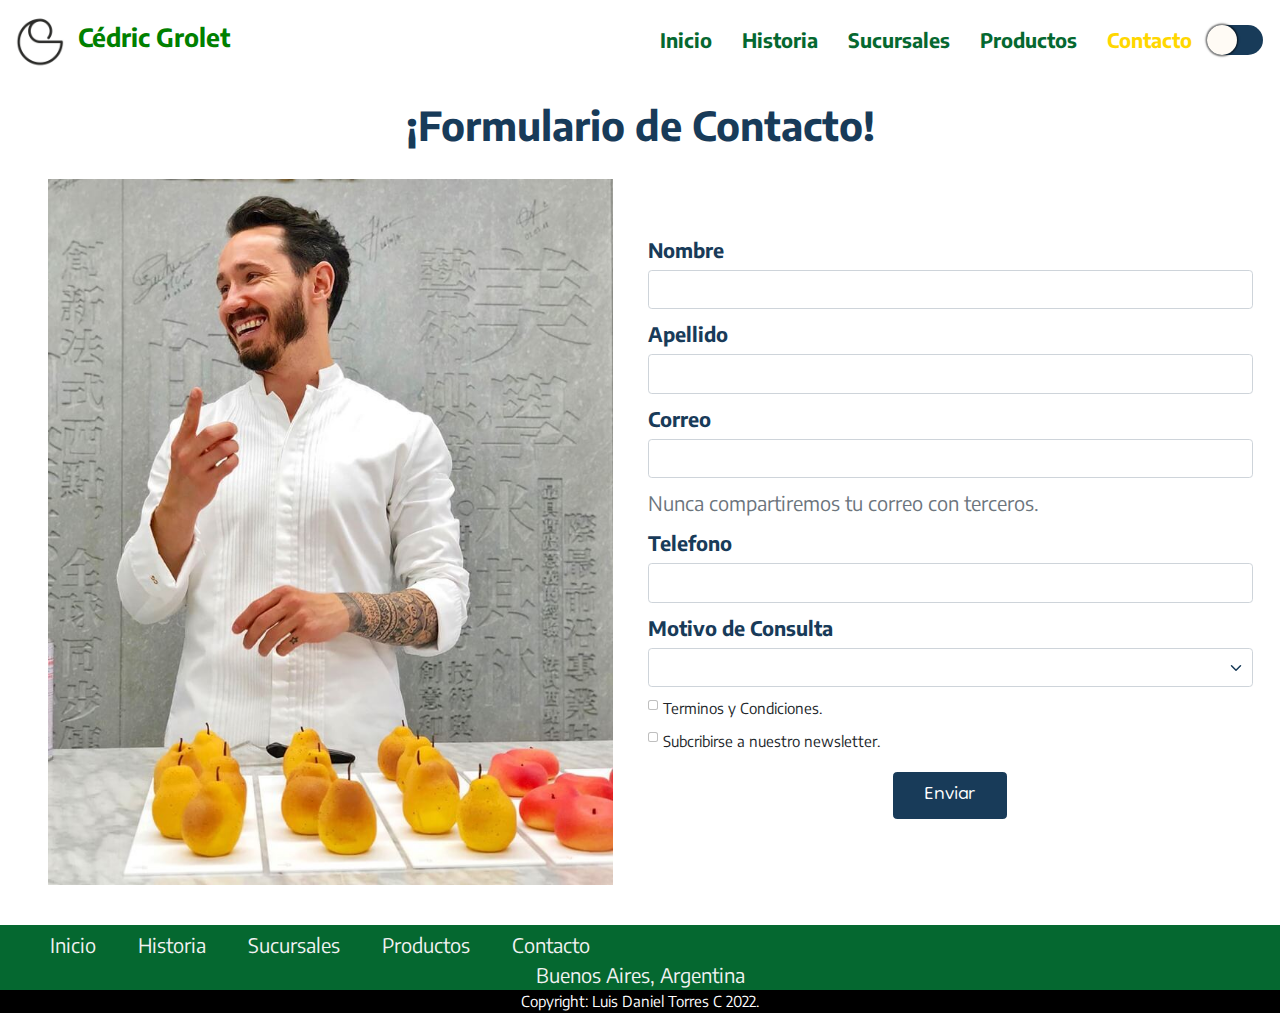
==== pages/contacto.html @ 72991465 "creacion de proyecto final" ====
<!DOCTYPE html>
<html lang="es">
  <head>
    <meta charset="UTF-8" />
    <meta http-equiv="X-UA-Compatible" content="IE=edge" />
    <meta name="viewport" content="width=device-width, initial-scale=1.0" />
    <!-- FAVICON -->
    <link
      rel="shortcut icon"
      href="../assets/cedric-grolet-logo.png"
      type="image/x-icon"
    />
    <!-- KEYWORDS  -->
    <meta
      name="keywords"
      content=" cedric grolet, pasteleria, Patisserie, formulario contacto, contacto, reservas, catering, brunch, mixtos, dulces, consulta"
    />
    <!-- DESCRIPTION -->
    <meta
      name="description"
      content="formulario de contacto donde podras solicitar informacion, de costos, contacto, catering, brunch, reservas. "
    />
    <!-- FONTAWESOME -->
    <link
      rel="stylesheet"
      href="https://cdnjs.cloudflare.com/ajax/libs/font-awesome/6.2.0/css/all.min.css"
      integrity="sha512-xh6O/CkQoPOWDdYTDqeRdPCVd1SpvCA9XXcUnZS2FmJNp1coAFzvtCN9BmamE+4aHK8yyUHUSCcJHgXloTyT2A=="
      crossorigin="anonymous"
      referrerpolicy="no-referrer"
    />
    <!-- ARCHIVO CSS -->
    <link rel="stylesheet" href="../css/style.css" />
    <title>Contacto</title>
  </head>
  <body>
    <header>
      <!-- NAVBAR -->
      <nav class="navbar navbar-expand-md">
        <div class="container-fluid">
          <a class="navbar-brand" href="../index.html">
            <img
              src="../assets/cedric-grolet-logo.png"
              alt="Cedric Grolet Logo"
              width="15%"
              height="20%"
              class="d-inline-block align-text-center"
            />C&eacute;dric Grolet</a
          >
          <button
            class="navbar-toggler"
            type="button"
            data-bs-toggle="offcanvas"
            data-bs-target="#offcanvasNavbar"
            aria-controls="offcanvasNavbar"
          >
            <span class="navbar-toggler-icon"></span>
          </button>
          <div
            class="offcanvas offcanvas-end"
            tabindex="-1"
            id="offcanvasNavbar"
            aria-labelledby="offcanvasNavbarLabel"
          >
            <div class="offcanvas-header">
              <h5 class="offcanvas-title" id="offcanvasNavbarLabel">
                C&eacute;dric Grolet
              </h5>
              <button
                type="button"
                class="btn-close"
                data-bs-dismiss="offcanvas"
                aria-label="Close"
              ></button>
            </div>
            <div class="offcanvas-body">
              <ul class="navbar-nav justify-content-end flex-grow-1 pe-3">
                <li class="nav-item">
                  <a class="nav-link" href="../index.html">Inicio</a>
                </li>
                <li class="nav-item">
                  <a class="nav-link" href="historia.html">Historia</a>
                </li>
                <li class="nav-item">
                  <a class="nav-link" href="sucursales.html">Sucursales</a>
                </li>
                <li class="nav-item">
                  <a class="nav-link" href="productos.html">Productos</a>
                </li>
                <li class="nav-item">
                  <a
                    class="nav-link active"
                    href="contacto.html"
                    aria-current="page"
                    >Contacto</a
                  >
                </li>
                <li class="nav-item boton">
                  <button class="switchDark" id="switch">
                    <span><i class="fa-solid fa-sun"></i></span>
                    <span><i class="fa-solid fa-moon"></i></span>
                  </button>
                </li>
              </ul>
            </div>
          </div>
        </div>
      </nav>
    </header>

    <main>
      <section class="contact-section">
        <!-- IMAGEN PRINCIPAL -->
        <div class="container-fluid">
          <h1 class="form-tittle">¡Formulario de Contacto!</h1>
          <div class="row mt-3">
            <div class="col-xs-0 col-sm-0 col-md-6 col-lg-6 col-xl-6">
              <img
                src="../assets/30.jpg"
                alt="Imagen de Cedric Sonriendo"
                class="img-fluid contact-img"
              />
            </div>
            <!-- CONTACT FORM -->
            <div
              class="col-xs-6 col-sm-8 col-md-6 col-lg-6 col-xl-6 section-form"
            >
              <form>
                <div class="mb-3">
                  <label class="form-label" for="nombre">Nombre</label>
                  <input type="text" class="form-control" id="nombre" />
                </div>
                <div class="mb-3">
                  <label class="form-label" for="apellido">Apellido</label>
                  <input type="text" class="form-control" id="apellido" />
                </div>
                <div class="mb-3">
                  <label class="form-label" for="correo">Correo</label>
                  <input
                    type="email"
                    class="form-control"
                    id="correo"
                    aria-describedby="emailHelp"
                  />
                </div>
                <div class="mb-3">
                  <div id="emailHelp" class="form-text">
                    Nunca compartiremos tu correo con terceros.
                  </div>
                </div>
                <div class="mb-3">
                  <label for="" class="form-label" for="numero">Telefono</label>
                  <input type="text" class="form-control" id="numero" />
                </div>

                <div class="mb-3">
                  <label class="form-label" for="consulta"
                    >Motivo de Consulta</label
                  >
                  <select id="consulta" class="form-select">
                    <option selected></option>
                    <option>Reservas</option>
                    <option>Consulta General</option>
                    <option>Catering para Brunch</option>
                    <option>Catering de Dulces</option>
                    <option>Catering Mixto (Dulce/Salado)</option>
                    <option>Catering Personalizado</option>
                  </select>
                </div>
                <!-- CHECKBOXS -->
                <div class="mb-3 form-check">
                  <input
                    type="checkbox"
                    class="form-check-input"
                    id="exampleCheck1"
                  />
                  <label class="form-check-label" for="exampleCheck1"
                    >Terminos y Condiciones.</label
                  >
                </div>
                <div class="mb-3 form-check">
                  <input
                    type="checkbox"
                    class="form-check-input"
                    id="exampleCheck2"
                  />
                  <label class="form-check-label" for="exampleCheck2"
                    >Subcribirse a nuestro newsletter.</label
                  >
                </div>
                <!-- BUTTON -->
                <div class="button-section">
                  <a class="contact-link" href="#">
                    <button
                      type="button"
                      class="btn btn-primary contact-button"
                    >
                      Enviar
                    </button>
                  </a>
                </div>
              </form>
            </div>
          </div>
        </div>
      </section>
    </main>

    <footer>
      <div class="container-fluid">
        <!-- FOOTER LINKS -->
        <div class="row">
          <div class="col-xs-12 col-sm-12 col-md-6 col-lg-6 col-xl-6">
            <div class="footer-flex text-center">
              <a href="../index.html" class="footer-link">Inicio</a>
              <a href="historia.html" class="footer-link">Historia</a>
              <a href="sucursales.html" class="footer-link">Sucursales</a>
              <a href="productos.html" class="footer-link">Productos</a>
              <a href="contacto.html" class="footer-link">Contacto</a>
            </div>
          </div>
          <!-- FOOTER ICONS -->
          <div class="col-xs-12 col-sm-12 col-md-6 col-lg-6 col-xl-6 iconos">
            <div class="footer-flex-iconos text-center">
              <a class="footer-icon-link" href="https://www.instagram.com"
                ><i class="fa-brands fa-instagram nav__iconos"></i
              ></a>
              <a class="footer-icon-link" href="https://www.facebook.com"
                ><i class="fa-brands fa-facebook-f nav__iconos"></i
              ></a>
              <a class="footer-icon-link" href="https://www.twitter.com"
                ><i class="fa-brands fa-twitter nav__iconos"></i
              ></a>
              <a class="footer-icon-link" href="https://www.whatsapp.com"
                ><i class="fa-brands fa-whatsapp nav__iconos"></i
              ></a>
            </div>
          </div>
        </div>
        <!-- FOOTER LOCATION -->
        <div class="row">
          <div class="col-xs-12 col-sm-12 col-md-12 col-lg-12 col-xl-12">
            <div class="text-center footer-location">
              <i class="fa-solid fa-location-dot"></i> Buenos Aires, Argentina
            </div>
          </div>
        </div>
        <!-- FOOTER COPYRIGHT -->
        <div class="row footer-copyright">
          <div class="col-xs-12 col-sm-12 col-md-12 col-lg-12 col-xl-12">
            <div class="text-center">
              <i class="fa-regular fa-copyright"></i> Copyright: Luis Daniel
              Torres C 2022.
            </div>
          </div>
        </div>
      </div>
    </footer>
    <script src="../js/main.js"></script>
    <!-- BOOTSTRAP JS -->
    <script src="../js/bootstrap.js"></script>
  </body>
</html>
---- css/style.css ----
@charset "UTF-8";
/* $input-bg:  $color5;
 */
/*!
 * Bootstrap  v5.2.2 (https://getbootstrap.com/)
 * Copyright 2011-2022 The Bootstrap Authors
 * Copyright 2011-2022 Twitter, Inc.
 * Licensed under MIT (https://github.com/twbs/bootstrap/blob/main/LICENSE)
 */
@import "https://fonts.googleapis.com/css2?family=Dongle:wght@300;400;700&display=swap";
@import "https://fonts.googleapis.com/css2?family=Encode+Sans:wght@300;400;700&display=swap";
:root {
  --bs-blue: #0d6efd;
  --bs-indigo: #6610f2;
  --bs-purple: #6f42c1;
  --bs-pink: #d63384;
  --bs-red: #dc3545;
  --bs-orange: #fd7e14;
  --bs-yellow: #ffc107;
  --bs-green: #198754;
  --bs-teal: #20c997;
  --bs-cyan: #0dcaf0;
  --bs-black: #000;
  --bs-white: #fff;
  --bs-gray: #6c757d;
  --bs-gray-dark: #343a40;
  --bs-gray-100: #f8f9fa;
  --bs-gray-200: #e9ecef;
  --bs-gray-300: #dee2e6;
  --bs-gray-400: #ced4da;
  --bs-gray-500: #adb5bd;
  --bs-gray-600: #6c757d;
  --bs-gray-700: #495057;
  --bs-gray-800: #343a40;
  --bs-gray-900: #212529;
  --bs-primary: #183b59;
  --bs-secondary: #6c757d;
  --bs-success: #198754;
  --bs-info: #0dcaf0;
  --bs-warning: #ffc107;
  --bs-danger: #dc3545;
  --bs-light: #f8f9fa;
  --bs-dark: #212529;
  --bs-primary-rgb: 24, 59, 89;
  --bs-secondary-rgb: 108, 117, 125;
  --bs-success-rgb: 25, 135, 84;
  --bs-info-rgb: 13, 202, 240;
  --bs-warning-rgb: 255, 193, 7;
  --bs-danger-rgb: 220, 53, 69;
  --bs-light-rgb: 248, 249, 250;
  --bs-dark-rgb: 33, 37, 41;
  --bs-white-rgb: 255, 255, 255;
  --bs-black-rgb: 0, 0, 0;
  --bs-body-color-rgb: 33, 37, 41;
  --bs-body-bg-rgb: 255, 255, 255;
  --bs-font-sans-serif: system-ui, -apple-system, "Segoe UI", Roboto, "Helvetica Neue", "Noto Sans", "Liberation Sans", Arial, sans-serif, "Apple Color Emoji", "Segoe UI Emoji", "Segoe UI Symbol", "Noto Color Emoji";
  --bs-font-monospace: SFMono-Regular, Menlo, Monaco, Consolas, "Liberation Mono", "Courier New", monospace;
  --bs-gradient: linear-gradient(180deg, rgba(255, 255, 255, 0.15), rgba(255, 255, 255, 0));
  --bs-body-font-family: var(--bs-font-sans-serif);
  --bs-body-font-size: 1rem;
  --bs-body-font-weight: 400;
  --bs-body-line-height: 1.5;
  --bs-body-color: #212529;
  --bs-body-bg: white;
  --bs-border-width: 1px;
  --bs-border-style: solid;
  --bs-border-color: #dee2e6;
  --bs-border-color-translucent: rgba(0, 0, 0, 0.175);
  --bs-border-radius: 0.375rem;
  --bs-border-radius-sm: 0.25rem;
  --bs-border-radius-lg: 0.5rem;
  --bs-border-radius-xl: 1rem;
  --bs-border-radius-2xl: 2rem;
  --bs-border-radius-pill: 50rem;
  --bs-link-color: #183b59;
  --bs-link-hover-color: #132f47;
  --bs-code-color: #d63384;
  --bs-highlight-bg: #fff3cd;
}

*,
*::before,
*::after {
  box-sizing: border-box;
}

@media (prefers-reduced-motion: no-preference) {
  :root {
    scroll-behavior: smooth;
  }
}

body {
  margin: 0;
  font-family: var(--bs-body-font-family);
  font-size: var(--bs-body-font-size);
  font-weight: var(--bs-body-font-weight);
  line-height: var(--bs-body-line-height);
  color: var(--bs-body-color);
  text-align: var(--bs-body-text-align);
  background-color: var(--bs-body-bg);
  -webkit-text-size-adjust: 100%;
  -webkit-tap-highlight-color: rgba(0, 0, 0, 0);
}

hr {
  margin: 1rem 0;
  color: inherit;
  border: 0;
  border-top: 1px solid;
  opacity: 0.25;
}

h6, .h6, h5, .h5, h4, .h4, h3, .h3, h2, .h2, h1, .h1 {
  margin-top: 0;
  margin-bottom: 0.5rem;
  font-weight: 500;
  line-height: 1.2;
}

h1, .h1 {
  font-size: calc(1.375rem + 1.5vw);
}
@media (min-width: 1200px) {
  h1, .h1 {
    font-size: 2.5rem;
  }
}

h2, .h2 {
  font-size: calc(1.325rem + 0.9vw);
}
@media (min-width: 1200px) {
  h2, .h2 {
    font-size: 2rem;
  }
}

h3, .h3 {
  font-size: calc(1.3rem + 0.6vw);
}
@media (min-width: 1200px) {
  h3, .h3 {
    font-size: 1.75rem;
  }
}

h4, .h4 {
  font-size: calc(1.275rem + 0.3vw);
}
@media (min-width: 1200px) {
  h4, .h4 {
    font-size: 1.5rem;
  }
}

h5, .h5 {
  font-size: 1.25rem;
}

h6, .h6 {
  font-size: 1rem;
}

p {
  margin-top: 0;
  margin-bottom: 1rem;
}

abbr[title] {
  text-decoration: underline dotted;
  cursor: help;
  text-decoration-skip-ink: none;
}

address {
  margin-bottom: 1rem;
  font-style: normal;
  line-height: inherit;
}

ol,
ul {
  padding-left: 2rem;
}

ol,
ul,
dl {
  margin-top: 0;
  margin-bottom: 1rem;
}

ol ol,
ul ul,
ol ul,
ul ol {
  margin-bottom: 0;
}

dt {
  font-weight: 700;
}

dd {
  margin-bottom: 0.5rem;
  margin-left: 0;
}

blockquote {
  margin: 0 0 1rem;
}

b,
strong {
  font-weight: bolder;
}

small, .small {
  font-size: 0.875em;
}

mark, .mark {
  padding: 0.1875em;
  background-color: var(--bs-highlight-bg);
}

sub,
sup {
  position: relative;
  font-size: 0.75em;
  line-height: 0;
  vertical-align: baseline;
}

sub {
  bottom: -0.25em;
}

sup {
  top: -0.5em;
}

a {
  color: var(--bs-link-color);
  text-decoration: underline;
}
a:hover {
  color: var(--bs-link-hover-color);
}

a:not([href]):not([class]), a:not([href]):not([class]):hover {
  color: inherit;
  text-decoration: none;
}

pre,
code,
kbd,
samp {
  font-family: var(--bs-font-monospace);
  font-size: 1em;
}

pre {
  display: block;
  margin-top: 0;
  margin-bottom: 1rem;
  overflow: auto;
  font-size: 0.875em;
}
pre code {
  font-size: inherit;
  color: inherit;
  word-break: normal;
}

code {
  font-size: 0.875em;
  color: var(--bs-code-color);
  word-wrap: break-word;
}
a > code {
  color: inherit;
}

kbd {
  padding: 0.1875rem 0.375rem;
  font-size: 0.875em;
  color: var(--bs-body-bg);
  background-color: var(--bs-body-color);
  border-radius: 0.25rem;
}
kbd kbd {
  padding: 0;
  font-size: 1em;
}

figure {
  margin: 0 0 1rem;
}

img,
svg {
  vertical-align: middle;
}

table {
  caption-side: bottom;
  border-collapse: collapse;
}

caption {
  padding-top: 0.5rem;
  padding-bottom: 0.5rem;
  color: #6c757d;
  text-align: left;
}

th {
  text-align: inherit;
  text-align: -webkit-match-parent;
}

thead,
tbody,
tfoot,
tr,
td,
th {
  border-color: inherit;
  border-style: solid;
  border-width: 0;
}

label {
  display: inline-block;
}

button {
  border-radius: 0;
}

button:focus:not(:focus-visible) {
  outline: 0;
}

input,
button,
select,
optgroup,
textarea {
  margin: 0;
  font-family: inherit;
  font-size: inherit;
  line-height: inherit;
}

button,
select {
  text-transform: none;
}

[role=button] {
  cursor: pointer;
}

select {
  word-wrap: normal;
}
select:disabled {
  opacity: 1;
}

[list]:not([type=date]):not([type=datetime-local]):not([type=month]):not([type=week]):not([type=time])::-webkit-calendar-picker-indicator {
  display: none !important;
}

button,
[type=button],
[type=reset],
[type=submit] {
  -webkit-appearance: button;
}
button:not(:disabled),
[type=button]:not(:disabled),
[type=reset]:not(:disabled),
[type=submit]:not(:disabled) {
  cursor: pointer;
}

::-moz-focus-inner {
  padding: 0;
  border-style: none;
}

textarea {
  resize: vertical;
}

fieldset {
  min-width: 0;
  padding: 0;
  margin: 0;
  border: 0;
}

legend {
  float: left;
  width: 100%;
  padding: 0;
  margin-bottom: 0.5rem;
  font-size: calc(1.275rem + 0.3vw);
  line-height: inherit;
}
@media (min-width: 1200px) {
  legend {
    font-size: 1.5rem;
  }
}
legend + * {
  clear: left;
}

::-webkit-datetime-edit-fields-wrapper,
::-webkit-datetime-edit-text,
::-webkit-datetime-edit-minute,
::-webkit-datetime-edit-hour-field,
::-webkit-datetime-edit-day-field,
::-webkit-datetime-edit-month-field,
::-webkit-datetime-edit-year-field {
  padding: 0;
}

::-webkit-inner-spin-button {
  height: auto;
}

[type=search] {
  outline-offset: -2px;
  -webkit-appearance: textfield;
}

/* rtl:raw:
[type="tel"],
[type="url"],
[type="email"],
[type="number"] {
  direction: ltr;
}
*/
::-webkit-search-decoration {
  -webkit-appearance: none;
}

::-webkit-color-swatch-wrapper {
  padding: 0;
}

::file-selector-button {
  font: inherit;
  -webkit-appearance: button;
}

output {
  display: inline-block;
}

iframe {
  border: 0;
}

summary {
  display: list-item;
  cursor: pointer;
}

progress {
  vertical-align: baseline;
}

[hidden] {
  display: none !important;
}

.lead {
  font-size: 1.25rem;
  font-weight: 300;
}

.display-1 {
  font-size: calc(1.625rem + 4.5vw);
  font-weight: 300;
  line-height: 1.2;
}
@media (min-width: 1200px) {
  .display-1 {
    font-size: 5rem;
  }
}

.display-2 {
  font-size: calc(1.575rem + 3.9vw);
  font-weight: 300;
  line-height: 1.2;
}
@media (min-width: 1200px) {
  .display-2 {
    font-size: 4.5rem;
  }
}

.display-3 {
  font-size: calc(1.525rem + 3.3vw);
  font-weight: 300;
  line-height: 1.2;
}
@media (min-width: 1200px) {
  .display-3 {
    font-size: 4rem;
  }
}

.display-4 {
  font-size: calc(1.475rem + 2.7vw);
  font-weight: 300;
  line-height: 1.2;
}
@media (min-width: 1200px) {
  .display-4 {
    font-size: 3.5rem;
  }
}

.display-5 {
  font-size: calc(1.425rem + 2.1vw);
  font-weight: 300;
  line-height: 1.2;
}
@media (min-width: 1200px) {
  .display-5 {
    font-size: 3rem;
  }
}

.display-6 {
  font-size: calc(1.375rem + 1.5vw);
  font-weight: 300;
  line-height: 1.2;
}
@media (min-width: 1200px) {
  .display-6 {
    font-size: 2.5rem;
  }
}

.list-unstyled {
  padding-left: 0;
  list-style: none;
}

.list-inline {
  padding-left: 0;
  list-style: none;
}

.list-inline-item {
  display: inline-block;
}
.list-inline-item:not(:last-child) {
  margin-right: 0.5rem;
}

.initialism {
  font-size: 0.875em;
  text-transform: uppercase;
}

.blockquote {
  margin-bottom: 1rem;
  font-size: 1.25rem;
}
.blockquote > :last-child {
  margin-bottom: 0;
}

.blockquote-footer {
  margin-top: -1rem;
  margin-bottom: 1rem;
  font-size: 0.875em;
  color: #6c757d;
}
.blockquote-footer::before {
  content: "— ";
}

.img-fluid {
  max-width: 100%;
  height: auto;
}

.img-thumbnail {
  padding: 0.25rem;
  background-color: white;
  border: 1px solid var(--bs-border-color);
  border-radius: 0.375rem;
  max-width: 100%;
  height: auto;
}

.figure {
  display: inline-block;
}

.figure-img {
  margin-bottom: 0.5rem;
  line-height: 1;
}

.figure-caption {
  font-size: 0.875em;
  color: #6c757d;
}

.container,
.container-fluid,
.container-xxl,
.container-xl,
.container-lg,
.container-md,
.container-sm {
  --bs-gutter-x: 1.5rem;
  --bs-gutter-y: 0;
  width: 100%;
  padding-right: calc(var(--bs-gutter-x) * 0.5);
  padding-left: calc(var(--bs-gutter-x) * 0.5);
  margin-right: auto;
  margin-left: auto;
}

@media (min-width: 576px) {
  .container-sm, .container {
    max-width: 540px;
  }
}
@media (min-width: 768px) {
  .container-md, .container-sm, .container {
    max-width: 720px;
  }
}
@media (min-width: 992px) {
  .container-lg, .container-md, .container-sm, .container {
    max-width: 960px;
  }
}
@media (min-width: 1200px) {
  .container-xl, .container-lg, .container-md, .container-sm, .container {
    max-width: 1140px;
  }
}
@media (min-width: 1400px) {
  .container-xxl, .container-xl, .container-lg, .container-md, .container-sm, .container {
    max-width: 1320px;
  }
}
.row {
  --bs-gutter-x: 1.5rem;
  --bs-gutter-y: 0;
  display: flex;
  flex-wrap: wrap;
  margin-top: calc(-1 * var(--bs-gutter-y));
  margin-right: calc(-0.5 * var(--bs-gutter-x));
  margin-left: calc(-0.5 * var(--bs-gutter-x));
}
.row > * {
  flex-shrink: 0;
  width: 100%;
  max-width: 100%;
  padding-right: calc(var(--bs-gutter-x) * 0.5);
  padding-left: calc(var(--bs-gutter-x) * 0.5);
  margin-top: var(--bs-gutter-y);
}

.col {
  flex: 1 0 0%;
}

.row-cols-auto > * {
  flex: 0 0 auto;
  width: auto;
}

.row-cols-1 > * {
  flex: 0 0 auto;
  width: 100%;
}

.row-cols-2 > * {
  flex: 0 0 auto;
  width: 50%;
}

.row-cols-3 > * {
  flex: 0 0 auto;
  width: 33.3333333333%;
}

.row-cols-4 > * {
  flex: 0 0 auto;
  width: 25%;
}

.row-cols-5 > * {
  flex: 0 0 auto;
  width: 20%;
}

.row-cols-6 > * {
  flex: 0 0 auto;
  width: 16.6666666667%;
}

.col-auto {
  flex: 0 0 auto;
  width: auto;
}

.col-1 {
  flex: 0 0 auto;
  width: 8.33333333%;
}

.col-2 {
  flex: 0 0 auto;
  width: 16.66666667%;
}

.col-3 {
  flex: 0 0 auto;
  width: 25%;
}

.col-4 {
  flex: 0 0 auto;
  width: 33.33333333%;
}

.col-5 {
  flex: 0 0 auto;
  width: 41.66666667%;
}

.col-6 {
  flex: 0 0 auto;
  width: 50%;
}

.col-7 {
  flex: 0 0 auto;
  width: 58.33333333%;
}

.col-8 {
  flex: 0 0 auto;
  width: 66.66666667%;
}

.col-9 {
  flex: 0 0 auto;
  width: 75%;
}

.col-10 {
  flex: 0 0 auto;
  width: 83.33333333%;
}

.col-11 {
  flex: 0 0 auto;
  width: 91.66666667%;
}

.col-12 {
  flex: 0 0 auto;
  width: 100%;
}

.offset-1 {
  margin-left: 8.33333333%;
}

.offset-2 {
  margin-left: 16.66666667%;
}

.offset-3 {
  margin-left: 25%;
}

.offset-4 {
  margin-left: 33.33333333%;
}

.offset-5 {
  margin-left: 41.66666667%;
}

.offset-6 {
  margin-left: 50%;
}

.offset-7 {
  margin-left: 58.33333333%;
}

.offset-8 {
  margin-left: 66.66666667%;
}

.offset-9 {
  margin-left: 75%;
}

.offset-10 {
  margin-left: 83.33333333%;
}

.offset-11 {
  margin-left: 91.66666667%;
}

.g-0,
.gx-0 {
  --bs-gutter-x: 0;
}

.g-0,
.gy-0 {
  --bs-gutter-y: 0;
}

.g-1,
.gx-1 {
  --bs-gutter-x: 0.25rem;
}

.g-1,
.gy-1 {
  --bs-gutter-y: 0.25rem;
}

.g-2,
.gx-2 {
  --bs-gutter-x: 0.5rem;
}

.g-2,
.gy-2 {
  --bs-gutter-y: 0.5rem;
}

.g-3,
.gx-3 {
  --bs-gutter-x: 1rem;
}

.g-3,
.gy-3 {
  --bs-gutter-y: 1rem;
}

.g-4,
.gx-4 {
  --bs-gutter-x: 1.5rem;
}

.g-4,
.gy-4 {
  --bs-gutter-y: 1.5rem;
}

.g-5,
.gx-5 {
  --bs-gutter-x: 3rem;
}

.g-5,
.gy-5 {
  --bs-gutter-y: 3rem;
}

@media (min-width: 576px) {
  .col-sm {
    flex: 1 0 0%;
  }
  .row-cols-sm-auto > * {
    flex: 0 0 auto;
    width: auto;
  }
  .row-cols-sm-1 > * {
    flex: 0 0 auto;
    width: 100%;
  }
  .row-cols-sm-2 > * {
    flex: 0 0 auto;
    width: 50%;
  }
  .row-cols-sm-3 > * {
    flex: 0 0 auto;
    width: 33.3333333333%;
  }
  .row-cols-sm-4 > * {
    flex: 0 0 auto;
    width: 25%;
  }
  .row-cols-sm-5 > * {
    flex: 0 0 auto;
    width: 20%;
  }
  .row-cols-sm-6 > * {
    flex: 0 0 auto;
    width: 16.6666666667%;
  }
  .col-sm-auto {
    flex: 0 0 auto;
    width: auto;
  }
  .col-sm-1 {
    flex: 0 0 auto;
    width: 8.33333333%;
  }
  .col-sm-2 {
    flex: 0 0 auto;
    width: 16.66666667%;
  }
  .col-sm-3 {
    flex: 0 0 auto;
    width: 25%;
  }
  .col-sm-4 {
    flex: 0 0 auto;
    width: 33.33333333%;
  }
  .col-sm-5 {
    flex: 0 0 auto;
    width: 41.66666667%;
  }
  .col-sm-6 {
    flex: 0 0 auto;
    width: 50%;
  }
  .col-sm-7 {
    flex: 0 0 auto;
    width: 58.33333333%;
  }
  .col-sm-8 {
    flex: 0 0 auto;
    width: 66.66666667%;
  }
  .col-sm-9 {
    flex: 0 0 auto;
    width: 75%;
  }
  .col-sm-10 {
    flex: 0 0 auto;
    width: 83.33333333%;
  }
  .col-sm-11 {
    flex: 0 0 auto;
    width: 91.66666667%;
  }
  .col-sm-12 {
    flex: 0 0 auto;
    width: 100%;
  }
  .offset-sm-0 {
    margin-left: 0;
  }
  .offset-sm-1 {
    margin-left: 8.33333333%;
  }
  .offset-sm-2 {
    margin-left: 16.66666667%;
  }
  .offset-sm-3 {
    margin-left: 25%;
  }
  .offset-sm-4 {
    margin-left: 33.33333333%;
  }
  .offset-sm-5 {
    margin-left: 41.66666667%;
  }
  .offset-sm-6 {
    margin-left: 50%;
  }
  .offset-sm-7 {
    margin-left: 58.33333333%;
  }
  .offset-sm-8 {
    margin-left: 66.66666667%;
  }
  .offset-sm-9 {
    margin-left: 75%;
  }
  .offset-sm-10 {
    margin-left: 83.33333333%;
  }
  .offset-sm-11 {
    margin-left: 91.66666667%;
  }
  .g-sm-0,
.gx-sm-0 {
    --bs-gutter-x: 0;
  }
  .g-sm-0,
.gy-sm-0 {
    --bs-gutter-y: 0;
  }
  .g-sm-1,
.gx-sm-1 {
    --bs-gutter-x: 0.25rem;
  }
  .g-sm-1,
.gy-sm-1 {
    --bs-gutter-y: 0.25rem;
  }
  .g-sm-2,
.gx-sm-2 {
    --bs-gutter-x: 0.5rem;
  }
  .g-sm-2,
.gy-sm-2 {
    --bs-gutter-y: 0.5rem;
  }
  .g-sm-3,
.gx-sm-3 {
    --bs-gutter-x: 1rem;
  }
  .g-sm-3,
.gy-sm-3 {
    --bs-gutter-y: 1rem;
  }
  .g-sm-4,
.gx-sm-4 {
    --bs-gutter-x: 1.5rem;
  }
  .g-sm-4,
.gy-sm-4 {
    --bs-gutter-y: 1.5rem;
  }
  .g-sm-5,
.gx-sm-5 {
    --bs-gutter-x: 3rem;
  }
  .g-sm-5,
.gy-sm-5 {
    --bs-gutter-y: 3rem;
  }
}
@media (min-width: 768px) {
  .col-md {
    flex: 1 0 0%;
  }
  .row-cols-md-auto > * {
    flex: 0 0 auto;
    width: auto;
  }
  .row-cols-md-1 > * {
    flex: 0 0 auto;
    width: 100%;
  }
  .row-cols-md-2 > * {
    flex: 0 0 auto;
    width: 50%;
  }
  .row-cols-md-3 > * {
    flex: 0 0 auto;
    width: 33.3333333333%;
  }
  .row-cols-md-4 > * {
    flex: 0 0 auto;
    width: 25%;
  }
  .row-cols-md-5 > * {
    flex: 0 0 auto;
    width: 20%;
  }
  .row-cols-md-6 > * {
    flex: 0 0 auto;
    width: 16.6666666667%;
  }
  .col-md-auto {
    flex: 0 0 auto;
    width: auto;
  }
  .col-md-1 {
    flex: 0 0 auto;
    width: 8.33333333%;
  }
  .col-md-2 {
    flex: 0 0 auto;
    width: 16.66666667%;
  }
  .col-md-3 {
    flex: 0 0 auto;
    width: 25%;
  }
  .col-md-4 {
    flex: 0 0 auto;
    width: 33.33333333%;
  }
  .col-md-5 {
    flex: 0 0 auto;
    width: 41.66666667%;
  }
  .col-md-6 {
    flex: 0 0 auto;
    width: 50%;
  }
  .col-md-7 {
    flex: 0 0 auto;
    width: 58.33333333%;
  }
  .col-md-8 {
    flex: 0 0 auto;
    width: 66.66666667%;
  }
  .col-md-9 {
    flex: 0 0 auto;
    width: 75%;
  }
  .col-md-10 {
    flex: 0 0 auto;
    width: 83.33333333%;
  }
  .col-md-11 {
    flex: 0 0 auto;
    width: 91.66666667%;
  }
  .col-md-12 {
    flex: 0 0 auto;
    width: 100%;
  }
  .offset-md-0 {
    margin-left: 0;
  }
  .offset-md-1 {
    margin-left: 8.33333333%;
  }
  .offset-md-2 {
    margin-left: 16.66666667%;
  }
  .offset-md-3 {
    margin-left: 25%;
  }
  .offset-md-4 {
    margin-left: 33.33333333%;
  }
  .offset-md-5 {
    margin-left: 41.66666667%;
  }
  .offset-md-6 {
    margin-left: 50%;
  }
  .offset-md-7 {
    margin-left: 58.33333333%;
  }
  .offset-md-8 {
    margin-left: 66.66666667%;
  }
  .offset-md-9 {
    margin-left: 75%;
  }
  .offset-md-10 {
    margin-left: 83.33333333%;
  }
  .offset-md-11 {
    margin-left: 91.66666667%;
  }
  .g-md-0,
.gx-md-0 {
    --bs-gutter-x: 0;
  }
  .g-md-0,
.gy-md-0 {
    --bs-gutter-y: 0;
  }
  .g-md-1,
.gx-md-1 {
    --bs-gutter-x: 0.25rem;
  }
  .g-md-1,
.gy-md-1 {
    --bs-gutter-y: 0.25rem;
  }
  .g-md-2,
.gx-md-2 {
    --bs-gutter-x: 0.5rem;
  }
  .g-md-2,
.gy-md-2 {
    --bs-gutter-y: 0.5rem;
  }
  .g-md-3,
.gx-md-3 {
    --bs-gutter-x: 1rem;
  }
  .g-md-3,
.gy-md-3 {
    --bs-gutter-y: 1rem;
  }
  .g-md-4,
.gx-md-4 {
    --bs-gutter-x: 1.5rem;
  }
  .g-md-4,
.gy-md-4 {
    --bs-gutter-y: 1.5rem;
  }
  .g-md-5,
.gx-md-5 {
    --bs-gutter-x: 3rem;
  }
  .g-md-5,
.gy-md-5 {
    --bs-gutter-y: 3rem;
  }
}
@media (min-width: 992px) {
  .col-lg {
    flex: 1 0 0%;
  }
  .row-cols-lg-auto > * {
    flex: 0 0 auto;
    width: auto;
  }
  .row-cols-lg-1 > * {
    flex: 0 0 auto;
    width: 100%;
  }
  .row-cols-lg-2 > * {
    flex: 0 0 auto;
    width: 50%;
  }
  .row-cols-lg-3 > * {
    flex: 0 0 auto;
    width: 33.3333333333%;
  }
  .row-cols-lg-4 > * {
    flex: 0 0 auto;
    width: 25%;
  }
  .row-cols-lg-5 > * {
    flex: 0 0 auto;
    width: 20%;
  }
  .row-cols-lg-6 > * {
    flex: 0 0 auto;
    width: 16.6666666667%;
  }
  .col-lg-auto {
    flex: 0 0 auto;
    width: auto;
  }
  .col-lg-1 {
    flex: 0 0 auto;
    width: 8.33333333%;
  }
  .col-lg-2 {
    flex: 0 0 auto;
    width: 16.66666667%;
  }
  .col-lg-3 {
    flex: 0 0 auto;
    width: 25%;
  }
  .col-lg-4 {
    flex: 0 0 auto;
    width: 33.33333333%;
  }
  .col-lg-5 {
    flex: 0 0 auto;
    width: 41.66666667%;
  }
  .col-lg-6 {
    flex: 0 0 auto;
    width: 50%;
  }
  .col-lg-7 {
    flex: 0 0 auto;
    width: 58.33333333%;
  }
  .col-lg-8 {
    flex: 0 0 auto;
    width: 66.66666667%;
  }
  .col-lg-9 {
    flex: 0 0 auto;
    width: 75%;
  }
  .col-lg-10 {
    flex: 0 0 auto;
    width: 83.33333333%;
  }
  .col-lg-11 {
    flex: 0 0 auto;
    width: 91.66666667%;
  }
  .col-lg-12 {
    flex: 0 0 auto;
    width: 100%;
  }
  .offset-lg-0 {
    margin-left: 0;
  }
  .offset-lg-1 {
    margin-left: 8.33333333%;
  }
  .offset-lg-2 {
    margin-left: 16.66666667%;
  }
  .offset-lg-3 {
    margin-left: 25%;
  }
  .offset-lg-4 {
    margin-left: 33.33333333%;
  }
  .offset-lg-5 {
    margin-left: 41.66666667%;
  }
  .offset-lg-6 {
    margin-left: 50%;
  }
  .offset-lg-7 {
    margin-left: 58.33333333%;
  }
  .offset-lg-8 {
    margin-left: 66.66666667%;
  }
  .offset-lg-9 {
    margin-left: 75%;
  }
  .offset-lg-10 {
    margin-left: 83.33333333%;
  }
  .offset-lg-11 {
    margin-left: 91.66666667%;
  }
  .g-lg-0,
.gx-lg-0 {
    --bs-gutter-x: 0;
  }
  .g-lg-0,
.gy-lg-0 {
    --bs-gutter-y: 0;
  }
  .g-lg-1,
.gx-lg-1 {
    --bs-gutter-x: 0.25rem;
  }
  .g-lg-1,
.gy-lg-1 {
    --bs-gutter-y: 0.25rem;
  }
  .g-lg-2,
.gx-lg-2 {
    --bs-gutter-x: 0.5rem;
  }
  .g-lg-2,
.gy-lg-2 {
    --bs-gutter-y: 0.5rem;
  }
  .g-lg-3,
.gx-lg-3 {
    --bs-gutter-x: 1rem;
  }
  .g-lg-3,
.gy-lg-3 {
    --bs-gutter-y: 1rem;
  }
  .g-lg-4,
.gx-lg-4 {
    --bs-gutter-x: 1.5rem;
  }
  .g-lg-4,
.gy-lg-4 {
    --bs-gutter-y: 1.5rem;
  }
  .g-lg-5,
.gx-lg-5 {
    --bs-gutter-x: 3rem;
  }
  .g-lg-5,
.gy-lg-5 {
    --bs-gutter-y: 3rem;
  }
}
@media (min-width: 1200px) {
  .col-xl {
    flex: 1 0 0%;
  }
  .row-cols-xl-auto > * {
    flex: 0 0 auto;
    width: auto;
  }
  .row-cols-xl-1 > * {
    flex: 0 0 auto;
    width: 100%;
  }
  .row-cols-xl-2 > * {
    flex: 0 0 auto;
    width: 50%;
  }
  .row-cols-xl-3 > * {
    flex: 0 0 auto;
    width: 33.3333333333%;
  }
  .row-cols-xl-4 > * {
    flex: 0 0 auto;
    width: 25%;
  }
  .row-cols-xl-5 > * {
    flex: 0 0 auto;
    width: 20%;
  }
  .row-cols-xl-6 > * {
    flex: 0 0 auto;
    width: 16.6666666667%;
  }
  .col-xl-auto {
    flex: 0 0 auto;
    width: auto;
  }
  .col-xl-1 {
    flex: 0 0 auto;
    width: 8.33333333%;
  }
  .col-xl-2 {
    flex: 0 0 auto;
    width: 16.66666667%;
  }
  .col-xl-3 {
    flex: 0 0 auto;
    width: 25%;
  }
  .col-xl-4 {
    flex: 0 0 auto;
    width: 33.33333333%;
  }
  .col-xl-5 {
    flex: 0 0 auto;
    width: 41.66666667%;
  }
  .col-xl-6 {
    flex: 0 0 auto;
    width: 50%;
  }
  .col-xl-7 {
    flex: 0 0 auto;
    width: 58.33333333%;
  }
  .col-xl-8 {
    flex: 0 0 auto;
    width: 66.66666667%;
  }
  .col-xl-9 {
    flex: 0 0 auto;
    width: 75%;
  }
  .col-xl-10 {
    flex: 0 0 auto;
    width: 83.33333333%;
  }
  .col-xl-11 {
    flex: 0 0 auto;
    width: 91.66666667%;
  }
  .col-xl-12 {
    flex: 0 0 auto;
    width: 100%;
  }
  .offset-xl-0 {
    margin-left: 0;
  }
  .offset-xl-1 {
    margin-left: 8.33333333%;
  }
  .offset-xl-2 {
    margin-left: 16.66666667%;
  }
  .offset-xl-3 {
    margin-left: 25%;
  }
  .offset-xl-4 {
    margin-left: 33.33333333%;
  }
  .offset-xl-5 {
    margin-left: 41.66666667%;
  }
  .offset-xl-6 {
    margin-left: 50%;
  }
  .offset-xl-7 {
    margin-left: 58.33333333%;
  }
  .offset-xl-8 {
    margin-left: 66.66666667%;
  }
  .offset-xl-9 {
    margin-left: 75%;
  }
  .offset-xl-10 {
    margin-left: 83.33333333%;
  }
  .offset-xl-11 {
    margin-left: 91.66666667%;
  }
  .g-xl-0,
.gx-xl-0 {
    --bs-gutter-x: 0;
  }
  .g-xl-0,
.gy-xl-0 {
    --bs-gutter-y: 0;
  }
  .g-xl-1,
.gx-xl-1 {
    --bs-gutter-x: 0.25rem;
  }
  .g-xl-1,
.gy-xl-1 {
    --bs-gutter-y: 0.25rem;
  }
  .g-xl-2,
.gx-xl-2 {
    --bs-gutter-x: 0.5rem;
  }
  .g-xl-2,
.gy-xl-2 {
    --bs-gutter-y: 0.5rem;
  }
  .g-xl-3,
.gx-xl-3 {
    --bs-gutter-x: 1rem;
  }
  .g-xl-3,
.gy-xl-3 {
    --bs-gutter-y: 1rem;
  }
  .g-xl-4,
.gx-xl-4 {
    --bs-gutter-x: 1.5rem;
  }
  .g-xl-4,
.gy-xl-4 {
    --bs-gutter-y: 1.5rem;
  }
  .g-xl-5,
.gx-xl-5 {
    --bs-gutter-x: 3rem;
  }
  .g-xl-5,
.gy-xl-5 {
    --bs-gutter-y: 3rem;
  }
}
@media (min-width: 1400px) {
  .col-xxl {
    flex: 1 0 0%;
  }
  .row-cols-xxl-auto > * {
    flex: 0 0 auto;
    width: auto;
  }
  .row-cols-xxl-1 > * {
    flex: 0 0 auto;
    width: 100%;
  }
  .row-cols-xxl-2 > * {
    flex: 0 0 auto;
    width: 50%;
  }
  .row-cols-xxl-3 > * {
    flex: 0 0 auto;
    width: 33.3333333333%;
  }
  .row-cols-xxl-4 > * {
    flex: 0 0 auto;
    width: 25%;
  }
  .row-cols-xxl-5 > * {
    flex: 0 0 auto;
    width: 20%;
  }
  .row-cols-xxl-6 > * {
    flex: 0 0 auto;
    width: 16.6666666667%;
  }
  .col-xxl-auto {
    flex: 0 0 auto;
    width: auto;
  }
  .col-xxl-1 {
    flex: 0 0 auto;
    width: 8.33333333%;
  }
  .col-xxl-2 {
    flex: 0 0 auto;
    width: 16.66666667%;
  }
  .col-xxl-3 {
    flex: 0 0 auto;
    width: 25%;
  }
  .col-xxl-4 {
    flex: 0 0 auto;
    width: 33.33333333%;
  }
  .col-xxl-5 {
    flex: 0 0 auto;
    width: 41.66666667%;
  }
  .col-xxl-6 {
    flex: 0 0 auto;
    width: 50%;
  }
  .col-xxl-7 {
    flex: 0 0 auto;
    width: 58.33333333%;
  }
  .col-xxl-8 {
    flex: 0 0 auto;
    width: 66.66666667%;
  }
  .col-xxl-9 {
    flex: 0 0 auto;
    width: 75%;
  }
  .col-xxl-10 {
    flex: 0 0 auto;
    width: 83.33333333%;
  }
  .col-xxl-11 {
    flex: 0 0 auto;
    width: 91.66666667%;
  }
  .col-xxl-12 {
    flex: 0 0 auto;
    width: 100%;
  }
  .offset-xxl-0 {
    margin-left: 0;
  }
  .offset-xxl-1 {
    margin-left: 8.33333333%;
  }
  .offset-xxl-2 {
    margin-left: 16.66666667%;
  }
  .offset-xxl-3 {
    margin-left: 25%;
  }
  .offset-xxl-4 {
    margin-left: 33.33333333%;
  }
  .offset-xxl-5 {
    margin-left: 41.66666667%;
  }
  .offset-xxl-6 {
    margin-left: 50%;
  }
  .offset-xxl-7 {
    margin-left: 58.33333333%;
  }
  .offset-xxl-8 {
    margin-left: 66.66666667%;
  }
  .offset-xxl-9 {
    margin-left: 75%;
  }
  .offset-xxl-10 {
    margin-left: 83.33333333%;
  }
  .offset-xxl-11 {
    margin-left: 91.66666667%;
  }
  .g-xxl-0,
.gx-xxl-0 {
    --bs-gutter-x: 0;
  }
  .g-xxl-0,
.gy-xxl-0 {
    --bs-gutter-y: 0;
  }
  .g-xxl-1,
.gx-xxl-1 {
    --bs-gutter-x: 0.25rem;
  }
  .g-xxl-1,
.gy-xxl-1 {
    --bs-gutter-y: 0.25rem;
  }
  .g-xxl-2,
.gx-xxl-2 {
    --bs-gutter-x: 0.5rem;
  }
  .g-xxl-2,
.gy-xxl-2 {
    --bs-gutter-y: 0.5rem;
  }
  .g-xxl-3,
.gx-xxl-3 {
    --bs-gutter-x: 1rem;
  }
  .g-xxl-3,
.gy-xxl-3 {
    --bs-gutter-y: 1rem;
  }
  .g-xxl-4,
.gx-xxl-4 {
    --bs-gutter-x: 1.5rem;
  }
  .g-xxl-4,
.gy-xxl-4 {
    --bs-gutter-y: 1.5rem;
  }
  .g-xxl-5,
.gx-xxl-5 {
    --bs-gutter-x: 3rem;
  }
  .g-xxl-5,
.gy-xxl-5 {
    --bs-gutter-y: 3rem;
  }
}
.table {
  --bs-table-color: var(--bs-body-color);
  --bs-table-bg: transparent;
  --bs-table-border-color: var(--bs-border-color);
  --bs-table-accent-bg: transparent;
  --bs-table-striped-color: var(--bs-body-color);
  --bs-table-striped-bg: rgba(0, 0, 0, 0.05);
  --bs-table-active-color: var(--bs-body-color);
  --bs-table-active-bg: rgba(0, 0, 0, 0.1);
  --bs-table-hover-color: var(--bs-body-color);
  --bs-table-hover-bg: rgba(0, 0, 0, 0.075);
  width: 100%;
  margin-bottom: 1rem;
  color: var(--bs-table-color);
  vertical-align: top;
  border-color: var(--bs-table-border-color);
}
.table > :not(caption) > * > * {
  padding: 0.5rem 0.5rem;
  background-color: var(--bs-table-bg);
  border-bottom-width: 1px;
  box-shadow: inset 0 0 0 9999px var(--bs-table-accent-bg);
}
.table > tbody {
  vertical-align: inherit;
}
.table > thead {
  vertical-align: bottom;
}

.table-group-divider {
  border-top: 2px solid currentcolor;
}

.caption-top {
  caption-side: top;
}

.table-sm > :not(caption) > * > * {
  padding: 0.25rem 0.25rem;
}

.table-bordered > :not(caption) > * {
  border-width: 1px 0;
}
.table-bordered > :not(caption) > * > * {
  border-width: 0 1px;
}

.table-borderless > :not(caption) > * > * {
  border-bottom-width: 0;
}
.table-borderless > :not(:first-child) {
  border-top-width: 0;
}

.table-striped > tbody > tr:nth-of-type(odd) > * {
  --bs-table-accent-bg: var(--bs-table-striped-bg);
  color: var(--bs-table-striped-color);
}

.table-striped-columns > :not(caption) > tr > :nth-child(even) {
  --bs-table-accent-bg: var(--bs-table-striped-bg);
  color: var(--bs-table-striped-color);
}

.table-active {
  --bs-table-accent-bg: var(--bs-table-active-bg);
  color: var(--bs-table-active-color);
}

.table-hover > tbody > tr:hover > * {
  --bs-table-accent-bg: var(--bs-table-hover-bg);
  color: var(--bs-table-hover-color);
}

.table-primary {
  --bs-table-color: #000;
  --bs-table-bg: #d1d8de;
  --bs-table-border-color: #bcc2c8;
  --bs-table-striped-bg: #c7cdd3;
  --bs-table-striped-color: #000;
  --bs-table-active-bg: #bcc2c8;
  --bs-table-active-color: #000;
  --bs-table-hover-bg: #c1c8cd;
  --bs-table-hover-color: #000;
  color: var(--bs-table-color);
  border-color: var(--bs-table-border-color);
}

.table-secondary {
  --bs-table-color: #000;
  --bs-table-bg: #e2e3e5;
  --bs-table-border-color: #cbccce;
  --bs-table-striped-bg: #d7d8da;
  --bs-table-striped-color: #000;
  --bs-table-active-bg: #cbccce;
  --bs-table-active-color: #000;
  --bs-table-hover-bg: #d1d2d4;
  --bs-table-hover-color: #000;
  color: var(--bs-table-color);
  border-color: var(--bs-table-border-color);
}

.table-success {
  --bs-table-color: #000;
  --bs-table-bg: #d1e7dd;
  --bs-table-border-color: #bcd0c7;
  --bs-table-striped-bg: #c7dbd2;
  --bs-table-striped-color: #000;
  --bs-table-active-bg: #bcd0c7;
  --bs-table-active-color: #000;
  --bs-table-hover-bg: #c1d6cc;
  --bs-table-hover-color: #000;
  color: var(--bs-table-color);
  border-color: var(--bs-table-border-color);
}

.table-info {
  --bs-table-color: #000;
  --bs-table-bg: #cff4fc;
  --bs-table-border-color: #badce3;
  --bs-table-striped-bg: #c5e8ef;
  --bs-table-striped-color: #000;
  --bs-table-active-bg: #badce3;
  --bs-table-active-color: #000;
  --bs-table-hover-bg: #bfe2e9;
  --bs-table-hover-color: #000;
  color: var(--bs-table-color);
  border-color: var(--bs-table-border-color);
}

.table-warning {
  --bs-table-color: #000;
  --bs-table-bg: #fff3cd;
  --bs-table-border-color: #e6dbb9;
  --bs-table-striped-bg: #f2e7c3;
  --bs-table-striped-color: #000;
  --bs-table-active-bg: #e6dbb9;
  --bs-table-active-color: #000;
  --bs-table-hover-bg: #ece1be;
  --bs-table-hover-color: #000;
  color: var(--bs-table-color);
  border-color: var(--bs-table-border-color);
}

.table-danger {
  --bs-table-color: #000;
  --bs-table-bg: #f8d7da;
  --bs-table-border-color: #dfc2c4;
  --bs-table-striped-bg: #eccccf;
  --bs-table-striped-color: #000;
  --bs-table-active-bg: #dfc2c4;
  --bs-table-active-color: #000;
  --bs-table-hover-bg: #e5c7ca;
  --bs-table-hover-color: #000;
  color: var(--bs-table-color);
  border-color: var(--bs-table-border-color);
}

.table-light {
  --bs-table-color: #000;
  --bs-table-bg: #f8f9fa;
  --bs-table-border-color: #dfe0e1;
  --bs-table-striped-bg: #ecedee;
  --bs-table-striped-color: #000;
  --bs-table-active-bg: #dfe0e1;
  --bs-table-active-color: #000;
  --bs-table-hover-bg: #e5e6e7;
  --bs-table-hover-color: #000;
  color: var(--bs-table-color);
  border-color: var(--bs-table-border-color);
}

.table-dark {
  --bs-table-color: #fff;
  --bs-table-bg: #212529;
  --bs-table-border-color: #373b3e;
  --bs-table-striped-bg: #2c3034;
  --bs-table-striped-color: #fff;
  --bs-table-active-bg: #373b3e;
  --bs-table-active-color: #fff;
  --bs-table-hover-bg: #323539;
  --bs-table-hover-color: #fff;
  color: var(--bs-table-color);
  border-color: var(--bs-table-border-color);
}

.table-responsive {
  overflow-x: auto;
  -webkit-overflow-scrolling: touch;
}

@media (max-width: 575.98px) {
  .table-responsive-sm {
    overflow-x: auto;
    -webkit-overflow-scrolling: touch;
  }
}
@media (max-width: 767.98px) {
  .table-responsive-md {
    overflow-x: auto;
    -webkit-overflow-scrolling: touch;
  }
}
@media (max-width: 991.98px) {
  .table-responsive-lg {
    overflow-x: auto;
    -webkit-overflow-scrolling: touch;
  }
}
@media (max-width: 1199.98px) {
  .table-responsive-xl {
    overflow-x: auto;
    -webkit-overflow-scrolling: touch;
  }
}
@media (max-width: 1399.98px) {
  .table-responsive-xxl {
    overflow-x: auto;
    -webkit-overflow-scrolling: touch;
  }
}
.form-label {
  margin-bottom: 0.5rem;
  font-size: calc(1.325rem + 0.9vw);
  font-weight: 700;
  color: #183b59;
}
@media (min-width: 1200px) {
  .form-label {
    font-size: 2rem;
  }
}

.col-form-label {
  padding-top: calc(0.375rem + 1px);
  padding-bottom: calc(0.375rem + 1px);
  margin-bottom: 0;
  font-size: inherit;
  font-weight: 700;
  line-height: 1.5;
  color: #183b59;
}

.col-form-label-lg {
  padding-top: calc(0.5rem + 1px);
  padding-bottom: calc(0.5rem + 1px);
  font-size: 1.25rem;
}

.col-form-label-sm {
  padding-top: calc(0.25rem + 1px);
  padding-bottom: calc(0.25rem + 1px);
  font-size: 0.875rem;
}

.form-text {
  margin-top: 0.25rem;
  font-size: calc(1.325rem + 0.9vw);
  color: #6c757d;
}
@media (min-width: 1200px) {
  .form-text {
    font-size: 2rem;
  }
}

.form-control {
  display: block;
  width: 100%;
  padding: 0.375rem 0.75rem;
  font-size: calc(1.325rem + 0.9vw);
  font-weight: 400;
  line-height: 1.5;
  color: #212529;
  background-color: white;
  background-clip: padding-box;
  border: 1px solid #ced4da;
  appearance: none;
  border-radius: 0.375rem;
  transition: border-color 0.15s ease-in-out, box-shadow 0.15s ease-in-out;
}
@media (min-width: 1200px) {
  .form-control {
    font-size: 2rem;
  }
}
@media (prefers-reduced-motion: reduce) {
  .form-control {
    transition: none;
  }
}
.form-control[type=file] {
  overflow: hidden;
}
.form-control[type=file]:not(:disabled):not([readonly]) {
  cursor: pointer;
}
.form-control:focus {
  color: #212529;
  background-color: white;
  border-color: #056830;
  outline: 0;
  box-shadow: 5px 5px 5px 0px #056830;
}
.form-control::-webkit-date-and-time-value {
  height: 1.5em;
}
.form-control::placeholder {
  color: #056830;
  opacity: 1;
}
.form-control:disabled {
  background-color: #e9ecef;
  opacity: 1;
}
.form-control::file-selector-button {
  padding: 0.375rem 0.75rem;
  margin: -0.375rem -0.75rem;
  margin-inline-end: 0.75rem;
  color: #212529;
  background-color: #e9ecef;
  pointer-events: none;
  border-color: inherit;
  border-style: solid;
  border-width: 0;
  border-inline-end-width: 1px;
  border-radius: 0;
  transition: color 0.15s ease-in-out, background-color 0.15s ease-in-out, border-color 0.15s ease-in-out, box-shadow 0.15s ease-in-out;
}
@media (prefers-reduced-motion: reduce) {
  .form-control::file-selector-button {
    transition: none;
  }
}
.form-control:hover:not(:disabled):not([readonly])::file-selector-button {
  background-color: #dde0e3;
}

.form-control-plaintext {
  display: block;
  width: 100%;
  padding: 0.375rem 0;
  margin-bottom: 0;
  line-height: 1.5;
  color: #212529;
  background-color: transparent;
  border: solid transparent;
  border-width: 1px 0;
}
.form-control-plaintext:focus {
  outline: 0;
}
.form-control-plaintext.form-control-sm, .form-control-plaintext.form-control-lg {
  padding-right: 0;
  padding-left: 0;
}

.form-control-sm {
  min-height: calc(1.5em + 0.5rem + 2px);
  padding: 0.25rem 0.5rem;
  font-size: 0.875rem;
  border-radius: 0.25rem;
}
.form-control-sm::file-selector-button {
  padding: 0.25rem 0.5rem;
  margin: -0.25rem -0.5rem;
  margin-inline-end: 0.5rem;
}

.form-control-lg {
  min-height: calc(1.5em + 1rem + 2px);
  padding: 0.5rem 1rem;
  font-size: 1.25rem;
  border-radius: 0.5rem;
}
.form-control-lg::file-selector-button {
  padding: 0.5rem 1rem;
  margin: -0.5rem -1rem;
  margin-inline-end: 1rem;
}

textarea.form-control {
  min-height: calc(1.5em + 0.75rem + 2px);
}
textarea.form-control-sm {
  min-height: calc(1.5em + 0.5rem + 2px);
}
textarea.form-control-lg {
  min-height: calc(1.5em + 1rem + 2px);
}

.form-control-color {
  width: 3rem;
  height: calc(1.5em + 0.75rem + 2px);
  padding: 0.375rem;
}
.form-control-color:not(:disabled):not([readonly]) {
  cursor: pointer;
}
.form-control-color::-moz-color-swatch {
  border: 0 !important;
  border-radius: 0.375rem;
}
.form-control-color::-webkit-color-swatch {
  border-radius: 0.375rem;
}
.form-control-color.form-control-sm {
  height: calc(1.5em + 0.5rem + 2px);
}
.form-control-color.form-control-lg {
  height: calc(1.5em + 1rem + 2px);
}

.form-select {
  display: block;
  width: 100%;
  padding: 0.375rem 2.25rem 0.375rem 0.75rem;
  -moz-padding-start: calc(0.75rem - 3px);
  font-size: calc(1.325rem + 0.9vw);
  font-weight: 700;
  line-height: 1.5;
  color: #056830;
  background-color: white;
  background-image: url("data:image/svg+xml,%3csvg xmlns='http://www.w3.org/2000/svg' viewBox='0 0 16 16'%3e%3cpath fill='none' stroke='%23183b59' stroke-linecap='round' stroke-linejoin='round' stroke-width='2' d='m2 5 6 6 6-6'/%3e%3c/svg%3e");
  background-repeat: no-repeat;
  background-position: right 0.75rem center;
  background-size: 16px 12px;
  border: 1px solid #ced4da;
  border-radius: 0.375rem;
  transition: border-color 0.15s ease-in-out, box-shadow 0.15s ease-in-out;
  appearance: none;
}
@media (min-width: 1200px) {
  .form-select {
    font-size: 2rem;
  }
}
@media (prefers-reduced-motion: reduce) {
  .form-select {
    transition: none;
  }
}
.form-select:focus {
  border-color: #056830;
  outline: 0;
  box-shadow: 5px 5px 5px 0px #056830;
}
.form-select[multiple], .form-select[size]:not([size="1"]) {
  padding-right: 0.75rem;
  background-image: none;
}
.form-select:disabled {
  background-color: #e9ecef;
}
.form-select:-moz-focusring {
  color: transparent;
  text-shadow: 0 0 0 #056830;
}

.form-select-sm {
  padding-top: 0.25rem;
  padding-bottom: 0.25rem;
  padding-left: 0.5rem;
  font-size: 0.875rem;
  border-radius: 0.25rem;
}

.form-select-lg {
  padding-top: 0.5rem;
  padding-bottom: 0.5rem;
  padding-left: 1rem;
  font-size: 1.25rem;
  border-radius: 0.5rem;
}

.form-check {
  display: block;
  min-height: 1.5rem;
  padding-left: 1.5em;
  margin-bottom: 0.125rem;
}
.form-check .form-check-input {
  float: left;
  margin-left: -1.5em;
}

.form-check-reverse {
  padding-right: 1.5em;
  padding-left: 0;
  text-align: right;
}
.form-check-reverse .form-check-input {
  float: right;
  margin-right: -1.5em;
  margin-left: 0;
}

.form-check-input {
  width: 1em;
  height: 1em;
  margin-top: 0.25em;
  vertical-align: top;
  background-color: white;
  background-repeat: no-repeat;
  background-position: center;
  background-size: contain;
  border: 1px solid rgba(0, 0, 0, 0.25);
  appearance: none;
  print-color-adjust: exact;
}
.form-check-input[type=checkbox] {
  border-radius: 0.25em;
}
.form-check-input[type=radio] {
  border-radius: 50%;
}
.form-check-input:active {
  filter: brightness(90%);
}
.form-check-input:focus {
  border-color: #056830;
  outline: 0;
  box-shadow: 0 0 0 0.25rem rgba(24, 59, 89, 0.25);
}
.form-check-input:checked {
  background-color: #183b59;
  border-color: #183b59;
}
.form-check-input:checked[type=checkbox] {
  background-image: url("data:image/svg+xml,%3csvg xmlns='http://www.w3.org/2000/svg' viewBox='0 0 20 20'%3e%3cpath fill='none' stroke='%23fff' stroke-linecap='round' stroke-linejoin='round' stroke-width='3' d='m6 10 3 3 6-6'/%3e%3c/svg%3e");
}
.form-check-input:checked[type=radio] {
  background-image: url("data:image/svg+xml,%3csvg xmlns='http://www.w3.org/2000/svg' viewBox='-4 -4 8 8'%3e%3ccircle r='2' fill='%23fff'/%3e%3c/svg%3e");
}
.form-check-input[type=checkbox]:indeterminate {
  background-color: #183b59;
  border-color: #183b59;
  background-image: url("data:image/svg+xml,%3csvg xmlns='http://www.w3.org/2000/svg' viewBox='0 0 20 20'%3e%3cpath fill='none' stroke='%23fff' stroke-linecap='round' stroke-linejoin='round' stroke-width='3' d='M6 10h8'/%3e%3c/svg%3e");
}
.form-check-input:disabled {
  pointer-events: none;
  filter: none;
  opacity: 0.5;
}
.form-check-input[disabled] ~ .form-check-label, .form-check-input:disabled ~ .form-check-label {
  cursor: default;
  opacity: 0.5;
}

.form-switch {
  padding-left: 2.5em;
}
.form-switch .form-check-input {
  width: 2em;
  margin-left: -2.5em;
  background-image: url("data:image/svg+xml,%3csvg xmlns='http://www.w3.org/2000/svg' viewBox='-4 -4 8 8'%3e%3ccircle r='3' fill='rgba%280, 0, 0, 0.25%29'/%3e%3c/svg%3e");
  background-position: left center;
  border-radius: 2em;
  transition: background-position 0.15s ease-in-out;
}
@media (prefers-reduced-motion: reduce) {
  .form-switch .form-check-input {
    transition: none;
  }
}
.form-switch .form-check-input:focus {
  background-image: url("data:image/svg+xml,%3csvg xmlns='http://www.w3.org/2000/svg' viewBox='-4 -4 8 8'%3e%3ccircle r='3' fill='%23056830'/%3e%3c/svg%3e");
}
.form-switch .form-check-input:checked {
  background-position: right center;
  background-image: url("data:image/svg+xml,%3csvg xmlns='http://www.w3.org/2000/svg' viewBox='-4 -4 8 8'%3e%3ccircle r='3' fill='%23fff'/%3e%3c/svg%3e");
}
.form-switch.form-check-reverse {
  padding-right: 2.5em;
  padding-left: 0;
}
.form-switch.form-check-reverse .form-check-input {
  margin-right: -2.5em;
  margin-left: 0;
}

.form-check-inline {
  display: inline-block;
  margin-right: 1rem;
}

.btn-check {
  position: absolute;
  clip: rect(0, 0, 0, 0);
  pointer-events: none;
}
.btn-check[disabled] + .btn, .btn-check:disabled + .btn {
  pointer-events: none;
  filter: none;
  opacity: 0.65;
}

.form-range {
  width: 100%;
  height: 1.5rem;
  padding: 0;
  background-color: transparent;
  appearance: none;
}
.form-range:focus {
  outline: 0;
}
.form-range:focus::-webkit-slider-thumb {
  box-shadow: 0 0 0 1px white, 5px 5px 5px 0px #056830;
}
.form-range:focus::-moz-range-thumb {
  box-shadow: 0 0 0 1px white, 5px 5px 5px 0px #056830;
}
.form-range::-moz-focus-outer {
  border: 0;
}
.form-range::-webkit-slider-thumb {
  width: 1rem;
  height: 1rem;
  margin-top: -0.25rem;
  background-color: #183b59;
  border: 0;
  border-radius: 1rem;
  transition: background-color 0.15s ease-in-out, border-color 0.15s ease-in-out, box-shadow 0.15s ease-in-out;
  appearance: none;
}
@media (prefers-reduced-motion: reduce) {
  .form-range::-webkit-slider-thumb {
    transition: none;
  }
}
.form-range::-webkit-slider-thumb:active {
  background-color: #bac4cd;
}
.form-range::-webkit-slider-runnable-track {
  width: 100%;
  height: 0.5rem;
  color: transparent;
  cursor: pointer;
  background-color: #dee2e6;
  border-color: transparent;
  border-radius: 1rem;
}
.form-range::-moz-range-thumb {
  width: 1rem;
  height: 1rem;
  background-color: #183b59;
  border: 0;
  border-radius: 1rem;
  transition: background-color 0.15s ease-in-out, border-color 0.15s ease-in-out, box-shadow 0.15s ease-in-out;
  appearance: none;
}
@media (prefers-reduced-motion: reduce) {
  .form-range::-moz-range-thumb {
    transition: none;
  }
}
.form-range::-moz-range-thumb:active {
  background-color: #bac4cd;
}
.form-range::-moz-range-track {
  width: 100%;
  height: 0.5rem;
  color: transparent;
  cursor: pointer;
  background-color: #dee2e6;
  border-color: transparent;
  border-radius: 1rem;
}
.form-range:disabled {
  pointer-events: none;
}
.form-range:disabled::-webkit-slider-thumb {
  background-color: #adb5bd;
}
.form-range:disabled::-moz-range-thumb {
  background-color: #adb5bd;
}

.form-floating {
  position: relative;
}
.form-floating > .form-control,
.form-floating > .form-control-plaintext,
.form-floating > .form-select {
  height: calc(3.5rem + 2px);
  line-height: 1.25;
}
.form-floating > label {
  position: absolute;
  top: 0;
  left: 0;
  width: 100%;
  height: 100%;
  padding: 1rem 0.75rem;
  overflow: hidden;
  text-align: start;
  text-overflow: ellipsis;
  white-space: nowrap;
  pointer-events: none;
  border: 1px solid transparent;
  transform-origin: 0 0;
  transition: opacity 0.1s ease-in-out, transform 0.1s ease-in-out;
}
@media (prefers-reduced-motion: reduce) {
  .form-floating > label {
    transition: none;
  }
}
.form-floating > .form-control,
.form-floating > .form-control-plaintext {
  padding: 1rem 0.75rem;
}
.form-floating > .form-control::placeholder,
.form-floating > .form-control-plaintext::placeholder {
  color: transparent;
}
.form-floating > .form-control:focus, .form-floating > .form-control:not(:placeholder-shown),
.form-floating > .form-control-plaintext:focus,
.form-floating > .form-control-plaintext:not(:placeholder-shown) {
  padding-top: 1.625rem;
  padding-bottom: 0.625rem;
}
.form-floating > .form-control:-webkit-autofill,
.form-floating > .form-control-plaintext:-webkit-autofill {
  padding-top: 1.625rem;
  padding-bottom: 0.625rem;
}
.form-floating > .form-select {
  padding-top: 1.625rem;
  padding-bottom: 0.625rem;
}
.form-floating > .form-control:focus ~ label,
.form-floating > .form-control:not(:placeholder-shown) ~ label,
.form-floating > .form-control-plaintext ~ label,
.form-floating > .form-select ~ label {
  opacity: 0.65;
  transform: scale(0.85) translateY(-0.5rem) translateX(0.15rem);
}
.form-floating > .form-control:-webkit-autofill ~ label {
  opacity: 0.65;
  transform: scale(0.85) translateY(-0.5rem) translateX(0.15rem);
}
.form-floating > .form-control-plaintext ~ label {
  border-width: 1px 0;
}

.input-group {
  position: relative;
  display: flex;
  flex-wrap: wrap;
  align-items: stretch;
  width: 100%;
}
.input-group > .form-control,
.input-group > .form-select,
.input-group > .form-floating {
  position: relative;
  flex: 1 1 auto;
  width: 1%;
  min-width: 0;
}
.input-group > .form-control:focus,
.input-group > .form-select:focus,
.input-group > .form-floating:focus-within {
  z-index: 5;
}
.input-group .btn {
  position: relative;
  z-index: 2;
}
.input-group .btn:focus {
  z-index: 5;
}

.input-group-text {
  display: flex;
  align-items: center;
  padding: 0.375rem 0.75rem;
  font-size: calc(1.325rem + 0.9vw);
  font-weight: 400;
  line-height: 1.5;
  color: #212529;
  text-align: center;
  white-space: nowrap;
  background-color: #e9ecef;
  border: 1px solid #ced4da;
  border-radius: 0.375rem;
}
@media (min-width: 1200px) {
  .input-group-text {
    font-size: 2rem;
  }
}

.input-group-lg > .form-control,
.input-group-lg > .form-select,
.input-group-lg > .input-group-text,
.input-group-lg > .btn {
  padding: 0.5rem 1rem;
  font-size: 1.25rem;
  border-radius: 0.5rem;
}

.input-group-sm > .form-control,
.input-group-sm > .form-select,
.input-group-sm > .input-group-text,
.input-group-sm > .btn {
  padding: 0.25rem 0.5rem;
  font-size: 0.875rem;
  border-radius: 0.25rem;
}

.input-group-lg > .form-select,
.input-group-sm > .form-select {
  padding-right: 3rem;
}

.input-group:not(.has-validation) > :not(:last-child):not(.dropdown-toggle):not(.dropdown-menu):not(.form-floating),
.input-group:not(.has-validation) > .dropdown-toggle:nth-last-child(n+3),
.input-group:not(.has-validation) > .form-floating:not(:last-child) > .form-control,
.input-group:not(.has-validation) > .form-floating:not(:last-child) > .form-select {
  border-top-right-radius: 0;
  border-bottom-right-radius: 0;
}
.input-group.has-validation > :nth-last-child(n+3):not(.dropdown-toggle):not(.dropdown-menu):not(.form-floating),
.input-group.has-validation > .dropdown-toggle:nth-last-child(n+4),
.input-group.has-validation > .form-floating:nth-last-child(n+3) > .form-control,
.input-group.has-validation > .form-floating:nth-last-child(n+3) > .form-select {
  border-top-right-radius: 0;
  border-bottom-right-radius: 0;
}
.input-group > :not(:first-child):not(.dropdown-menu):not(.valid-tooltip):not(.valid-feedback):not(.invalid-tooltip):not(.invalid-feedback) {
  margin-left: -1px;
  border-top-left-radius: 0;
  border-bottom-left-radius: 0;
}
.input-group > .form-floating:not(:first-child) > .form-control,
.input-group > .form-floating:not(:first-child) > .form-select {
  border-top-left-radius: 0;
  border-bottom-left-radius: 0;
}

.valid-feedback {
  display: none;
  width: 100%;
  margin-top: 0.25rem;
  font-size: calc(1.325rem + 0.9vw);
  color: #198754;
}
@media (min-width: 1200px) {
  .valid-feedback {
    font-size: 2rem;
  }
}

.valid-tooltip {
  position: absolute;
  top: 100%;
  z-index: 5;
  display: none;
  max-width: 100%;
  padding: 0.25rem 0.5rem;
  margin-top: 0.1rem;
  font-size: 0.875rem;
  color: #fff;
  background-color: rgba(25, 135, 84, 0.9);
  border-radius: 0.375rem;
}

.was-validated :valid ~ .valid-feedback,
.was-validated :valid ~ .valid-tooltip,
.is-valid ~ .valid-feedback,
.is-valid ~ .valid-tooltip {
  display: block;
}

.was-validated .form-control:valid, .form-control.is-valid {
  border-color: #198754;
  padding-right: calc(1.5em + 0.75rem);
  background-image: url("data:image/svg+xml,%3csvg xmlns='http://www.w3.org/2000/svg' viewBox='0 0 8 8'%3e%3cpath fill='%23198754' d='M2.3 6.73.6 4.53c-.4-1.04.46-1.4 1.1-.8l1.1 1.4 3.4-3.8c.6-.63 1.6-.27 1.2.7l-4 4.6c-.43.5-.8.4-1.1.1z'/%3e%3c/svg%3e");
  background-repeat: no-repeat;
  background-position: right calc(0.375em + 0.1875rem) center;
  background-size: calc(0.75em + 0.375rem) calc(0.75em + 0.375rem);
}
.was-validated .form-control:valid:focus, .form-control.is-valid:focus {
  border-color: #198754;
  box-shadow: 0 0 0 0.25rem rgba(25, 135, 84, 0.25);
}

.was-validated textarea.form-control:valid, textarea.form-control.is-valid {
  padding-right: calc(1.5em + 0.75rem);
  background-position: top calc(0.375em + 0.1875rem) right calc(0.375em + 0.1875rem);
}

.was-validated .form-select:valid, .form-select.is-valid {
  border-color: #198754;
}
.was-validated .form-select:valid:not([multiple]):not([size]), .was-validated .form-select:valid:not([multiple])[size="1"], .form-select.is-valid:not([multiple]):not([size]), .form-select.is-valid:not([multiple])[size="1"] {
  padding-right: 4.125rem;
  background-image: url("data:image/svg+xml,%3csvg xmlns='http://www.w3.org/2000/svg' viewBox='0 0 16 16'%3e%3cpath fill='none' stroke='%23183b59' stroke-linecap='round' stroke-linejoin='round' stroke-width='2' d='m2 5 6 6 6-6'/%3e%3c/svg%3e"), url("data:image/svg+xml,%3csvg xmlns='http://www.w3.org/2000/svg' viewBox='0 0 8 8'%3e%3cpath fill='%23198754' d='M2.3 6.73.6 4.53c-.4-1.04.46-1.4 1.1-.8l1.1 1.4 3.4-3.8c.6-.63 1.6-.27 1.2.7l-4 4.6c-.43.5-.8.4-1.1.1z'/%3e%3c/svg%3e");
  background-position: right 0.75rem center, center right 2.25rem;
  background-size: 16px 12px, calc(0.75em + 0.375rem) calc(0.75em + 0.375rem);
}
.was-validated .form-select:valid:focus, .form-select.is-valid:focus {
  border-color: #198754;
  box-shadow: 0 0 0 0.25rem rgba(25, 135, 84, 0.25);
}

.was-validated .form-control-color:valid, .form-control-color.is-valid {
  width: calc(3rem + calc(1.5em + 0.75rem));
}

.was-validated .form-check-input:valid, .form-check-input.is-valid {
  border-color: #198754;
}
.was-validated .form-check-input:valid:checked, .form-check-input.is-valid:checked {
  background-color: #198754;
}
.was-validated .form-check-input:valid:focus, .form-check-input.is-valid:focus {
  box-shadow: 0 0 0 0.25rem rgba(25, 135, 84, 0.25);
}
.was-validated .form-check-input:valid ~ .form-check-label, .form-check-input.is-valid ~ .form-check-label {
  color: #198754;
}

.form-check-inline .form-check-input ~ .valid-feedback {
  margin-left: 0.5em;
}

.was-validated .input-group > .form-control:not(:focus):valid, .input-group > .form-control:not(:focus).is-valid,
.was-validated .input-group > .form-select:not(:focus):valid,
.input-group > .form-select:not(:focus).is-valid,
.was-validated .input-group > .form-floating:not(:focus-within):valid,
.input-group > .form-floating:not(:focus-within).is-valid {
  z-index: 3;
}

.invalid-feedback {
  display: none;
  width: 100%;
  margin-top: 0.25rem;
  font-size: calc(1.325rem + 0.9vw);
  color: #dc3545;
}
@media (min-width: 1200px) {
  .invalid-feedback {
    font-size: 2rem;
  }
}

.invalid-tooltip {
  position: absolute;
  top: 100%;
  z-index: 5;
  display: none;
  max-width: 100%;
  padding: 0.25rem 0.5rem;
  margin-top: 0.1rem;
  font-size: 0.875rem;
  color: #fff;
  background-color: rgba(220, 53, 69, 0.9);
  border-radius: 0.375rem;
}

.was-validated :invalid ~ .invalid-feedback,
.was-validated :invalid ~ .invalid-tooltip,
.is-invalid ~ .invalid-feedback,
.is-invalid ~ .invalid-tooltip {
  display: block;
}

.was-validated .form-control:invalid, .form-control.is-invalid {
  border-color: #dc3545;
  padding-right: calc(1.5em + 0.75rem);
  background-image: url("data:image/svg+xml,%3csvg xmlns='http://www.w3.org/2000/svg' viewBox='0 0 12 12' width='12' height='12' fill='none' stroke='%23dc3545'%3e%3ccircle cx='6' cy='6' r='4.5'/%3e%3cpath stroke-linejoin='round' d='M5.8 3.6h.4L6 6.5z'/%3e%3ccircle cx='6' cy='8.2' r='.6' fill='%23dc3545' stroke='none'/%3e%3c/svg%3e");
  background-repeat: no-repeat;
  background-position: right calc(0.375em + 0.1875rem) center;
  background-size: calc(0.75em + 0.375rem) calc(0.75em + 0.375rem);
}
.was-validated .form-control:invalid:focus, .form-control.is-invalid:focus {
  border-color: #dc3545;
  box-shadow: 0 0 0 0.25rem rgba(220, 53, 69, 0.25);
}

.was-validated textarea.form-control:invalid, textarea.form-control.is-invalid {
  padding-right: calc(1.5em + 0.75rem);
  background-position: top calc(0.375em + 0.1875rem) right calc(0.375em + 0.1875rem);
}

.was-validated .form-select:invalid, .form-select.is-invalid {
  border-color: #dc3545;
}
.was-validated .form-select:invalid:not([multiple]):not([size]), .was-validated .form-select:invalid:not([multiple])[size="1"], .form-select.is-invalid:not([multiple]):not([size]), .form-select.is-invalid:not([multiple])[size="1"] {
  padding-right: 4.125rem;
  background-image: url("data:image/svg+xml,%3csvg xmlns='http://www.w3.org/2000/svg' viewBox='0 0 16 16'%3e%3cpath fill='none' stroke='%23183b59' stroke-linecap='round' stroke-linejoin='round' stroke-width='2' d='m2 5 6 6 6-6'/%3e%3c/svg%3e"), url("data:image/svg+xml,%3csvg xmlns='http://www.w3.org/2000/svg' viewBox='0 0 12 12' width='12' height='12' fill='none' stroke='%23dc3545'%3e%3ccircle cx='6' cy='6' r='4.5'/%3e%3cpath stroke-linejoin='round' d='M5.8 3.6h.4L6 6.5z'/%3e%3ccircle cx='6' cy='8.2' r='.6' fill='%23dc3545' stroke='none'/%3e%3c/svg%3e");
  background-position: right 0.75rem center, center right 2.25rem;
  background-size: 16px 12px, calc(0.75em + 0.375rem) calc(0.75em + 0.375rem);
}
.was-validated .form-select:invalid:focus, .form-select.is-invalid:focus {
  border-color: #dc3545;
  box-shadow: 0 0 0 0.25rem rgba(220, 53, 69, 0.25);
}

.was-validated .form-control-color:invalid, .form-control-color.is-invalid {
  width: calc(3rem + calc(1.5em + 0.75rem));
}

.was-validated .form-check-input:invalid, .form-check-input.is-invalid {
  border-color: #dc3545;
}
.was-validated .form-check-input:invalid:checked, .form-check-input.is-invalid:checked {
  background-color: #dc3545;
}
.was-validated .form-check-input:invalid:focus, .form-check-input.is-invalid:focus {
  box-shadow: 0 0 0 0.25rem rgba(220, 53, 69, 0.25);
}
.was-validated .form-check-input:invalid ~ .form-check-label, .form-check-input.is-invalid ~ .form-check-label {
  color: #dc3545;
}

.form-check-inline .form-check-input ~ .invalid-feedback {
  margin-left: 0.5em;
}

.was-validated .input-group > .form-control:not(:focus):invalid, .input-group > .form-control:not(:focus).is-invalid,
.was-validated .input-group > .form-select:not(:focus):invalid,
.input-group > .form-select:not(:focus).is-invalid,
.was-validated .input-group > .form-floating:not(:focus-within):invalid,
.input-group > .form-floating:not(:focus-within).is-invalid {
  z-index: 4;
}

.btn {
  --bs-btn-padding-x: 1.5rem;
  --bs-btn-padding-y: 0.375rem;
  --bs-btn-font-family: Dongle, sans-serif;
  --bs-btn-font-size: calc(1.425rem + 2.1vw);
  --bs-btn-font-weight: 300;
  --bs-btn-line-height: 1.5;
  --bs-btn-color: #212529;
  --bs-btn-bg: transparent;
  --bs-btn-border-width: 1px;
  --bs-btn-border-color: transparent;
  --bs-btn-border-radius: 0.375rem;
  --bs-btn-hover-border-color: transparent;
  --bs-btn-box-shadow: inset 0 1px 0 rgba(255, 255, 255, 0.15), 0 1px 1px rgba(0, 0, 0, 0.075);
  --bs-btn-disabled-opacity: 0.65;
  --bs-btn-focus-box-shadow: 0 0 0 0.25rem rgba(var(--bs-btn-focus-shadow-rgb), .5);
  display: inline-block;
  padding: var(--bs-btn-padding-y) var(--bs-btn-padding-x);
  font-family: var(--bs-btn-font-family);
  font-size: var(--bs-btn-font-size);
  font-weight: var(--bs-btn-font-weight);
  line-height: var(--bs-btn-line-height);
  color: var(--bs-btn-color);
  text-align: center;
  text-decoration: none;
  vertical-align: middle;
  cursor: pointer;
  user-select: none;
  border: var(--bs-btn-border-width) solid var(--bs-btn-border-color);
  border-radius: var(--bs-btn-border-radius);
  background-color: var(--bs-btn-bg);
  transition: color 0.15s ease-in-out, background-color 0.15s ease-in-out, border-color 0.15s ease-in-out, box-shadow 0.15s ease-in-out;
}
@media (min-width: 1200px) {
  .btn {
    --bs-btn-font-size: 3rem;
  }
}
@media (prefers-reduced-motion: reduce) {
  .btn {
    transition: none;
  }
}
.btn:hover {
  color: var(--bs-btn-hover-color);
  background-color: var(--bs-btn-hover-bg);
  border-color: var(--bs-btn-hover-border-color);
}
.btn-check + .btn:hover {
  color: var(--bs-btn-color);
  background-color: var(--bs-btn-bg);
  border-color: var(--bs-btn-border-color);
}
.btn:focus-visible {
  color: var(--bs-btn-hover-color);
  background-color: var(--bs-btn-hover-bg);
  border-color: var(--bs-btn-hover-border-color);
  outline: 0;
  box-shadow: var(--bs-btn-focus-box-shadow);
}
.btn-check:focus-visible + .btn {
  border-color: var(--bs-btn-hover-border-color);
  outline: 0;
  box-shadow: var(--bs-btn-focus-box-shadow);
}
.btn-check:checked + .btn, :not(.btn-check) + .btn:active, .btn:first-child:active, .btn.active, .btn.show {
  color: var(--bs-btn-active-color);
  background-color: var(--bs-btn-active-bg);
  border-color: var(--bs-btn-active-border-color);
}
.btn-check:checked + .btn:focus-visible, :not(.btn-check) + .btn:active:focus-visible, .btn:first-child:active:focus-visible, .btn.active:focus-visible, .btn.show:focus-visible {
  box-shadow: var(--bs-btn-focus-box-shadow);
}
.btn:disabled, .btn.disabled, fieldset:disabled .btn {
  color: var(--bs-btn-disabled-color);
  pointer-events: none;
  background-color: var(--bs-btn-disabled-bg);
  border-color: var(--bs-btn-disabled-border-color);
  opacity: var(--bs-btn-disabled-opacity);
}

.btn-primary {
  --bs-btn-color: #fff;
  --bs-btn-bg: #183b59;
  --bs-btn-border-color: #183b59;
  --bs-btn-hover-color: #fff;
  --bs-btn-hover-bg: #14324c;
  --bs-btn-hover-border-color: #132f47;
  --bs-btn-focus-shadow-rgb: 59, 88, 114;
  --bs-btn-active-color: #fff;
  --bs-btn-active-bg: #132f47;
  --bs-btn-active-border-color: #122c43;
  --bs-btn-active-shadow: inset 0 3px 5px rgba(0, 0, 0, 0.125);
  --bs-btn-disabled-color: #fff;
  --bs-btn-disabled-bg: #183b59;
  --bs-btn-disabled-border-color: #183b59;
}

.btn-secondary {
  --bs-btn-color: #fff;
  --bs-btn-bg: #6c757d;
  --bs-btn-border-color: #6c757d;
  --bs-btn-hover-color: #fff;
  --bs-btn-hover-bg: #5c636a;
  --bs-btn-hover-border-color: #565e64;
  --bs-btn-focus-shadow-rgb: 130, 138, 145;
  --bs-btn-active-color: #fff;
  --bs-btn-active-bg: #565e64;
  --bs-btn-active-border-color: #51585e;
  --bs-btn-active-shadow: inset 0 3px 5px rgba(0, 0, 0, 0.125);
  --bs-btn-disabled-color: #fff;
  --bs-btn-disabled-bg: #6c757d;
  --bs-btn-disabled-border-color: #6c757d;
}

.btn-success {
  --bs-btn-color: #fff;
  --bs-btn-bg: #198754;
  --bs-btn-border-color: #198754;
  --bs-btn-hover-color: #fff;
  --bs-btn-hover-bg: #157347;
  --bs-btn-hover-border-color: #146c43;
  --bs-btn-focus-shadow-rgb: 60, 153, 110;
  --bs-btn-active-color: #fff;
  --bs-btn-active-bg: #146c43;
  --bs-btn-active-border-color: #13653f;
  --bs-btn-active-shadow: inset 0 3px 5px rgba(0, 0, 0, 0.125);
  --bs-btn-disabled-color: #fff;
  --bs-btn-disabled-bg: #198754;
  --bs-btn-disabled-border-color: #198754;
}

.btn-info {
  --bs-btn-color: #000;
  --bs-btn-bg: #0dcaf0;
  --bs-btn-border-color: #0dcaf0;
  --bs-btn-hover-color: #000;
  --bs-btn-hover-bg: #31d2f2;
  --bs-btn-hover-border-color: #25cff2;
  --bs-btn-focus-shadow-rgb: 11, 172, 204;
  --bs-btn-active-color: #000;
  --bs-btn-active-bg: #3dd5f3;
  --bs-btn-active-border-color: #25cff2;
  --bs-btn-active-shadow: inset 0 3px 5px rgba(0, 0, 0, 0.125);
  --bs-btn-disabled-color: #000;
  --bs-btn-disabled-bg: #0dcaf0;
  --bs-btn-disabled-border-color: #0dcaf0;
}

.btn-warning {
  --bs-btn-color: #000;
  --bs-btn-bg: #ffc107;
  --bs-btn-border-color: #ffc107;
  --bs-btn-hover-color: #000;
  --bs-btn-hover-bg: #ffca2c;
  --bs-btn-hover-border-color: #ffc720;
  --bs-btn-focus-shadow-rgb: 217, 164, 6;
  --bs-btn-active-color: #000;
  --bs-btn-active-bg: #ffcd39;
  --bs-btn-active-border-color: #ffc720;
  --bs-btn-active-shadow: inset 0 3px 5px rgba(0, 0, 0, 0.125);
  --bs-btn-disabled-color: #000;
  --bs-btn-disabled-bg: #ffc107;
  --bs-btn-disabled-border-color: #ffc107;
}

.btn-danger {
  --bs-btn-color: #fff;
  --bs-btn-bg: #dc3545;
  --bs-btn-border-color: #dc3545;
  --bs-btn-hover-color: #fff;
  --bs-btn-hover-bg: #bb2d3b;
  --bs-btn-hover-border-color: #b02a37;
  --bs-btn-focus-shadow-rgb: 225, 83, 97;
  --bs-btn-active-color: #fff;
  --bs-btn-active-bg: #b02a37;
  --bs-btn-active-border-color: #a52834;
  --bs-btn-active-shadow: inset 0 3px 5px rgba(0, 0, 0, 0.125);
  --bs-btn-disabled-color: #fff;
  --bs-btn-disabled-bg: #dc3545;
  --bs-btn-disabled-border-color: #dc3545;
}

.btn-light {
  --bs-btn-color: #000;
  --bs-btn-bg: #f8f9fa;
  --bs-btn-border-color: #f8f9fa;
  --bs-btn-hover-color: #000;
  --bs-btn-hover-bg: #d3d4d5;
  --bs-btn-hover-border-color: #c6c7c8;
  --bs-btn-focus-shadow-rgb: 211, 212, 213;
  --bs-btn-active-color: #000;
  --bs-btn-active-bg: #c6c7c8;
  --bs-btn-active-border-color: #babbbc;
  --bs-btn-active-shadow: inset 0 3px 5px rgba(0, 0, 0, 0.125);
  --bs-btn-disabled-color: #000;
  --bs-btn-disabled-bg: #f8f9fa;
  --bs-btn-disabled-border-color: #f8f9fa;
}

.btn-dark {
  --bs-btn-color: #fff;
  --bs-btn-bg: #212529;
  --bs-btn-border-color: #212529;
  --bs-btn-hover-color: #fff;
  --bs-btn-hover-bg: #424649;
  --bs-btn-hover-border-color: #373b3e;
  --bs-btn-focus-shadow-rgb: 66, 70, 73;
  --bs-btn-active-color: #fff;
  --bs-btn-active-bg: #4d5154;
  --bs-btn-active-border-color: #373b3e;
  --bs-btn-active-shadow: inset 0 3px 5px rgba(0, 0, 0, 0.125);
  --bs-btn-disabled-color: #fff;
  --bs-btn-disabled-bg: #212529;
  --bs-btn-disabled-border-color: #212529;
}

.btn-outline-primary {
  --bs-btn-color: #183b59;
  --bs-btn-border-color: #183b59;
  --bs-btn-hover-color: #fff;
  --bs-btn-hover-bg: #183b59;
  --bs-btn-hover-border-color: #183b59;
  --bs-btn-focus-shadow-rgb: 24, 59, 89;
  --bs-btn-active-color: #fff;
  --bs-btn-active-bg: #183b59;
  --bs-btn-active-border-color: #183b59;
  --bs-btn-active-shadow: inset 0 3px 5px rgba(0, 0, 0, 0.125);
  --bs-btn-disabled-color: #183b59;
  --bs-btn-disabled-bg: transparent;
  --bs-btn-disabled-border-color: #183b59;
  --bs-gradient: none;
}

.btn-outline-secondary {
  --bs-btn-color: #6c757d;
  --bs-btn-border-color: #6c757d;
  --bs-btn-hover-color: #fff;
  --bs-btn-hover-bg: #6c757d;
  --bs-btn-hover-border-color: #6c757d;
  --bs-btn-focus-shadow-rgb: 108, 117, 125;
  --bs-btn-active-color: #fff;
  --bs-btn-active-bg: #6c757d;
  --bs-btn-active-border-color: #6c757d;
  --bs-btn-active-shadow: inset 0 3px 5px rgba(0, 0, 0, 0.125);
  --bs-btn-disabled-color: #6c757d;
  --bs-btn-disabled-bg: transparent;
  --bs-btn-disabled-border-color: #6c757d;
  --bs-gradient: none;
}

.btn-outline-success {
  --bs-btn-color: #198754;
  --bs-btn-border-color: #198754;
  --bs-btn-hover-color: #fff;
  --bs-btn-hover-bg: #198754;
  --bs-btn-hover-border-color: #198754;
  --bs-btn-focus-shadow-rgb: 25, 135, 84;
  --bs-btn-active-color: #fff;
  --bs-btn-active-bg: #198754;
  --bs-btn-active-border-color: #198754;
  --bs-btn-active-shadow: inset 0 3px 5px rgba(0, 0, 0, 0.125);
  --bs-btn-disabled-color: #198754;
  --bs-btn-disabled-bg: transparent;
  --bs-btn-disabled-border-color: #198754;
  --bs-gradient: none;
}

.btn-outline-info {
  --bs-btn-color: #0dcaf0;
  --bs-btn-border-color: #0dcaf0;
  --bs-btn-hover-color: #000;
  --bs-btn-hover-bg: #0dcaf0;
  --bs-btn-hover-border-color: #0dcaf0;
  --bs-btn-focus-shadow-rgb: 13, 202, 240;
  --bs-btn-active-color: #000;
  --bs-btn-active-bg: #0dcaf0;
  --bs-btn-active-border-color: #0dcaf0;
  --bs-btn-active-shadow: inset 0 3px 5px rgba(0, 0, 0, 0.125);
  --bs-btn-disabled-color: #0dcaf0;
  --bs-btn-disabled-bg: transparent;
  --bs-btn-disabled-border-color: #0dcaf0;
  --bs-gradient: none;
}

.btn-outline-warning {
  --bs-btn-color: #ffc107;
  --bs-btn-border-color: #ffc107;
  --bs-btn-hover-color: #000;
  --bs-btn-hover-bg: #ffc107;
  --bs-btn-hover-border-color: #ffc107;
  --bs-btn-focus-shadow-rgb: 255, 193, 7;
  --bs-btn-active-color: #000;
  --bs-btn-active-bg: #ffc107;
  --bs-btn-active-border-color: #ffc107;
  --bs-btn-active-shadow: inset 0 3px 5px rgba(0, 0, 0, 0.125);
  --bs-btn-disabled-color: #ffc107;
  --bs-btn-disabled-bg: transparent;
  --bs-btn-disabled-border-color: #ffc107;
  --bs-gradient: none;
}

.btn-outline-danger {
  --bs-btn-color: #dc3545;
  --bs-btn-border-color: #dc3545;
  --bs-btn-hover-color: #fff;
  --bs-btn-hover-bg: #dc3545;
  --bs-btn-hover-border-color: #dc3545;
  --bs-btn-focus-shadow-rgb: 220, 53, 69;
  --bs-btn-active-color: #fff;
  --bs-btn-active-bg: #dc3545;
  --bs-btn-active-border-color: #dc3545;
  --bs-btn-active-shadow: inset 0 3px 5px rgba(0, 0, 0, 0.125);
  --bs-btn-disabled-color: #dc3545;
  --bs-btn-disabled-bg: transparent;
  --bs-btn-disabled-border-color: #dc3545;
  --bs-gradient: none;
}

.btn-outline-light {
  --bs-btn-color: #f8f9fa;
  --bs-btn-border-color: #f8f9fa;
  --bs-btn-hover-color: #000;
  --bs-btn-hover-bg: #f8f9fa;
  --bs-btn-hover-border-color: #f8f9fa;
  --bs-btn-focus-shadow-rgb: 248, 249, 250;
  --bs-btn-active-color: #000;
  --bs-btn-active-bg: #f8f9fa;
  --bs-btn-active-border-color: #f8f9fa;
  --bs-btn-active-shadow: inset 0 3px 5px rgba(0, 0, 0, 0.125);
  --bs-btn-disabled-color: #f8f9fa;
  --bs-btn-disabled-bg: transparent;
  --bs-btn-disabled-border-color: #f8f9fa;
  --bs-gradient: none;
}

.btn-outline-dark {
  --bs-btn-color: #212529;
  --bs-btn-border-color: #212529;
  --bs-btn-hover-color: #fff;
  --bs-btn-hover-bg: #212529;
  --bs-btn-hover-border-color: #212529;
  --bs-btn-focus-shadow-rgb: 33, 37, 41;
  --bs-btn-active-color: #fff;
  --bs-btn-active-bg: #212529;
  --bs-btn-active-border-color: #212529;
  --bs-btn-active-shadow: inset 0 3px 5px rgba(0, 0, 0, 0.125);
  --bs-btn-disabled-color: #212529;
  --bs-btn-disabled-bg: transparent;
  --bs-btn-disabled-border-color: #212529;
  --bs-gradient: none;
}

.btn-link {
  --bs-btn-font-weight: 400;
  --bs-btn-color: var(--bs-link-color);
  --bs-btn-bg: transparent;
  --bs-btn-border-color: transparent;
  --bs-btn-hover-color: var(--bs-link-hover-color);
  --bs-btn-hover-border-color: transparent;
  --bs-btn-active-color: var(--bs-link-hover-color);
  --bs-btn-active-border-color: transparent;
  --bs-btn-disabled-color: #6c757d;
  --bs-btn-disabled-border-color: transparent;
  --bs-btn-box-shadow: none;
  --bs-btn-focus-shadow-rgb: 59, 88, 114;
  text-decoration: underline;
}
.btn-link:focus-visible {
  color: var(--bs-btn-color);
}
.btn-link:hover {
  color: var(--bs-btn-hover-color);
}

.btn-lg, .btn-group-lg > .btn {
  --bs-btn-padding-y: 0.5rem;
  --bs-btn-padding-x: 1rem;
  --bs-btn-font-size: 1.25rem;
  --bs-btn-border-radius: 0.5rem;
}

.btn-sm, .btn-group-sm > .btn {
  --bs-btn-padding-y: 0.25rem;
  --bs-btn-padding-x: 0.5rem;
  --bs-btn-font-size: 0.875rem;
  --bs-btn-border-radius: 0.25rem;
}

.fade {
  transition: opacity 0.15s linear;
}
@media (prefers-reduced-motion: reduce) {
  .fade {
    transition: none;
  }
}
.fade:not(.show) {
  opacity: 0;
}

.collapse:not(.show) {
  display: none;
}

.collapsing {
  height: 0;
  overflow: hidden;
  transition: height 0.35s ease;
}
@media (prefers-reduced-motion: reduce) {
  .collapsing {
    transition: none;
  }
}
.collapsing.collapse-horizontal {
  width: 0;
  height: auto;
  transition: width 0.35s ease;
}
@media (prefers-reduced-motion: reduce) {
  .collapsing.collapse-horizontal {
    transition: none;
  }
}

.dropup,
.dropend,
.dropdown,
.dropstart,
.dropup-center,
.dropdown-center {
  position: relative;
}

.dropdown-toggle {
  white-space: nowrap;
}
.dropdown-toggle::after {
  display: inline-block;
  margin-left: 0.255em;
  vertical-align: 0.255em;
  content: "";
  border-top: 0.3em solid;
  border-right: 0.3em solid transparent;
  border-bottom: 0;
  border-left: 0.3em solid transparent;
}
.dropdown-toggle:empty::after {
  margin-left: 0;
}

.dropdown-menu {
  --bs-dropdown-zindex: 1000;
  --bs-dropdown-min-width: 10rem;
  --bs-dropdown-padding-x: 0;
  --bs-dropdown-padding-y: 0.5rem;
  --bs-dropdown-spacer: 0.125rem;
  --bs-dropdown-font-size: 1rem;
  --bs-dropdown-color: #212529;
  --bs-dropdown-bg: #fff;
  --bs-dropdown-border-color: var(--bs-border-color-translucent);
  --bs-dropdown-border-radius: 0.375rem;
  --bs-dropdown-border-width: 1px;
  --bs-dropdown-inner-border-radius: calc(0.375rem - 1px);
  --bs-dropdown-divider-bg: var(--bs-border-color-translucent);
  --bs-dropdown-divider-margin-y: 0.5rem;
  --bs-dropdown-box-shadow: 0 0.5rem 1rem rgba(0, 0, 0, 0.15);
  --bs-dropdown-link-color: #212529;
  --bs-dropdown-link-hover-color: #1e2125;
  --bs-dropdown-link-hover-bg: #e9ecef;
  --bs-dropdown-link-active-color: #fff;
  --bs-dropdown-link-active-bg: #183b59;
  --bs-dropdown-link-disabled-color: #adb5bd;
  --bs-dropdown-item-padding-x: 1rem;
  --bs-dropdown-item-padding-y: 0.25rem;
  --bs-dropdown-header-color: #6c757d;
  --bs-dropdown-header-padding-x: 1rem;
  --bs-dropdown-header-padding-y: 0.5rem;
  position: absolute;
  z-index: var(--bs-dropdown-zindex);
  display: none;
  min-width: var(--bs-dropdown-min-width);
  padding: var(--bs-dropdown-padding-y) var(--bs-dropdown-padding-x);
  margin: 0;
  font-size: var(--bs-dropdown-font-size);
  color: var(--bs-dropdown-color);
  text-align: left;
  list-style: none;
  background-color: var(--bs-dropdown-bg);
  background-clip: padding-box;
  border: var(--bs-dropdown-border-width) solid var(--bs-dropdown-border-color);
  border-radius: var(--bs-dropdown-border-radius);
}
.dropdown-menu[data-bs-popper] {
  top: 100%;
  left: 0;
  margin-top: var(--bs-dropdown-spacer);
}

.dropdown-menu-start {
  --bs-position: start;
}
.dropdown-menu-start[data-bs-popper] {
  right: auto;
  left: 0;
}

.dropdown-menu-end {
  --bs-position: end;
}
.dropdown-menu-end[data-bs-popper] {
  right: 0;
  left: auto;
}

@media (min-width: 576px) {
  .dropdown-menu-sm-start {
    --bs-position: start;
  }
  .dropdown-menu-sm-start[data-bs-popper] {
    right: auto;
    left: 0;
  }
  .dropdown-menu-sm-end {
    --bs-position: end;
  }
  .dropdown-menu-sm-end[data-bs-popper] {
    right: 0;
    left: auto;
  }
}
@media (min-width: 768px) {
  .dropdown-menu-md-start {
    --bs-position: start;
  }
  .dropdown-menu-md-start[data-bs-popper] {
    right: auto;
    left: 0;
  }
  .dropdown-menu-md-end {
    --bs-position: end;
  }
  .dropdown-menu-md-end[data-bs-popper] {
    right: 0;
    left: auto;
  }
}
@media (min-width: 992px) {
  .dropdown-menu-lg-start {
    --bs-position: start;
  }
  .dropdown-menu-lg-start[data-bs-popper] {
    right: auto;
    left: 0;
  }
  .dropdown-menu-lg-end {
    --bs-position: end;
  }
  .dropdown-menu-lg-end[data-bs-popper] {
    right: 0;
    left: auto;
  }
}
@media (min-width: 1200px) {
  .dropdown-menu-xl-start {
    --bs-position: start;
  }
  .dropdown-menu-xl-start[data-bs-popper] {
    right: auto;
    left: 0;
  }
  .dropdown-menu-xl-end {
    --bs-position: end;
  }
  .dropdown-menu-xl-end[data-bs-popper] {
    right: 0;
    left: auto;
  }
}
@media (min-width: 1400px) {
  .dropdown-menu-xxl-start {
    --bs-position: start;
  }
  .dropdown-menu-xxl-start[data-bs-popper] {
    right: auto;
    left: 0;
  }
  .dropdown-menu-xxl-end {
    --bs-position: end;
  }
  .dropdown-menu-xxl-end[data-bs-popper] {
    right: 0;
    left: auto;
  }
}
.dropup .dropdown-menu[data-bs-popper] {
  top: auto;
  bottom: 100%;
  margin-top: 0;
  margin-bottom: var(--bs-dropdown-spacer);
}
.dropup .dropdown-toggle::after {
  display: inline-block;
  margin-left: 0.255em;
  vertical-align: 0.255em;
  content: "";
  border-top: 0;
  border-right: 0.3em solid transparent;
  border-bottom: 0.3em solid;
  border-left: 0.3em solid transparent;
}
.dropup .dropdown-toggle:empty::after {
  margin-left: 0;
}

.dropend .dropdown-menu[data-bs-popper] {
  top: 0;
  right: auto;
  left: 100%;
  margin-top: 0;
  margin-left: var(--bs-dropdown-spacer);
}
.dropend .dropdown-toggle::after {
  display: inline-block;
  margin-left: 0.255em;
  vertical-align: 0.255em;
  content: "";
  border-top: 0.3em solid transparent;
  border-right: 0;
  border-bottom: 0.3em solid transparent;
  border-left: 0.3em solid;
}
.dropend .dropdown-toggle:empty::after {
  margin-left: 0;
}
.dropend .dropdown-toggle::after {
  vertical-align: 0;
}

.dropstart .dropdown-menu[data-bs-popper] {
  top: 0;
  right: 100%;
  left: auto;
  margin-top: 0;
  margin-right: var(--bs-dropdown-spacer);
}
.dropstart .dropdown-toggle::after {
  display: inline-block;
  margin-left: 0.255em;
  vertical-align: 0.255em;
  content: "";
}
.dropstart .dropdown-toggle::after {
  display: none;
}
.dropstart .dropdown-toggle::before {
  display: inline-block;
  margin-right: 0.255em;
  vertical-align: 0.255em;
  content: "";
  border-top: 0.3em solid transparent;
  border-right: 0.3em solid;
  border-bottom: 0.3em solid transparent;
}
.dropstart .dropdown-toggle:empty::after {
  margin-left: 0;
}
.dropstart .dropdown-toggle::before {
  vertical-align: 0;
}

.dropdown-divider {
  height: 0;
  margin: var(--bs-dropdown-divider-margin-y) 0;
  overflow: hidden;
  border-top: 1px solid var(--bs-dropdown-divider-bg);
  opacity: 1;
}

.dropdown-item {
  display: block;
  width: 100%;
  padding: var(--bs-dropdown-item-padding-y) var(--bs-dropdown-item-padding-x);
  clear: both;
  font-weight: 400;
  color: var(--bs-dropdown-link-color);
  text-align: inherit;
  text-decoration: none;
  white-space: nowrap;
  background-color: transparent;
  border: 0;
}
.dropdown-item:hover, .dropdown-item:focus {
  color: var(--bs-dropdown-link-hover-color);
  background-color: var(--bs-dropdown-link-hover-bg);
}
.dropdown-item.active, .dropdown-item:active {
  color: var(--bs-dropdown-link-active-color);
  text-decoration: none;
  background-color: var(--bs-dropdown-link-active-bg);
}
.dropdown-item.disabled, .dropdown-item:disabled {
  color: var(--bs-dropdown-link-disabled-color);
  pointer-events: none;
  background-color: transparent;
}

.dropdown-menu.show {
  display: block;
}

.dropdown-header {
  display: block;
  padding: var(--bs-dropdown-header-padding-y) var(--bs-dropdown-header-padding-x);
  margin-bottom: 0;
  font-size: 0.875rem;
  color: var(--bs-dropdown-header-color);
  white-space: nowrap;
}

.dropdown-item-text {
  display: block;
  padding: var(--bs-dropdown-item-padding-y) var(--bs-dropdown-item-padding-x);
  color: var(--bs-dropdown-link-color);
}

.dropdown-menu-dark {
  --bs-dropdown-color: #dee2e6;
  --bs-dropdown-bg: #343a40;
  --bs-dropdown-border-color: var(--bs-border-color-translucent);
  --bs-dropdown-box-shadow: ;
  --bs-dropdown-link-color: #dee2e6;
  --bs-dropdown-link-hover-color: #fff;
  --bs-dropdown-divider-bg: var(--bs-border-color-translucent);
  --bs-dropdown-link-hover-bg: rgba(255, 255, 255, 0.15);
  --bs-dropdown-link-active-color: #fff;
  --bs-dropdown-link-active-bg: #183b59;
  --bs-dropdown-link-disabled-color: #adb5bd;
  --bs-dropdown-header-color: #adb5bd;
}

.btn-group,
.btn-group-vertical {
  position: relative;
  display: inline-flex;
  vertical-align: middle;
}
.btn-group > .btn,
.btn-group-vertical > .btn {
  position: relative;
  flex: 1 1 auto;
}
.btn-group > .btn-check:checked + .btn,
.btn-group > .btn-check:focus + .btn,
.btn-group > .btn:hover,
.btn-group > .btn:focus,
.btn-group > .btn:active,
.btn-group > .btn.active,
.btn-group-vertical > .btn-check:checked + .btn,
.btn-group-vertical > .btn-check:focus + .btn,
.btn-group-vertical > .btn:hover,
.btn-group-vertical > .btn:focus,
.btn-group-vertical > .btn:active,
.btn-group-vertical > .btn.active {
  z-index: 1;
}

.btn-toolbar {
  display: flex;
  flex-wrap: wrap;
  justify-content: flex-start;
}
.btn-toolbar .input-group {
  width: auto;
}

.btn-group {
  border-radius: 0.375rem;
}
.btn-group > :not(.btn-check:first-child) + .btn,
.btn-group > .btn-group:not(:first-child) {
  margin-left: -1px;
}
.btn-group > .btn:not(:last-child):not(.dropdown-toggle),
.btn-group > .btn.dropdown-toggle-split:first-child,
.btn-group > .btn-group:not(:last-child) > .btn {
  border-top-right-radius: 0;
  border-bottom-right-radius: 0;
}
.btn-group > .btn:nth-child(n+3),
.btn-group > :not(.btn-check) + .btn,
.btn-group > .btn-group:not(:first-child) > .btn {
  border-top-left-radius: 0;
  border-bottom-left-radius: 0;
}

.dropdown-toggle-split {
  padding-right: 1.125rem;
  padding-left: 1.125rem;
}
.dropdown-toggle-split::after, .dropup .dropdown-toggle-split::after, .dropend .dropdown-toggle-split::after {
  margin-left: 0;
}
.dropstart .dropdown-toggle-split::before {
  margin-right: 0;
}

.btn-sm + .dropdown-toggle-split, .btn-group-sm > .btn + .dropdown-toggle-split {
  padding-right: 0.375rem;
  padding-left: 0.375rem;
}

.btn-lg + .dropdown-toggle-split, .btn-group-lg > .btn + .dropdown-toggle-split {
  padding-right: 0.75rem;
  padding-left: 0.75rem;
}

.btn-group-vertical {
  flex-direction: column;
  align-items: flex-start;
  justify-content: center;
}
.btn-group-vertical > .btn,
.btn-group-vertical > .btn-group {
  width: 100%;
}
.btn-group-vertical > .btn:not(:first-child),
.btn-group-vertical > .btn-group:not(:first-child) {
  margin-top: -1px;
}
.btn-group-vertical > .btn:not(:last-child):not(.dropdown-toggle),
.btn-group-vertical > .btn-group:not(:last-child) > .btn {
  border-bottom-right-radius: 0;
  border-bottom-left-radius: 0;
}
.btn-group-vertical > .btn ~ .btn,
.btn-group-vertical > .btn-group:not(:first-child) > .btn {
  border-top-left-radius: 0;
  border-top-right-radius: 0;
}

.nav {
  --bs-nav-link-padding-x: 1rem;
  --bs-nav-link-padding-y: 0.5rem;
  --bs-nav-link-font-size: calc(1.325rem + 0.9vw);
  --bs-nav-link-font-weight: 700;
  --bs-nav-link-color: #056830;
  --bs-nav-link-hover-color: var(--bs-link-hover-color);
  --bs-nav-link-disabled-color: #6c757d;
  display: flex;
  flex-wrap: wrap;
  padding-left: 0;
  margin-bottom: 0;
  list-style: none;
}
@media (min-width: 1200px) {
  .nav {
    --bs-nav-link-font-size: 2rem;
  }
}

.nav-link {
  display: block;
  padding: var(--bs-nav-link-padding-y) var(--bs-nav-link-padding-x);
  font-size: var(--bs-nav-link-font-size);
  font-weight: var(--bs-nav-link-font-weight);
  color: var(--bs-nav-link-color);
  text-decoration: none;
  transition: color 0.15s ease-in-out, background-color 0.15s ease-in-out, border-color 0.15s ease-in-out;
}
@media (prefers-reduced-motion: reduce) {
  .nav-link {
    transition: none;
  }
}
.nav-link:hover, .nav-link:focus {
  color: var(--bs-nav-link-hover-color);
}
.nav-link.disabled {
  color: var(--bs-nav-link-disabled-color);
  pointer-events: none;
  cursor: default;
}

.nav-tabs {
  --bs-nav-tabs-border-width: 1px;
  --bs-nav-tabs-border-color: #dee2e6;
  --bs-nav-tabs-border-radius: 0.375rem;
  --bs-nav-tabs-link-hover-border-color: #e9ecef #e9ecef #dee2e6;
  --bs-nav-tabs-link-active-color: #495057;
  --bs-nav-tabs-link-active-bg: white;
  --bs-nav-tabs-link-active-border-color: #dee2e6 #dee2e6 white;
  border-bottom: var(--bs-nav-tabs-border-width) solid var(--bs-nav-tabs-border-color);
}
.nav-tabs .nav-link {
  margin-bottom: calc(-1 * var(--bs-nav-tabs-border-width));
  background: none;
  border: var(--bs-nav-tabs-border-width) solid transparent;
  border-top-left-radius: var(--bs-nav-tabs-border-radius);
  border-top-right-radius: var(--bs-nav-tabs-border-radius);
}
.nav-tabs .nav-link:hover, .nav-tabs .nav-link:focus {
  isolation: isolate;
  border-color: var(--bs-nav-tabs-link-hover-border-color);
}
.nav-tabs .nav-link.disabled, .nav-tabs .nav-link:disabled {
  color: var(--bs-nav-link-disabled-color);
  background-color: transparent;
  border-color: transparent;
}
.nav-tabs .nav-link.active,
.nav-tabs .nav-item.show .nav-link {
  color: var(--bs-nav-tabs-link-active-color);
  background-color: var(--bs-nav-tabs-link-active-bg);
  border-color: var(--bs-nav-tabs-link-active-border-color);
}
.nav-tabs .dropdown-menu {
  margin-top: calc(-1 * var(--bs-nav-tabs-border-width));
  border-top-left-radius: 0;
  border-top-right-radius: 0;
}

.nav-pills {
  --bs-nav-pills-border-radius: 0.375rem;
  --bs-nav-pills-link-active-color: #fff;
  --bs-nav-pills-link-active-bg: #183b59;
}
.nav-pills .nav-link {
  background: none;
  border: 0;
  border-radius: var(--bs-nav-pills-border-radius);
}
.nav-pills .nav-link:disabled {
  color: var(--bs-nav-link-disabled-color);
  background-color: transparent;
  border-color: transparent;
}
.nav-pills .nav-link.active,
.nav-pills .show > .nav-link {
  color: var(--bs-nav-pills-link-active-color);
  background-color: var(--bs-nav-pills-link-active-bg);
}

.nav-fill > .nav-link,
.nav-fill .nav-item {
  flex: 1 1 auto;
  text-align: center;
}

.nav-justified > .nav-link,
.nav-justified .nav-item {
  flex-basis: 0;
  flex-grow: 1;
  text-align: center;
}

.nav-fill .nav-item .nav-link,
.nav-justified .nav-item .nav-link {
  width: 100%;
}

.tab-content > .tab-pane {
  display: none;
}
.tab-content > .active {
  display: block;
}

.navbar {
  --bs-navbar-padding-x: 0;
  --bs-navbar-padding-y: 0.5rem;
  --bs-navbar-color: rgba(0, 0, 0, 0.55);
  --bs-navbar-hover-color: rgba(0, 0, 0, 0.7);
  --bs-navbar-disabled-color: rgba(0, 0, 0, 0.3);
  --bs-navbar-active-color: gold;
  --bs-navbar-brand-padding-y: -0.625rem;
  --bs-navbar-brand-margin-end: 1rem;
  --bs-navbar-brand-font-size: 2.5rem;
  --bs-navbar-brand-color: green;
  --bs-navbar-brand-hover-color: #183b59;
  --bs-navbar-nav-link-padding-x: 1.5rem;
  --bs-navbar-toggler-padding-y: 0.25rem;
  --bs-navbar-toggler-padding-x: 0.75rem;
  --bs-navbar-toggler-font-size: 1.25rem;
  --bs-navbar-toggler-icon-bg: url("data:image/svg+xml,%3csvg xmlns='http://www.w3.org/2000/svg' viewBox='0 0 30 30'%3e%3cpath stroke='rgba%280, 0, 0, 0.55%29' stroke-linecap='round' stroke-miterlimit='10' stroke-width='2' d='M4 7h22M4 15h22M4 23h22'/%3e%3c/svg%3e");
  --bs-navbar-toggler-border-color: green;
  --bs-navbar-toggler-border-radius: 0.375rem;
  --bs-navbar-toggler-focus-width: 0.25rem;
  --bs-navbar-toggler-transition: box-shadow 0.15s ease-in-out;
  position: relative;
  display: flex;
  flex-wrap: wrap;
  align-items: center;
  justify-content: space-between;
  padding: var(--bs-navbar-padding-y) var(--bs-navbar-padding-x);
}
.navbar > .container,
.navbar > .container-fluid,
.navbar > .container-sm,
.navbar > .container-md,
.navbar > .container-lg,
.navbar > .container-xl,
.navbar > .container-xxl {
  display: flex;
  flex-wrap: inherit;
  align-items: center;
  justify-content: space-between;
}
.navbar-brand {
  padding-top: var(--bs-navbar-brand-padding-y);
  padding-bottom: var(--bs-navbar-brand-padding-y);
  margin-right: var(--bs-navbar-brand-margin-end);
  font-size: var(--bs-navbar-brand-font-size);
  color: var(--bs-navbar-brand-color);
  text-decoration: none;
  white-space: nowrap;
}
.navbar-brand:hover, .navbar-brand:focus {
  color: var(--bs-navbar-brand-hover-color);
}

.navbar-nav {
  --bs-nav-link-padding-x: 0;
  --bs-nav-link-padding-y: 0.5rem;
  --bs-nav-link-font-size: calc(1.325rem + 0.9vw);
  --bs-nav-link-font-weight: 700;
  --bs-nav-link-color: var(--bs-navbar-color);
  --bs-nav-link-hover-color: var(--bs-navbar-hover-color);
  --bs-nav-link-disabled-color: var(--bs-navbar-disabled-color);
  display: flex;
  flex-direction: column;
  padding-left: 0;
  margin-bottom: 0;
  list-style: none;
}
@media (min-width: 1200px) {
  .navbar-nav {
    --bs-nav-link-font-size: 2rem;
  }
}
.navbar-nav .show > .nav-link,
.navbar-nav .nav-link.active {
  color: var(--bs-navbar-active-color);
}
.navbar-nav .dropdown-menu {
  position: static;
}

.navbar-text {
  padding-top: 0.5rem;
  padding-bottom: 0.5rem;
  color: var(--bs-navbar-color);
}
.navbar-text a,
.navbar-text a:hover,
.navbar-text a:focus {
  color: var(--bs-navbar-active-color);
}

.navbar-collapse {
  flex-basis: 100%;
  flex-grow: 1;
  align-items: center;
}

.navbar-toggler {
  padding: var(--bs-navbar-toggler-padding-y) var(--bs-navbar-toggler-padding-x);
  font-size: var(--bs-navbar-toggler-font-size);
  line-height: 1;
  color: var(--bs-navbar-color);
  background-color: transparent;
  border: var(--bs-border-width) solid var(--bs-navbar-toggler-border-color);
  border-radius: var(--bs-navbar-toggler-border-radius);
  transition: var(--bs-navbar-toggler-transition);
}
@media (prefers-reduced-motion: reduce) {
  .navbar-toggler {
    transition: none;
  }
}
.navbar-toggler:hover {
  text-decoration: none;
}
.navbar-toggler:focus {
  text-decoration: none;
  outline: 0;
  box-shadow: 0 0 0 var(--bs-navbar-toggler-focus-width);
}

.navbar-toggler-icon {
  display: inline-block;
  width: 1.5em;
  height: 1.5em;
  vertical-align: middle;
  background-image: var(--bs-navbar-toggler-icon-bg);
  background-repeat: no-repeat;
  background-position: center;
  background-size: 100%;
}

.navbar-nav-scroll {
  max-height: var(--bs-scroll-height, 75vh);
  overflow-y: auto;
}

@media (min-width: 576px) {
  .navbar-expand-sm {
    flex-wrap: nowrap;
    justify-content: flex-start;
  }
  .navbar-expand-sm .navbar-nav {
    flex-direction: row;
  }
  .navbar-expand-sm .navbar-nav .dropdown-menu {
    position: absolute;
  }
  .navbar-expand-sm .navbar-nav .nav-link {
    padding-right: var(--bs-navbar-nav-link-padding-x);
    padding-left: var(--bs-navbar-nav-link-padding-x);
  }
  .navbar-expand-sm .navbar-nav-scroll {
    overflow: visible;
  }
  .navbar-expand-sm .navbar-collapse {
    display: flex !important;
    flex-basis: auto;
  }
  .navbar-expand-sm .navbar-toggler {
    display: none;
  }
  .navbar-expand-sm .offcanvas {
    position: static;
    z-index: auto;
    flex-grow: 1;
    width: auto !important;
    height: auto !important;
    visibility: visible !important;
    background-color: transparent !important;
    border: 0 !important;
    transform: none !important;
    transition: none;
  }
  .navbar-expand-sm .offcanvas .offcanvas-header {
    display: none;
  }
  .navbar-expand-sm .offcanvas .offcanvas-body {
    display: flex;
    flex-grow: 0;
    padding: 0;
    overflow-y: visible;
  }
}
@media (min-width: 768px) {
  .navbar-expand-md {
    flex-wrap: nowrap;
    justify-content: flex-start;
  }
  .navbar-expand-md .navbar-nav {
    flex-direction: row;
  }
  .navbar-expand-md .navbar-nav .dropdown-menu {
    position: absolute;
  }
  .navbar-expand-md .navbar-nav .nav-link {
    padding-right: var(--bs-navbar-nav-link-padding-x);
    padding-left: var(--bs-navbar-nav-link-padding-x);
  }
  .navbar-expand-md .navbar-nav-scroll {
    overflow: visible;
  }
  .navbar-expand-md .navbar-collapse {
    display: flex !important;
    flex-basis: auto;
  }
  .navbar-expand-md .navbar-toggler {
    display: none;
  }
  .navbar-expand-md .offcanvas {
    position: static;
    z-index: auto;
    flex-grow: 1;
    width: auto !important;
    height: auto !important;
    visibility: visible !important;
    background-color: transparent !important;
    border: 0 !important;
    transform: none !important;
    transition: none;
  }
  .navbar-expand-md .offcanvas .offcanvas-header {
    display: none;
  }
  .navbar-expand-md .offcanvas .offcanvas-body {
    display: flex;
    flex-grow: 0;
    padding: 0;
    overflow-y: visible;
  }
}
@media (min-width: 992px) {
  .navbar-expand-lg {
    flex-wrap: nowrap;
    justify-content: flex-start;
  }
  .navbar-expand-lg .navbar-nav {
    flex-direction: row;
  }
  .navbar-expand-lg .navbar-nav .dropdown-menu {
    position: absolute;
  }
  .navbar-expand-lg .navbar-nav .nav-link {
    padding-right: var(--bs-navbar-nav-link-padding-x);
    padding-left: var(--bs-navbar-nav-link-padding-x);
  }
  .navbar-expand-lg .navbar-nav-scroll {
    overflow: visible;
  }
  .navbar-expand-lg .navbar-collapse {
    display: flex !important;
    flex-basis: auto;
  }
  .navbar-expand-lg .navbar-toggler {
    display: none;
  }
  .navbar-expand-lg .offcanvas {
    position: static;
    z-index: auto;
    flex-grow: 1;
    width: auto !important;
    height: auto !important;
    visibility: visible !important;
    background-color: transparent !important;
    border: 0 !important;
    transform: none !important;
    transition: none;
  }
  .navbar-expand-lg .offcanvas .offcanvas-header {
    display: none;
  }
  .navbar-expand-lg .offcanvas .offcanvas-body {
    display: flex;
    flex-grow: 0;
    padding: 0;
    overflow-y: visible;
  }
}
@media (min-width: 1200px) {
  .navbar-expand-xl {
    flex-wrap: nowrap;
    justify-content: flex-start;
  }
  .navbar-expand-xl .navbar-nav {
    flex-direction: row;
  }
  .navbar-expand-xl .navbar-nav .dropdown-menu {
    position: absolute;
  }
  .navbar-expand-xl .navbar-nav .nav-link {
    padding-right: var(--bs-navbar-nav-link-padding-x);
    padding-left: var(--bs-navbar-nav-link-padding-x);
  }
  .navbar-expand-xl .navbar-nav-scroll {
    overflow: visible;
  }
  .navbar-expand-xl .navbar-collapse {
    display: flex !important;
    flex-basis: auto;
  }
  .navbar-expand-xl .navbar-toggler {
    display: none;
  }
  .navbar-expand-xl .offcanvas {
    position: static;
    z-index: auto;
    flex-grow: 1;
    width: auto !important;
    height: auto !important;
    visibility: visible !important;
    background-color: transparent !important;
    border: 0 !important;
    transform: none !important;
    transition: none;
  }
  .navbar-expand-xl .offcanvas .offcanvas-header {
    display: none;
  }
  .navbar-expand-xl .offcanvas .offcanvas-body {
    display: flex;
    flex-grow: 0;
    padding: 0;
    overflow-y: visible;
  }
}
@media (min-width: 1400px) {
  .navbar-expand-xxl {
    flex-wrap: nowrap;
    justify-content: flex-start;
  }
  .navbar-expand-xxl .navbar-nav {
    flex-direction: row;
  }
  .navbar-expand-xxl .navbar-nav .dropdown-menu {
    position: absolute;
  }
  .navbar-expand-xxl .navbar-nav .nav-link {
    padding-right: var(--bs-navbar-nav-link-padding-x);
    padding-left: var(--bs-navbar-nav-link-padding-x);
  }
  .navbar-expand-xxl .navbar-nav-scroll {
    overflow: visible;
  }
  .navbar-expand-xxl .navbar-collapse {
    display: flex !important;
    flex-basis: auto;
  }
  .navbar-expand-xxl .navbar-toggler {
    display: none;
  }
  .navbar-expand-xxl .offcanvas {
    position: static;
    z-index: auto;
    flex-grow: 1;
    width: auto !important;
    height: auto !important;
    visibility: visible !important;
    background-color: transparent !important;
    border: 0 !important;
    transform: none !important;
    transition: none;
  }
  .navbar-expand-xxl .offcanvas .offcanvas-header {
    display: none;
  }
  .navbar-expand-xxl .offcanvas .offcanvas-body {
    display: flex;
    flex-grow: 0;
    padding: 0;
    overflow-y: visible;
  }
}
.navbar-expand {
  flex-wrap: nowrap;
  justify-content: flex-start;
}
.navbar-expand .navbar-nav {
  flex-direction: row;
}
.navbar-expand .navbar-nav .dropdown-menu {
  position: absolute;
}
.navbar-expand .navbar-nav .nav-link {
  padding-right: var(--bs-navbar-nav-link-padding-x);
  padding-left: var(--bs-navbar-nav-link-padding-x);
}
.navbar-expand .navbar-nav-scroll {
  overflow: visible;
}
.navbar-expand .navbar-collapse {
  display: flex !important;
  flex-basis: auto;
}
.navbar-expand .navbar-toggler {
  display: none;
}
.navbar-expand .offcanvas {
  position: static;
  z-index: auto;
  flex-grow: 1;
  width: auto !important;
  height: auto !important;
  visibility: visible !important;
  background-color: transparent !important;
  border: 0 !important;
  transform: none !important;
  transition: none;
}
.navbar-expand .offcanvas .offcanvas-header {
  display: none;
}
.navbar-expand .offcanvas .offcanvas-body {
  display: flex;
  flex-grow: 0;
  padding: 0;
  overflow-y: visible;
}

.navbar-dark {
  --bs-navbar-color: rgba(255, 255, 255, 0.55);
  --bs-navbar-hover-color: rgba(255, 255, 255, 0.75);
  --bs-navbar-disabled-color: rgba(255, 255, 255, 0.25);
  --bs-navbar-active-color: #fff;
  --bs-navbar-brand-color: #fff;
  --bs-navbar-brand-hover-color: #fff;
  --bs-navbar-toggler-border-color: rgba(255, 255, 255, 0.1);
  --bs-navbar-toggler-icon-bg: url("data:image/svg+xml,%3csvg xmlns='http://www.w3.org/2000/svg' viewBox='0 0 30 30'%3e%3cpath stroke='rgba%28255, 255, 255, 0.55%29' stroke-linecap='round' stroke-miterlimit='10' stroke-width='2' d='M4 7h22M4 15h22M4 23h22'/%3e%3c/svg%3e");
}

.card {
  --bs-card-spacer-y: 1rem;
  --bs-card-spacer-x: 1rem;
  --bs-card-title-spacer-y: 0.5rem;
  --bs-card-border-width: 1px;
  --bs-card-border-color: var(--bs-border-color-translucent);
  --bs-card-border-radius: 0.375rem;
  --bs-card-box-shadow: ;
  --bs-card-inner-border-radius: calc(0.375rem - 1px);
  --bs-card-cap-padding-y: 0.5rem;
  --bs-card-cap-padding-x: 1rem;
  --bs-card-cap-bg: rgba(0, 0, 0, 0.03);
  --bs-card-cap-color: ;
  --bs-card-height: ;
  --bs-card-color: ;
  --bs-card-bg: #fff;
  --bs-card-img-overlay-padding: 1rem;
  --bs-card-group-margin: 0.75rem;
  position: relative;
  display: flex;
  flex-direction: column;
  min-width: 0;
  height: var(--bs-card-height);
  word-wrap: break-word;
  background-color: var(--bs-card-bg);
  background-clip: border-box;
  border: var(--bs-card-border-width) solid var(--bs-card-border-color);
  border-radius: var(--bs-card-border-radius);
}
.card > hr {
  margin-right: 0;
  margin-left: 0;
}
.card > .list-group {
  border-top: inherit;
  border-bottom: inherit;
}
.card > .list-group:first-child {
  border-top-width: 0;
  border-top-left-radius: var(--bs-card-inner-border-radius);
  border-top-right-radius: var(--bs-card-inner-border-radius);
}
.card > .list-group:last-child {
  border-bottom-width: 0;
  border-bottom-right-radius: var(--bs-card-inner-border-radius);
  border-bottom-left-radius: var(--bs-card-inner-border-radius);
}
.card > .card-header + .list-group,
.card > .list-group + .card-footer {
  border-top: 0;
}

.card-body {
  flex: 1 1 auto;
  padding: var(--bs-card-spacer-y) var(--bs-card-spacer-x);
  color: var(--bs-card-color);
}

.card-title {
  margin-bottom: var(--bs-card-title-spacer-y);
}

.card-subtitle {
  margin-top: calc(-0.5 * var(--bs-card-title-spacer-y));
  margin-bottom: 0;
}

.card-text:last-child {
  margin-bottom: 0;
}

.card-link + .card-link {
  margin-left: var(--bs-card-spacer-x);
}

.card-header {
  padding: var(--bs-card-cap-padding-y) var(--bs-card-cap-padding-x);
  margin-bottom: 0;
  color: var(--bs-card-cap-color);
  background-color: var(--bs-card-cap-bg);
  border-bottom: var(--bs-card-border-width) solid var(--bs-card-border-color);
}
.card-header:first-child {
  border-radius: var(--bs-card-inner-border-radius) var(--bs-card-inner-border-radius) 0 0;
}

.card-footer {
  padding: var(--bs-card-cap-padding-y) var(--bs-card-cap-padding-x);
  color: var(--bs-card-cap-color);
  background-color: var(--bs-card-cap-bg);
  border-top: var(--bs-card-border-width) solid var(--bs-card-border-color);
}
.card-footer:last-child {
  border-radius: 0 0 var(--bs-card-inner-border-radius) var(--bs-card-inner-border-radius);
}

.card-header-tabs {
  margin-right: calc(-0.5 * var(--bs-card-cap-padding-x));
  margin-bottom: calc(-1 * var(--bs-card-cap-padding-y));
  margin-left: calc(-0.5 * var(--bs-card-cap-padding-x));
  border-bottom: 0;
}
.card-header-tabs .nav-link.active {
  background-color: var(--bs-card-bg);
  border-bottom-color: var(--bs-card-bg);
}

.card-header-pills {
  margin-right: calc(-0.5 * var(--bs-card-cap-padding-x));
  margin-left: calc(-0.5 * var(--bs-card-cap-padding-x));
}

.card-img-overlay {
  position: absolute;
  top: 0;
  right: 0;
  bottom: 0;
  left: 0;
  padding: var(--bs-card-img-overlay-padding);
  border-radius: var(--bs-card-inner-border-radius);
}

.card-img,
.card-img-top,
.card-img-bottom {
  width: 100%;
}

.card-img,
.card-img-top {
  border-top-left-radius: var(--bs-card-inner-border-radius);
  border-top-right-radius: var(--bs-card-inner-border-radius);
}

.card-img,
.card-img-bottom {
  border-bottom-right-radius: var(--bs-card-inner-border-radius);
  border-bottom-left-radius: var(--bs-card-inner-border-radius);
}

.card-group > .card {
  margin-bottom: var(--bs-card-group-margin);
}
@media (min-width: 576px) {
  .card-group {
    display: flex;
    flex-flow: row wrap;
  }
  .card-group > .card {
    flex: 1 0 0%;
    margin-bottom: 0;
  }
  .card-group > .card + .card {
    margin-left: 0;
    border-left: 0;
  }
  .card-group > .card:not(:last-child) {
    border-top-right-radius: 0;
    border-bottom-right-radius: 0;
  }
  .card-group > .card:not(:last-child) .card-img-top,
.card-group > .card:not(:last-child) .card-header {
    border-top-right-radius: 0;
  }
  .card-group > .card:not(:last-child) .card-img-bottom,
.card-group > .card:not(:last-child) .card-footer {
    border-bottom-right-radius: 0;
  }
  .card-group > .card:not(:first-child) {
    border-top-left-radius: 0;
    border-bottom-left-radius: 0;
  }
  .card-group > .card:not(:first-child) .card-img-top,
.card-group > .card:not(:first-child) .card-header {
    border-top-left-radius: 0;
  }
  .card-group > .card:not(:first-child) .card-img-bottom,
.card-group > .card:not(:first-child) .card-footer {
    border-bottom-left-radius: 0;
  }
}

.accordion {
  --bs-accordion-color: #212529;
  --bs-accordion-bg: white;
  --bs-accordion-transition: color 0.15s ease-in-out, background-color 0.15s ease-in-out, border-color 0.15s ease-in-out, box-shadow 0.15s ease-in-out, border-radius 0.15s ease;
  --bs-accordion-border-color: var(--bs-border-color);
  --bs-accordion-border-width: 1px;
  --bs-accordion-border-radius: 0.375rem;
  --bs-accordion-inner-border-radius: calc(0.375rem - 1px);
  --bs-accordion-btn-padding-x: 1.25rem;
  --bs-accordion-btn-padding-y: 1rem;
  --bs-accordion-btn-color: #212529;
  --bs-accordion-btn-bg: var(--bs-accordion-bg);
  --bs-accordion-btn-icon: url("data:image/svg+xml,%3csvg xmlns='http://www.w3.org/2000/svg' viewBox='0 0 16 16' fill='%23212529'%3e%3cpath fill-rule='evenodd' d='M1.646 4.646a.5.5 0 0 1 .708 0L8 10.293l5.646-5.647a.5.5 0 0 1 .708.708l-6 6a.5.5 0 0 1-.708 0l-6-6a.5.5 0 0 1 0-.708z'/%3e%3c/svg%3e");
  --bs-accordion-btn-icon-width: 1.25rem;
  --bs-accordion-btn-icon-transform: rotate(-180deg);
  --bs-accordion-btn-icon-transition: transform 0.2s ease-in-out;
  --bs-accordion-btn-active-icon: url("data:image/svg+xml,%3csvg xmlns='http://www.w3.org/2000/svg' viewBox='0 0 16 16' fill='%23163550'%3e%3cpath fill-rule='evenodd' d='M1.646 4.646a.5.5 0 0 1 .708 0L8 10.293l5.646-5.647a.5.5 0 0 1 .708.708l-6 6a.5.5 0 0 1-.708 0l-6-6a.5.5 0 0 1 0-.708z'/%3e%3c/svg%3e");
  --bs-accordion-btn-focus-border-color: #056830;
  --bs-accordion-btn-focus-box-shadow: 0 0 0 0.25rem rgba(24, 59, 89, 0.25);
  --bs-accordion-body-padding-x: 1.25rem;
  --bs-accordion-body-padding-y: 1rem;
  --bs-accordion-active-color: #163550;
  --bs-accordion-active-bg: #e8ebee;
}

.accordion-button {
  position: relative;
  display: flex;
  align-items: center;
  width: 100%;
  padding: var(--bs-accordion-btn-padding-y) var(--bs-accordion-btn-padding-x);
  font-size: 1rem;
  color: var(--bs-accordion-btn-color);
  text-align: left;
  background-color: var(--bs-accordion-btn-bg);
  border: 0;
  border-radius: 0;
  overflow-anchor: none;
  transition: var(--bs-accordion-transition);
}
@media (prefers-reduced-motion: reduce) {
  .accordion-button {
    transition: none;
  }
}
.accordion-button:not(.collapsed) {
  color: var(--bs-accordion-active-color);
  background-color: var(--bs-accordion-active-bg);
  box-shadow: inset 0 calc(-1 * var(--bs-accordion-border-width)) 0 var(--bs-accordion-border-color);
}
.accordion-button:not(.collapsed)::after {
  background-image: var(--bs-accordion-btn-active-icon);
  transform: var(--bs-accordion-btn-icon-transform);
}
.accordion-button::after {
  flex-shrink: 0;
  width: var(--bs-accordion-btn-icon-width);
  height: var(--bs-accordion-btn-icon-width);
  margin-left: auto;
  content: "";
  background-image: var(--bs-accordion-btn-icon);
  background-repeat: no-repeat;
  background-size: var(--bs-accordion-btn-icon-width);
  transition: var(--bs-accordion-btn-icon-transition);
}
@media (prefers-reduced-motion: reduce) {
  .accordion-button::after {
    transition: none;
  }
}
.accordion-button:hover {
  z-index: 2;
}
.accordion-button:focus {
  z-index: 3;
  border-color: var(--bs-accordion-btn-focus-border-color);
  outline: 0;
  box-shadow: var(--bs-accordion-btn-focus-box-shadow);
}

.accordion-header {
  margin-bottom: 0;
}

.accordion-item {
  color: var(--bs-accordion-color);
  background-color: var(--bs-accordion-bg);
  border: var(--bs-accordion-border-width) solid var(--bs-accordion-border-color);
}
.accordion-item:first-of-type {
  border-top-left-radius: var(--bs-accordion-border-radius);
  border-top-right-radius: var(--bs-accordion-border-radius);
}
.accordion-item:first-of-type .accordion-button {
  border-top-left-radius: var(--bs-accordion-inner-border-radius);
  border-top-right-radius: var(--bs-accordion-inner-border-radius);
}
.accordion-item:not(:first-of-type) {
  border-top: 0;
}
.accordion-item:last-of-type {
  border-bottom-right-radius: var(--bs-accordion-border-radius);
  border-bottom-left-radius: var(--bs-accordion-border-radius);
}
.accordion-item:last-of-type .accordion-button.collapsed {
  border-bottom-right-radius: var(--bs-accordion-inner-border-radius);
  border-bottom-left-radius: var(--bs-accordion-inner-border-radius);
}
.accordion-item:last-of-type .accordion-collapse {
  border-bottom-right-radius: var(--bs-accordion-border-radius);
  border-bottom-left-radius: var(--bs-accordion-border-radius);
}

.accordion-body {
  padding: var(--bs-accordion-body-padding-y) var(--bs-accordion-body-padding-x);
}

.accordion-flush .accordion-collapse {
  border-width: 0;
}
.accordion-flush .accordion-item {
  border-right: 0;
  border-left: 0;
  border-radius: 0;
}
.accordion-flush .accordion-item:first-child {
  border-top: 0;
}
.accordion-flush .accordion-item:last-child {
  border-bottom: 0;
}
.accordion-flush .accordion-item .accordion-button, .accordion-flush .accordion-item .accordion-button.collapsed {
  border-radius: 0;
}

.breadcrumb {
  --bs-breadcrumb-padding-x: 0;
  --bs-breadcrumb-padding-y: 0;
  --bs-breadcrumb-margin-bottom: 1rem;
  --bs-breadcrumb-bg: ;
  --bs-breadcrumb-border-radius: ;
  --bs-breadcrumb-divider-color: #6c757d;
  --bs-breadcrumb-item-padding-x: 0.5rem;
  --bs-breadcrumb-item-active-color: #6c757d;
  display: flex;
  flex-wrap: wrap;
  padding: var(--bs-breadcrumb-padding-y) var(--bs-breadcrumb-padding-x);
  margin-bottom: var(--bs-breadcrumb-margin-bottom);
  font-size: var(--bs-breadcrumb-font-size);
  list-style: none;
  background-color: var(--bs-breadcrumb-bg);
  border-radius: var(--bs-breadcrumb-border-radius);
}

.breadcrumb-item + .breadcrumb-item {
  padding-left: var(--bs-breadcrumb-item-padding-x);
}
.breadcrumb-item + .breadcrumb-item::before {
  float: left;
  padding-right: var(--bs-breadcrumb-item-padding-x);
  color: var(--bs-breadcrumb-divider-color);
  content: var(--bs-breadcrumb-divider, "/") /* rtl: var(--bs-breadcrumb-divider, "/") */;
}
.breadcrumb-item.active {
  color: var(--bs-breadcrumb-item-active-color);
}

.pagination {
  --bs-pagination-padding-x: 0.75rem;
  --bs-pagination-padding-y: 0.375rem;
  --bs-pagination-font-size: 1rem;
  --bs-pagination-color: var(--bs-link-color);
  --bs-pagination-bg: #fff;
  --bs-pagination-border-width: 1px;
  --bs-pagination-border-color: #dee2e6;
  --bs-pagination-border-radius: 0.375rem;
  --bs-pagination-hover-color: var(--bs-link-hover-color);
  --bs-pagination-hover-bg: #e9ecef;
  --bs-pagination-hover-border-color: #dee2e6;
  --bs-pagination-focus-color: var(--bs-link-hover-color);
  --bs-pagination-focus-bg: #e9ecef;
  --bs-pagination-focus-box-shadow: 0 0 0 0.25rem rgba(24, 59, 89, 0.25);
  --bs-pagination-active-color: #fff;
  --bs-pagination-active-bg: #183b59;
  --bs-pagination-active-border-color: #183b59;
  --bs-pagination-disabled-color: #6c757d;
  --bs-pagination-disabled-bg: #fff;
  --bs-pagination-disabled-border-color: #dee2e6;
  display: flex;
  padding-left: 0;
  list-style: none;
}

.page-link {
  position: relative;
  display: block;
  padding: var(--bs-pagination-padding-y) var(--bs-pagination-padding-x);
  font-size: var(--bs-pagination-font-size);
  color: var(--bs-pagination-color);
  text-decoration: none;
  background-color: var(--bs-pagination-bg);
  border: var(--bs-pagination-border-width) solid var(--bs-pagination-border-color);
  transition: color 0.15s ease-in-out, background-color 0.15s ease-in-out, border-color 0.15s ease-in-out, box-shadow 0.15s ease-in-out;
}
@media (prefers-reduced-motion: reduce) {
  .page-link {
    transition: none;
  }
}
.page-link:hover {
  z-index: 2;
  color: var(--bs-pagination-hover-color);
  background-color: var(--bs-pagination-hover-bg);
  border-color: var(--bs-pagination-hover-border-color);
}
.page-link:focus {
  z-index: 3;
  color: var(--bs-pagination-focus-color);
  background-color: var(--bs-pagination-focus-bg);
  outline: 0;
  box-shadow: var(--bs-pagination-focus-box-shadow);
}
.page-link.active, .active > .page-link {
  z-index: 3;
  color: var(--bs-pagination-active-color);
  background-color: var(--bs-pagination-active-bg);
  border-color: var(--bs-pagination-active-border-color);
}
.page-link.disabled, .disabled > .page-link {
  color: var(--bs-pagination-disabled-color);
  pointer-events: none;
  background-color: var(--bs-pagination-disabled-bg);
  border-color: var(--bs-pagination-disabled-border-color);
}

.page-item:not(:first-child) .page-link {
  margin-left: -1px;
}
.page-item:first-child .page-link {
  border-top-left-radius: var(--bs-pagination-border-radius);
  border-bottom-left-radius: var(--bs-pagination-border-radius);
}
.page-item:last-child .page-link {
  border-top-right-radius: var(--bs-pagination-border-radius);
  border-bottom-right-radius: var(--bs-pagination-border-radius);
}

.pagination-lg {
  --bs-pagination-padding-x: 1.5rem;
  --bs-pagination-padding-y: 0.75rem;
  --bs-pagination-font-size: 1.25rem;
  --bs-pagination-border-radius: 0.5rem;
}

.pagination-sm {
  --bs-pagination-padding-x: 0.5rem;
  --bs-pagination-padding-y: 0.25rem;
  --bs-pagination-font-size: 0.875rem;
  --bs-pagination-border-radius: 0.25rem;
}

.badge {
  --bs-badge-padding-x: 0.65em;
  --bs-badge-padding-y: 0.35em;
  --bs-badge-font-size: 0.75em;
  --bs-badge-font-weight: 700;
  --bs-badge-color: #fff;
  --bs-badge-border-radius: 0.375rem;
  display: inline-block;
  padding: var(--bs-badge-padding-y) var(--bs-badge-padding-x);
  font-size: var(--bs-badge-font-size);
  font-weight: var(--bs-badge-font-weight);
  line-height: 1;
  color: var(--bs-badge-color);
  text-align: center;
  white-space: nowrap;
  vertical-align: baseline;
  border-radius: var(--bs-badge-border-radius);
}
.badge:empty {
  display: none;
}

.btn .badge {
  position: relative;
  top: -1px;
}

.alert {
  --bs-alert-bg: transparent;
  --bs-alert-padding-x: 1rem;
  --bs-alert-padding-y: 1rem;
  --bs-alert-margin-bottom: 1rem;
  --bs-alert-color: inherit;
  --bs-alert-border-color: transparent;
  --bs-alert-border: 1px solid var(--bs-alert-border-color);
  --bs-alert-border-radius: 0.375rem;
  position: relative;
  padding: var(--bs-alert-padding-y) var(--bs-alert-padding-x);
  margin-bottom: var(--bs-alert-margin-bottom);
  color: var(--bs-alert-color);
  background-color: var(--bs-alert-bg);
  border: var(--bs-alert-border);
  border-radius: var(--bs-alert-border-radius);
}

.alert-heading {
  color: inherit;
}

.alert-link {
  font-weight: 700;
}

.alert-dismissible {
  padding-right: 3rem;
}
.alert-dismissible .btn-close {
  position: absolute;
  top: 0;
  right: 0;
  z-index: 2;
  padding: 1.25rem 1rem;
}

.alert-primary {
  --bs-alert-color: #0e2335;
  --bs-alert-bg: #d1d8de;
  --bs-alert-border-color: #bac4cd;
}
.alert-primary .alert-link {
  color: #0b1c2a;
}

.alert-secondary {
  --bs-alert-color: #41464b;
  --bs-alert-bg: #e2e3e5;
  --bs-alert-border-color: #d3d6d8;
}
.alert-secondary .alert-link {
  color: #34383c;
}

.alert-success {
  --bs-alert-color: #0f5132;
  --bs-alert-bg: #d1e7dd;
  --bs-alert-border-color: #badbcc;
}
.alert-success .alert-link {
  color: #0c4128;
}

.alert-info {
  --bs-alert-color: #055160;
  --bs-alert-bg: #cff4fc;
  --bs-alert-border-color: #b6effb;
}
.alert-info .alert-link {
  color: #04414d;
}

.alert-warning {
  --bs-alert-color: #664d03;
  --bs-alert-bg: #fff3cd;
  --bs-alert-border-color: #ffecb5;
}
.alert-warning .alert-link {
  color: #523e02;
}

.alert-danger {
  --bs-alert-color: #842029;
  --bs-alert-bg: #f8d7da;
  --bs-alert-border-color: #f5c2c7;
}
.alert-danger .alert-link {
  color: #6a1a21;
}

.alert-light {
  --bs-alert-color: #636464;
  --bs-alert-bg: #fefefe;
  --bs-alert-border-color: #fdfdfe;
}
.alert-light .alert-link {
  color: #4f5050;
}

.alert-dark {
  --bs-alert-color: #141619;
  --bs-alert-bg: #d3d3d4;
  --bs-alert-border-color: #bcbebf;
}
.alert-dark .alert-link {
  color: #101214;
}

@keyframes progress-bar-stripes {
  0% {
    background-position-x: 1rem;
  }
}
.progress {
  --bs-progress-height: 1rem;
  --bs-progress-font-size: 0.75rem;
  --bs-progress-bg: #e9ecef;
  --bs-progress-border-radius: 0.375rem;
  --bs-progress-box-shadow: inset 0 1px 2px rgba(0, 0, 0, 0.075);
  --bs-progress-bar-color: #fff;
  --bs-progress-bar-bg: #183b59;
  --bs-progress-bar-transition: width 0.6s ease;
  display: flex;
  height: var(--bs-progress-height);
  overflow: hidden;
  font-size: var(--bs-progress-font-size);
  background-color: var(--bs-progress-bg);
  border-radius: var(--bs-progress-border-radius);
}

.progress-bar {
  display: flex;
  flex-direction: column;
  justify-content: center;
  overflow: hidden;
  color: var(--bs-progress-bar-color);
  text-align: center;
  white-space: nowrap;
  background-color: var(--bs-progress-bar-bg);
  transition: var(--bs-progress-bar-transition);
}
@media (prefers-reduced-motion: reduce) {
  .progress-bar {
    transition: none;
  }
}

.progress-bar-striped {
  background-image: linear-gradient(45deg, rgba(255, 255, 255, 0.15) 25%, transparent 25%, transparent 50%, rgba(255, 255, 255, 0.15) 50%, rgba(255, 255, 255, 0.15) 75%, transparent 75%, transparent);
  background-size: var(--bs-progress-height) var(--bs-progress-height);
}

.progress-bar-animated {
  animation: 1s linear infinite progress-bar-stripes;
}
@media (prefers-reduced-motion: reduce) {
  .progress-bar-animated {
    animation: none;
  }
}

.list-group {
  --bs-list-group-color: #212529;
  --bs-list-group-bg: #fff;
  --bs-list-group-border-color: rgba(0, 0, 0, 0.125);
  --bs-list-group-border-width: 1px;
  --bs-list-group-border-radius: 0.375rem;
  --bs-list-group-item-padding-x: 1rem;
  --bs-list-group-item-padding-y: 0.5rem;
  --bs-list-group-action-color: #495057;
  --bs-list-group-action-hover-color: #495057;
  --bs-list-group-action-hover-bg: #f8f9fa;
  --bs-list-group-action-active-color: #212529;
  --bs-list-group-action-active-bg: #e9ecef;
  --bs-list-group-disabled-color: #6c757d;
  --bs-list-group-disabled-bg: #fff;
  --bs-list-group-active-color: #fff;
  --bs-list-group-active-bg: #183b59;
  --bs-list-group-active-border-color: #183b59;
  display: flex;
  flex-direction: column;
  padding-left: 0;
  margin-bottom: 0;
  border-radius: var(--bs-list-group-border-radius);
}

.list-group-numbered {
  list-style-type: none;
  counter-reset: section;
}
.list-group-numbered > .list-group-item::before {
  content: counters(section, ".") ". ";
  counter-increment: section;
}

.list-group-item-action {
  width: 100%;
  color: var(--bs-list-group-action-color);
  text-align: inherit;
}
.list-group-item-action:hover, .list-group-item-action:focus {
  z-index: 1;
  color: var(--bs-list-group-action-hover-color);
  text-decoration: none;
  background-color: var(--bs-list-group-action-hover-bg);
}
.list-group-item-action:active {
  color: var(--bs-list-group-action-active-color);
  background-color: var(--bs-list-group-action-active-bg);
}

.list-group-item {
  position: relative;
  display: block;
  padding: var(--bs-list-group-item-padding-y) var(--bs-list-group-item-padding-x);
  color: var(--bs-list-group-color);
  text-decoration: none;
  background-color: var(--bs-list-group-bg);
  border: var(--bs-list-group-border-width) solid var(--bs-list-group-border-color);
}
.list-group-item:first-child {
  border-top-left-radius: inherit;
  border-top-right-radius: inherit;
}
.list-group-item:last-child {
  border-bottom-right-radius: inherit;
  border-bottom-left-radius: inherit;
}
.list-group-item.disabled, .list-group-item:disabled {
  color: var(--bs-list-group-disabled-color);
  pointer-events: none;
  background-color: var(--bs-list-group-disabled-bg);
}
.list-group-item.active {
  z-index: 2;
  color: var(--bs-list-group-active-color);
  background-color: var(--bs-list-group-active-bg);
  border-color: var(--bs-list-group-active-border-color);
}
.list-group-item + .list-group-item {
  border-top-width: 0;
}
.list-group-item + .list-group-item.active {
  margin-top: calc(-1 * var(--bs-list-group-border-width));
  border-top-width: var(--bs-list-group-border-width);
}

.list-group-horizontal {
  flex-direction: row;
}
.list-group-horizontal > .list-group-item:first-child:not(:last-child) {
  border-bottom-left-radius: var(--bs-list-group-border-radius);
  border-top-right-radius: 0;
}
.list-group-horizontal > .list-group-item:last-child:not(:first-child) {
  border-top-right-radius: var(--bs-list-group-border-radius);
  border-bottom-left-radius: 0;
}
.list-group-horizontal > .list-group-item.active {
  margin-top: 0;
}
.list-group-horizontal > .list-group-item + .list-group-item {
  border-top-width: var(--bs-list-group-border-width);
  border-left-width: 0;
}
.list-group-horizontal > .list-group-item + .list-group-item.active {
  margin-left: calc(-1 * var(--bs-list-group-border-width));
  border-left-width: var(--bs-list-group-border-width);
}

@media (min-width: 576px) {
  .list-group-horizontal-sm {
    flex-direction: row;
  }
  .list-group-horizontal-sm > .list-group-item:first-child:not(:last-child) {
    border-bottom-left-radius: var(--bs-list-group-border-radius);
    border-top-right-radius: 0;
  }
  .list-group-horizontal-sm > .list-group-item:last-child:not(:first-child) {
    border-top-right-radius: var(--bs-list-group-border-radius);
    border-bottom-left-radius: 0;
  }
  .list-group-horizontal-sm > .list-group-item.active {
    margin-top: 0;
  }
  .list-group-horizontal-sm > .list-group-item + .list-group-item {
    border-top-width: var(--bs-list-group-border-width);
    border-left-width: 0;
  }
  .list-group-horizontal-sm > .list-group-item + .list-group-item.active {
    margin-left: calc(-1 * var(--bs-list-group-border-width));
    border-left-width: var(--bs-list-group-border-width);
  }
}
@media (min-width: 768px) {
  .list-group-horizontal-md {
    flex-direction: row;
  }
  .list-group-horizontal-md > .list-group-item:first-child:not(:last-child) {
    border-bottom-left-radius: var(--bs-list-group-border-radius);
    border-top-right-radius: 0;
  }
  .list-group-horizontal-md > .list-group-item:last-child:not(:first-child) {
    border-top-right-radius: var(--bs-list-group-border-radius);
    border-bottom-left-radius: 0;
  }
  .list-group-horizontal-md > .list-group-item.active {
    margin-top: 0;
  }
  .list-group-horizontal-md > .list-group-item + .list-group-item {
    border-top-width: var(--bs-list-group-border-width);
    border-left-width: 0;
  }
  .list-group-horizontal-md > .list-group-item + .list-group-item.active {
    margin-left: calc(-1 * var(--bs-list-group-border-width));
    border-left-width: var(--bs-list-group-border-width);
  }
}
@media (min-width: 992px) {
  .list-group-horizontal-lg {
    flex-direction: row;
  }
  .list-group-horizontal-lg > .list-group-item:first-child:not(:last-child) {
    border-bottom-left-radius: var(--bs-list-group-border-radius);
    border-top-right-radius: 0;
  }
  .list-group-horizontal-lg > .list-group-item:last-child:not(:first-child) {
    border-top-right-radius: var(--bs-list-group-border-radius);
    border-bottom-left-radius: 0;
  }
  .list-group-horizontal-lg > .list-group-item.active {
    margin-top: 0;
  }
  .list-group-horizontal-lg > .list-group-item + .list-group-item {
    border-top-width: var(--bs-list-group-border-width);
    border-left-width: 0;
  }
  .list-group-horizontal-lg > .list-group-item + .list-group-item.active {
    margin-left: calc(-1 * var(--bs-list-group-border-width));
    border-left-width: var(--bs-list-group-border-width);
  }
}
@media (min-width: 1200px) {
  .list-group-horizontal-xl {
    flex-direction: row;
  }
  .list-group-horizontal-xl > .list-group-item:first-child:not(:last-child) {
    border-bottom-left-radius: var(--bs-list-group-border-radius);
    border-top-right-radius: 0;
  }
  .list-group-horizontal-xl > .list-group-item:last-child:not(:first-child) {
    border-top-right-radius: var(--bs-list-group-border-radius);
    border-bottom-left-radius: 0;
  }
  .list-group-horizontal-xl > .list-group-item.active {
    margin-top: 0;
  }
  .list-group-horizontal-xl > .list-group-item + .list-group-item {
    border-top-width: var(--bs-list-group-border-width);
    border-left-width: 0;
  }
  .list-group-horizontal-xl > .list-group-item + .list-group-item.active {
    margin-left: calc(-1 * var(--bs-list-group-border-width));
    border-left-width: var(--bs-list-group-border-width);
  }
}
@media (min-width: 1400px) {
  .list-group-horizontal-xxl {
    flex-direction: row;
  }
  .list-group-horizontal-xxl > .list-group-item:first-child:not(:last-child) {
    border-bottom-left-radius: var(--bs-list-group-border-radius);
    border-top-right-radius: 0;
  }
  .list-group-horizontal-xxl > .list-group-item:last-child:not(:first-child) {
    border-top-right-radius: var(--bs-list-group-border-radius);
    border-bottom-left-radius: 0;
  }
  .list-group-horizontal-xxl > .list-group-item.active {
    margin-top: 0;
  }
  .list-group-horizontal-xxl > .list-group-item + .list-group-item {
    border-top-width: var(--bs-list-group-border-width);
    border-left-width: 0;
  }
  .list-group-horizontal-xxl > .list-group-item + .list-group-item.active {
    margin-left: calc(-1 * var(--bs-list-group-border-width));
    border-left-width: var(--bs-list-group-border-width);
  }
}
.list-group-flush {
  border-radius: 0;
}
.list-group-flush > .list-group-item {
  border-width: 0 0 var(--bs-list-group-border-width);
}
.list-group-flush > .list-group-item:last-child {
  border-bottom-width: 0;
}

.list-group-item-primary {
  color: #0e2335;
  background-color: #d1d8de;
}
.list-group-item-primary.list-group-item-action:hover, .list-group-item-primary.list-group-item-action:focus {
  color: #0e2335;
  background-color: #bcc2c8;
}
.list-group-item-primary.list-group-item-action.active {
  color: #fff;
  background-color: #0e2335;
  border-color: #0e2335;
}

.list-group-item-secondary {
  color: #41464b;
  background-color: #e2e3e5;
}
.list-group-item-secondary.list-group-item-action:hover, .list-group-item-secondary.list-group-item-action:focus {
  color: #41464b;
  background-color: #cbccce;
}
.list-group-item-secondary.list-group-item-action.active {
  color: #fff;
  background-color: #41464b;
  border-color: #41464b;
}

.list-group-item-success {
  color: #0f5132;
  background-color: #d1e7dd;
}
.list-group-item-success.list-group-item-action:hover, .list-group-item-success.list-group-item-action:focus {
  color: #0f5132;
  background-color: #bcd0c7;
}
.list-group-item-success.list-group-item-action.active {
  color: #fff;
  background-color: #0f5132;
  border-color: #0f5132;
}

.list-group-item-info {
  color: #055160;
  background-color: #cff4fc;
}
.list-group-item-info.list-group-item-action:hover, .list-group-item-info.list-group-item-action:focus {
  color: #055160;
  background-color: #badce3;
}
.list-group-item-info.list-group-item-action.active {
  color: #fff;
  background-color: #055160;
  border-color: #055160;
}

.list-group-item-warning {
  color: #664d03;
  background-color: #fff3cd;
}
.list-group-item-warning.list-group-item-action:hover, .list-group-item-warning.list-group-item-action:focus {
  color: #664d03;
  background-color: #e6dbb9;
}
.list-group-item-warning.list-group-item-action.active {
  color: #fff;
  background-color: #664d03;
  border-color: #664d03;
}

.list-group-item-danger {
  color: #842029;
  background-color: #f8d7da;
}
.list-group-item-danger.list-group-item-action:hover, .list-group-item-danger.list-group-item-action:focus {
  color: #842029;
  background-color: #dfc2c4;
}
.list-group-item-danger.list-group-item-action.active {
  color: #fff;
  background-color: #842029;
  border-color: #842029;
}

.list-group-item-light {
  color: #636464;
  background-color: #fefefe;
}
.list-group-item-light.list-group-item-action:hover, .list-group-item-light.list-group-item-action:focus {
  color: #636464;
  background-color: #e5e5e5;
}
.list-group-item-light.list-group-item-action.active {
  color: #fff;
  background-color: #636464;
  border-color: #636464;
}

.list-group-item-dark {
  color: #141619;
  background-color: #d3d3d4;
}
.list-group-item-dark.list-group-item-action:hover, .list-group-item-dark.list-group-item-action:focus {
  color: #141619;
  background-color: #bebebf;
}
.list-group-item-dark.list-group-item-action.active {
  color: #fff;
  background-color: #141619;
  border-color: #141619;
}

.btn-close {
  box-sizing: content-box;
  width: 2rem;
  height: 2rem;
  padding: 0.25em 0.25em;
  color: red;
  background: transparent url("data:image/svg+xml,%3csvg xmlns='http://www.w3.org/2000/svg' viewBox='0 0 16 16' fill='red'%3e%3cpath d='M.293.293a1 1 0 0 1 1.414 0L8 6.586 14.293.293a1 1 0 1 1 1.414 1.414L9.414 8l6.293 6.293a1 1 0 0 1-1.414 1.414L8 9.414l-6.293 6.293a1 1 0 0 1-1.414-1.414L6.586 8 .293 1.707a1 1 0 0 1 0-1.414z'/%3e%3c/svg%3e") center/2rem auto no-repeat;
  border: 0;
  border-radius: 0.375rem;
  opacity: 1;
}
.btn-close:hover {
  color: red;
  text-decoration: none;
  opacity: 0.75;
}
.btn-close:focus {
  outline: 0;
  box-shadow: 0 0 0 0.25rem rgba(24, 59, 89, 0.25);
  opacity: 1;
}
.btn-close:disabled, .btn-close.disabled {
  pointer-events: none;
  user-select: none;
  opacity: 0.25;
}

.btn-close-white {
  filter: invert(1) grayscale(100%) brightness(200%);
}

.toast {
  --bs-toast-zindex: 1090;
  --bs-toast-padding-x: 0.75rem;
  --bs-toast-padding-y: 0.5rem;
  --bs-toast-spacing: 1.5rem;
  --bs-toast-max-width: 350px;
  --bs-toast-font-size: 0.875rem;
  --bs-toast-color: ;
  --bs-toast-bg: rgba(255, 255, 255, 0.85);
  --bs-toast-border-width: 1px;
  --bs-toast-border-color: var(--bs-border-color-translucent);
  --bs-toast-border-radius: 0.375rem;
  --bs-toast-box-shadow: 0 0.5rem 1rem rgba(0, 0, 0, 0.15);
  --bs-toast-header-color: #6c757d;
  --bs-toast-header-bg: rgba(255, 255, 255, 0.85);
  --bs-toast-header-border-color: rgba(0, 0, 0, 0.05);
  width: var(--bs-toast-max-width);
  max-width: 100%;
  font-size: var(--bs-toast-font-size);
  color: var(--bs-toast-color);
  pointer-events: auto;
  background-color: var(--bs-toast-bg);
  background-clip: padding-box;
  border: var(--bs-toast-border-width) solid var(--bs-toast-border-color);
  box-shadow: var(--bs-toast-box-shadow);
  border-radius: var(--bs-toast-border-radius);
}
.toast.showing {
  opacity: 0;
}
.toast:not(.show) {
  display: none;
}

.toast-container {
  --bs-toast-zindex: 1090;
  position: absolute;
  z-index: var(--bs-toast-zindex);
  width: max-content;
  max-width: 100%;
  pointer-events: none;
}
.toast-container > :not(:last-child) {
  margin-bottom: var(--bs-toast-spacing);
}

.toast-header {
  display: flex;
  align-items: center;
  padding: var(--bs-toast-padding-y) var(--bs-toast-padding-x);
  color: var(--bs-toast-header-color);
  background-color: var(--bs-toast-header-bg);
  background-clip: padding-box;
  border-bottom: var(--bs-toast-border-width) solid var(--bs-toast-header-border-color);
  border-top-left-radius: calc(var(--bs-toast-border-radius) - var(--bs-toast-border-width));
  border-top-right-radius: calc(var(--bs-toast-border-radius) - var(--bs-toast-border-width));
}
.toast-header .btn-close {
  margin-right: calc(-0.5 * var(--bs-toast-padding-x));
  margin-left: var(--bs-toast-padding-x);
}

.toast-body {
  padding: var(--bs-toast-padding-x);
  word-wrap: break-word;
}

.modal {
  --bs-modal-zindex: 1055;
  --bs-modal-width: 500px;
  --bs-modal-padding: 1rem;
  --bs-modal-margin: 0.5rem;
  --bs-modal-color: ;
  --bs-modal-bg: #fff;
  --bs-modal-border-color: var(--bs-border-color-translucent);
  --bs-modal-border-width: 1px;
  --bs-modal-border-radius: 0.5rem;
  --bs-modal-box-shadow: 0 0.125rem 0.25rem rgba(0, 0, 0, 0.075);
  --bs-modal-inner-border-radius: calc(0.5rem - 1px);
  --bs-modal-header-padding-x: 1rem;
  --bs-modal-header-padding-y: 1rem;
  --bs-modal-header-padding: 1rem 1rem;
  --bs-modal-header-border-color: var(--bs-border-color);
  --bs-modal-header-border-width: 1px;
  --bs-modal-title-line-height: 1.5;
  --bs-modal-footer-gap: 0.5rem;
  --bs-modal-footer-bg: ;
  --bs-modal-footer-border-color: var(--bs-border-color);
  --bs-modal-footer-border-width: 1px;
  position: fixed;
  top: 0;
  left: 0;
  z-index: var(--bs-modal-zindex);
  display: none;
  width: 100%;
  height: 100%;
  overflow-x: hidden;
  overflow-y: auto;
  outline: 0;
}

.modal-dialog {
  position: relative;
  width: auto;
  margin: var(--bs-modal-margin);
  pointer-events: none;
}
.modal.fade .modal-dialog {
  transition: transform 0.3s ease-out;
  transform: translate(0, -50px);
}
@media (prefers-reduced-motion: reduce) {
  .modal.fade .modal-dialog {
    transition: none;
  }
}
.modal.show .modal-dialog {
  transform: none;
}
.modal.modal-static .modal-dialog {
  transform: scale(1.02);
}

.modal-dialog-scrollable {
  height: calc(100% - var(--bs-modal-margin) * 2);
}
.modal-dialog-scrollable .modal-content {
  max-height: 100%;
  overflow: hidden;
}
.modal-dialog-scrollable .modal-body {
  overflow-y: auto;
}

.modal-dialog-centered {
  display: flex;
  align-items: center;
  min-height: calc(100% - var(--bs-modal-margin) * 2);
}

.modal-content {
  position: relative;
  display: flex;
  flex-direction: column;
  width: 100%;
  color: var(--bs-modal-color);
  pointer-events: auto;
  background-color: var(--bs-modal-bg);
  background-clip: padding-box;
  border: var(--bs-modal-border-width) solid var(--bs-modal-border-color);
  border-radius: var(--bs-modal-border-radius);
  outline: 0;
}

.modal-backdrop {
  --bs-backdrop-zindex: 1050;
  --bs-backdrop-bg: #000;
  --bs-backdrop-opacity: 0.5;
  position: fixed;
  top: 0;
  left: 0;
  z-index: var(--bs-backdrop-zindex);
  width: 100vw;
  height: 100vh;
  background-color: var(--bs-backdrop-bg);
}
.modal-backdrop.fade {
  opacity: 0;
}
.modal-backdrop.show {
  opacity: var(--bs-backdrop-opacity);
}

.modal-header {
  display: flex;
  flex-shrink: 0;
  align-items: center;
  justify-content: space-between;
  padding: var(--bs-modal-header-padding);
  border-bottom: var(--bs-modal-header-border-width) solid var(--bs-modal-header-border-color);
  border-top-left-radius: var(--bs-modal-inner-border-radius);
  border-top-right-radius: var(--bs-modal-inner-border-radius);
}
.modal-header .btn-close {
  padding: calc(var(--bs-modal-header-padding-y) * 0.5) calc(var(--bs-modal-header-padding-x) * 0.5);
  margin: calc(-0.5 * var(--bs-modal-header-padding-y)) calc(-0.5 * var(--bs-modal-header-padding-x)) calc(-0.5 * var(--bs-modal-header-padding-y)) auto;
}

.modal-title {
  margin-bottom: 0;
  line-height: var(--bs-modal-title-line-height);
}

.modal-body {
  position: relative;
  flex: 1 1 auto;
  padding: var(--bs-modal-padding);
}

.modal-footer {
  display: flex;
  flex-shrink: 0;
  flex-wrap: wrap;
  align-items: center;
  justify-content: flex-end;
  padding: calc(var(--bs-modal-padding) - var(--bs-modal-footer-gap) * 0.5);
  background-color: var(--bs-modal-footer-bg);
  border-top: var(--bs-modal-footer-border-width) solid var(--bs-modal-footer-border-color);
  border-bottom-right-radius: var(--bs-modal-inner-border-radius);
  border-bottom-left-radius: var(--bs-modal-inner-border-radius);
}
.modal-footer > * {
  margin: calc(var(--bs-modal-footer-gap) * 0.5);
}

@media (min-width: 576px) {
  .modal {
    --bs-modal-margin: 1.75rem;
    --bs-modal-box-shadow: 0 0.5rem 1rem rgba(0, 0, 0, 0.15);
  }
  .modal-dialog {
    max-width: var(--bs-modal-width);
    margin-right: auto;
    margin-left: auto;
  }
  .modal-sm {
    --bs-modal-width: 300px;
  }
}
@media (min-width: 992px) {
  .modal-lg,
.modal-xl {
    --bs-modal-width: 800px;
  }
}
@media (min-width: 1200px) {
  .modal-xl {
    --bs-modal-width: 1140px;
  }
}
.modal-fullscreen {
  width: 100vw;
  max-width: none;
  height: 100%;
  margin: 0;
}
.modal-fullscreen .modal-content {
  height: 100%;
  border: 0;
  border-radius: 0;
}
.modal-fullscreen .modal-header,
.modal-fullscreen .modal-footer {
  border-radius: 0;
}
.modal-fullscreen .modal-body {
  overflow-y: auto;
}

@media (max-width: 575.98px) {
  .modal-fullscreen-sm-down {
    width: 100vw;
    max-width: none;
    height: 100%;
    margin: 0;
  }
  .modal-fullscreen-sm-down .modal-content {
    height: 100%;
    border: 0;
    border-radius: 0;
  }
  .modal-fullscreen-sm-down .modal-header,
.modal-fullscreen-sm-down .modal-footer {
    border-radius: 0;
  }
  .modal-fullscreen-sm-down .modal-body {
    overflow-y: auto;
  }
}
@media (max-width: 767.98px) {
  .modal-fullscreen-md-down {
    width: 100vw;
    max-width: none;
    height: 100%;
    margin: 0;
  }
  .modal-fullscreen-md-down .modal-content {
    height: 100%;
    border: 0;
    border-radius: 0;
  }
  .modal-fullscreen-md-down .modal-header,
.modal-fullscreen-md-down .modal-footer {
    border-radius: 0;
  }
  .modal-fullscreen-md-down .modal-body {
    overflow-y: auto;
  }
}
@media (max-width: 991.98px) {
  .modal-fullscreen-lg-down {
    width: 100vw;
    max-width: none;
    height: 100%;
    margin: 0;
  }
  .modal-fullscreen-lg-down .modal-content {
    height: 100%;
    border: 0;
    border-radius: 0;
  }
  .modal-fullscreen-lg-down .modal-header,
.modal-fullscreen-lg-down .modal-footer {
    border-radius: 0;
  }
  .modal-fullscreen-lg-down .modal-body {
    overflow-y: auto;
  }
}
@media (max-width: 1199.98px) {
  .modal-fullscreen-xl-down {
    width: 100vw;
    max-width: none;
    height: 100%;
    margin: 0;
  }
  .modal-fullscreen-xl-down .modal-content {
    height: 100%;
    border: 0;
    border-radius: 0;
  }
  .modal-fullscreen-xl-down .modal-header,
.modal-fullscreen-xl-down .modal-footer {
    border-radius: 0;
  }
  .modal-fullscreen-xl-down .modal-body {
    overflow-y: auto;
  }
}
@media (max-width: 1399.98px) {
  .modal-fullscreen-xxl-down {
    width: 100vw;
    max-width: none;
    height: 100%;
    margin: 0;
  }
  .modal-fullscreen-xxl-down .modal-content {
    height: 100%;
    border: 0;
    border-radius: 0;
  }
  .modal-fullscreen-xxl-down .modal-header,
.modal-fullscreen-xxl-down .modal-footer {
    border-radius: 0;
  }
  .modal-fullscreen-xxl-down .modal-body {
    overflow-y: auto;
  }
}
.tooltip {
  --bs-tooltip-zindex: 1080;
  --bs-tooltip-max-width: 200px;
  --bs-tooltip-padding-x: 0.5rem;
  --bs-tooltip-padding-y: 0.25rem;
  --bs-tooltip-margin: ;
  --bs-tooltip-font-size: 0.875rem;
  --bs-tooltip-color: #fff;
  --bs-tooltip-bg: #000;
  --bs-tooltip-border-radius: 0.375rem;
  --bs-tooltip-opacity: 0.9;
  --bs-tooltip-arrow-width: 0.8rem;
  --bs-tooltip-arrow-height: 0.4rem;
  z-index: var(--bs-tooltip-zindex);
  display: block;
  padding: var(--bs-tooltip-arrow-height);
  margin: var(--bs-tooltip-margin);
  font-family: var(--bs-font-sans-serif);
  font-style: normal;
  font-weight: 400;
  line-height: 1.5;
  text-align: left;
  text-align: start;
  text-decoration: none;
  text-shadow: none;
  text-transform: none;
  letter-spacing: normal;
  word-break: normal;
  white-space: normal;
  word-spacing: normal;
  line-break: auto;
  font-size: var(--bs-tooltip-font-size);
  word-wrap: break-word;
  opacity: 0;
}
.tooltip.show {
  opacity: var(--bs-tooltip-opacity);
}
.tooltip .tooltip-arrow {
  display: block;
  width: var(--bs-tooltip-arrow-width);
  height: var(--bs-tooltip-arrow-height);
}
.tooltip .tooltip-arrow::before {
  position: absolute;
  content: "";
  border-color: transparent;
  border-style: solid;
}

.bs-tooltip-top .tooltip-arrow, .bs-tooltip-auto[data-popper-placement^=top] .tooltip-arrow {
  bottom: 0;
}
.bs-tooltip-top .tooltip-arrow::before, .bs-tooltip-auto[data-popper-placement^=top] .tooltip-arrow::before {
  top: -1px;
  border-width: var(--bs-tooltip-arrow-height) calc(var(--bs-tooltip-arrow-width) * 0.5) 0;
  border-top-color: var(--bs-tooltip-bg);
}

/* rtl:begin:ignore */
.bs-tooltip-end .tooltip-arrow, .bs-tooltip-auto[data-popper-placement^=right] .tooltip-arrow {
  left: 0;
  width: var(--bs-tooltip-arrow-height);
  height: var(--bs-tooltip-arrow-width);
}
.bs-tooltip-end .tooltip-arrow::before, .bs-tooltip-auto[data-popper-placement^=right] .tooltip-arrow::before {
  right: -1px;
  border-width: calc(var(--bs-tooltip-arrow-width) * 0.5) var(--bs-tooltip-arrow-height) calc(var(--bs-tooltip-arrow-width) * 0.5) 0;
  border-right-color: var(--bs-tooltip-bg);
}

/* rtl:end:ignore */
.bs-tooltip-bottom .tooltip-arrow, .bs-tooltip-auto[data-popper-placement^=bottom] .tooltip-arrow {
  top: 0;
}
.bs-tooltip-bottom .tooltip-arrow::before, .bs-tooltip-auto[data-popper-placement^=bottom] .tooltip-arrow::before {
  bottom: -1px;
  border-width: 0 calc(var(--bs-tooltip-arrow-width) * 0.5) var(--bs-tooltip-arrow-height);
  border-bottom-color: var(--bs-tooltip-bg);
}

/* rtl:begin:ignore */
.bs-tooltip-start .tooltip-arrow, .bs-tooltip-auto[data-popper-placement^=left] .tooltip-arrow {
  right: 0;
  width: var(--bs-tooltip-arrow-height);
  height: var(--bs-tooltip-arrow-width);
}
.bs-tooltip-start .tooltip-arrow::before, .bs-tooltip-auto[data-popper-placement^=left] .tooltip-arrow::before {
  left: -1px;
  border-width: calc(var(--bs-tooltip-arrow-width) * 0.5) 0 calc(var(--bs-tooltip-arrow-width) * 0.5) var(--bs-tooltip-arrow-height);
  border-left-color: var(--bs-tooltip-bg);
}

/* rtl:end:ignore */
.tooltip-inner {
  max-width: var(--bs-tooltip-max-width);
  padding: var(--bs-tooltip-padding-y) var(--bs-tooltip-padding-x);
  color: var(--bs-tooltip-color);
  text-align: center;
  background-color: var(--bs-tooltip-bg);
  border-radius: var(--bs-tooltip-border-radius);
}

.popover {
  --bs-popover-zindex: 1070;
  --bs-popover-max-width: 276px;
  --bs-popover-font-size: 0.875rem;
  --bs-popover-bg: #fff;
  --bs-popover-border-width: 1px;
  --bs-popover-border-color: var(--bs-border-color-translucent);
  --bs-popover-border-radius: 0.5rem;
  --bs-popover-inner-border-radius: calc(0.5rem - 1px);
  --bs-popover-box-shadow: 0 0.5rem 1rem rgba(0, 0, 0, 0.15);
  --bs-popover-header-padding-x: 1rem;
  --bs-popover-header-padding-y: 0.5rem;
  --bs-popover-header-font-size: 1rem;
  --bs-popover-header-color: ;
  --bs-popover-header-bg: #f0f0f0;
  --bs-popover-body-padding-x: 1rem;
  --bs-popover-body-padding-y: 1rem;
  --bs-popover-body-color: #212529;
  --bs-popover-arrow-width: 1rem;
  --bs-popover-arrow-height: 0.5rem;
  --bs-popover-arrow-border: var(--bs-popover-border-color);
  z-index: var(--bs-popover-zindex);
  display: block;
  max-width: var(--bs-popover-max-width);
  font-family: var(--bs-font-sans-serif);
  font-style: normal;
  font-weight: 400;
  line-height: 1.5;
  text-align: left;
  text-align: start;
  text-decoration: none;
  text-shadow: none;
  text-transform: none;
  letter-spacing: normal;
  word-break: normal;
  white-space: normal;
  word-spacing: normal;
  line-break: auto;
  font-size: var(--bs-popover-font-size);
  word-wrap: break-word;
  background-color: var(--bs-popover-bg);
  background-clip: padding-box;
  border: var(--bs-popover-border-width) solid var(--bs-popover-border-color);
  border-radius: var(--bs-popover-border-radius);
}
.popover .popover-arrow {
  display: block;
  width: var(--bs-popover-arrow-width);
  height: var(--bs-popover-arrow-height);
}
.popover .popover-arrow::before, .popover .popover-arrow::after {
  position: absolute;
  display: block;
  content: "";
  border-color: transparent;
  border-style: solid;
  border-width: 0;
}

.bs-popover-top > .popover-arrow, .bs-popover-auto[data-popper-placement^=top] > .popover-arrow {
  bottom: calc(-1 * (var(--bs-popover-arrow-height)) - var(--bs-popover-border-width));
}
.bs-popover-top > .popover-arrow::before, .bs-popover-auto[data-popper-placement^=top] > .popover-arrow::before, .bs-popover-top > .popover-arrow::after, .bs-popover-auto[data-popper-placement^=top] > .popover-arrow::after {
  border-width: var(--bs-popover-arrow-height) calc(var(--bs-popover-arrow-width) * 0.5) 0;
}
.bs-popover-top > .popover-arrow::before, .bs-popover-auto[data-popper-placement^=top] > .popover-arrow::before {
  bottom: 0;
  border-top-color: var(--bs-popover-arrow-border);
}
.bs-popover-top > .popover-arrow::after, .bs-popover-auto[data-popper-placement^=top] > .popover-arrow::after {
  bottom: var(--bs-popover-border-width);
  border-top-color: var(--bs-popover-bg);
}

/* rtl:begin:ignore */
.bs-popover-end > .popover-arrow, .bs-popover-auto[data-popper-placement^=right] > .popover-arrow {
  left: calc(-1 * (var(--bs-popover-arrow-height)) - var(--bs-popover-border-width));
  width: var(--bs-popover-arrow-height);
  height: var(--bs-popover-arrow-width);
}
.bs-popover-end > .popover-arrow::before, .bs-popover-auto[data-popper-placement^=right] > .popover-arrow::before, .bs-popover-end > .popover-arrow::after, .bs-popover-auto[data-popper-placement^=right] > .popover-arrow::after {
  border-width: calc(var(--bs-popover-arrow-width) * 0.5) var(--bs-popover-arrow-height) calc(var(--bs-popover-arrow-width) * 0.5) 0;
}
.bs-popover-end > .popover-arrow::before, .bs-popover-auto[data-popper-placement^=right] > .popover-arrow::before {
  left: 0;
  border-right-color: var(--bs-popover-arrow-border);
}
.bs-popover-end > .popover-arrow::after, .bs-popover-auto[data-popper-placement^=right] > .popover-arrow::after {
  left: var(--bs-popover-border-width);
  border-right-color: var(--bs-popover-bg);
}

/* rtl:end:ignore */
.bs-popover-bottom > .popover-arrow, .bs-popover-auto[data-popper-placement^=bottom] > .popover-arrow {
  top: calc(-1 * (var(--bs-popover-arrow-height)) - var(--bs-popover-border-width));
}
.bs-popover-bottom > .popover-arrow::before, .bs-popover-auto[data-popper-placement^=bottom] > .popover-arrow::before, .bs-popover-bottom > .popover-arrow::after, .bs-popover-auto[data-popper-placement^=bottom] > .popover-arrow::after {
  border-width: 0 calc(var(--bs-popover-arrow-width) * 0.5) var(--bs-popover-arrow-height);
}
.bs-popover-bottom > .popover-arrow::before, .bs-popover-auto[data-popper-placement^=bottom] > .popover-arrow::before {
  top: 0;
  border-bottom-color: var(--bs-popover-arrow-border);
}
.bs-popover-bottom > .popover-arrow::after, .bs-popover-auto[data-popper-placement^=bottom] > .popover-arrow::after {
  top: var(--bs-popover-border-width);
  border-bottom-color: var(--bs-popover-bg);
}
.bs-popover-bottom .popover-header::before, .bs-popover-auto[data-popper-placement^=bottom] .popover-header::before {
  position: absolute;
  top: 0;
  left: 50%;
  display: block;
  width: var(--bs-popover-arrow-width);
  margin-left: calc(-0.5 * var(--bs-popover-arrow-width));
  content: "";
  border-bottom: var(--bs-popover-border-width) solid var(--bs-popover-header-bg);
}

/* rtl:begin:ignore */
.bs-popover-start > .popover-arrow, .bs-popover-auto[data-popper-placement^=left] > .popover-arrow {
  right: calc(-1 * (var(--bs-popover-arrow-height)) - var(--bs-popover-border-width));
  width: var(--bs-popover-arrow-height);
  height: var(--bs-popover-arrow-width);
}
.bs-popover-start > .popover-arrow::before, .bs-popover-auto[data-popper-placement^=left] > .popover-arrow::before, .bs-popover-start > .popover-arrow::after, .bs-popover-auto[data-popper-placement^=left] > .popover-arrow::after {
  border-width: calc(var(--bs-popover-arrow-width) * 0.5) 0 calc(var(--bs-popover-arrow-width) * 0.5) var(--bs-popover-arrow-height);
}
.bs-popover-start > .popover-arrow::before, .bs-popover-auto[data-popper-placement^=left] > .popover-arrow::before {
  right: 0;
  border-left-color: var(--bs-popover-arrow-border);
}
.bs-popover-start > .popover-arrow::after, .bs-popover-auto[data-popper-placement^=left] > .popover-arrow::after {
  right: var(--bs-popover-border-width);
  border-left-color: var(--bs-popover-bg);
}

/* rtl:end:ignore */
.popover-header {
  padding: var(--bs-popover-header-padding-y) var(--bs-popover-header-padding-x);
  margin-bottom: 0;
  font-size: var(--bs-popover-header-font-size);
  color: var(--bs-popover-header-color);
  background-color: var(--bs-popover-header-bg);
  border-bottom: var(--bs-popover-border-width) solid var(--bs-popover-border-color);
  border-top-left-radius: var(--bs-popover-inner-border-radius);
  border-top-right-radius: var(--bs-popover-inner-border-radius);
}
.popover-header:empty {
  display: none;
}

.popover-body {
  padding: var(--bs-popover-body-padding-y) var(--bs-popover-body-padding-x);
  color: var(--bs-popover-body-color);
}

.carousel {
  position: relative;
}

.carousel.pointer-event {
  touch-action: pan-y;
}

.carousel-inner {
  position: relative;
  width: 100%;
  overflow: hidden;
}
.carousel-inner::after {
  display: block;
  clear: both;
  content: "";
}

.carousel-item {
  position: relative;
  display: none;
  float: left;
  width: 100%;
  margin-right: -100%;
  backface-visibility: hidden;
  transition: transform 0.6s ease-in-out;
}
@media (prefers-reduced-motion: reduce) {
  .carousel-item {
    transition: none;
  }
}

.carousel-item.active,
.carousel-item-next,
.carousel-item-prev {
  display: block;
}

/* rtl:begin:ignore */
.carousel-item-next:not(.carousel-item-start),
.active.carousel-item-end {
  transform: translateX(100%);
}

.carousel-item-prev:not(.carousel-item-end),
.active.carousel-item-start {
  transform: translateX(-100%);
}

/* rtl:end:ignore */
.carousel-fade .carousel-item {
  opacity: 0;
  transition-property: opacity;
  transform: none;
}
.carousel-fade .carousel-item.active,
.carousel-fade .carousel-item-next.carousel-item-start,
.carousel-fade .carousel-item-prev.carousel-item-end {
  z-index: 1;
  opacity: 1;
}
.carousel-fade .active.carousel-item-start,
.carousel-fade .active.carousel-item-end {
  z-index: 0;
  opacity: 0;
  transition: opacity 0s 0.6s;
}
@media (prefers-reduced-motion: reduce) {
  .carousel-fade .active.carousel-item-start,
.carousel-fade .active.carousel-item-end {
    transition: none;
  }
}

.carousel-control-prev,
.carousel-control-next {
  position: absolute;
  top: 0;
  bottom: 0;
  z-index: 1;
  display: flex;
  align-items: center;
  justify-content: center;
  width: 15%;
  padding: 0;
  color: #fff;
  text-align: center;
  background: none;
  border: 0;
  opacity: 0.8;
  transition: opacity 0.15s ease;
}
@media (prefers-reduced-motion: reduce) {
  .carousel-control-prev,
.carousel-control-next {
    transition: none;
  }
}
.carousel-control-prev:hover, .carousel-control-prev:focus,
.carousel-control-next:hover,
.carousel-control-next:focus {
  color: #fff;
  text-decoration: none;
  outline: 0;
  opacity: 0.9;
}

.carousel-control-prev {
  left: 0;
}

.carousel-control-next {
  right: 0;
}

.carousel-control-prev-icon,
.carousel-control-next-icon {
  display: inline-block;
  width: 5rem;
  height: 5rem;
  background-repeat: no-repeat;
  background-position: 50%;
  background-size: 100% 100%;
}

/* rtl:options: {
  "autoRename": true,
  "stringMap":[ {
    "name"    : "prev-next",
    "search"  : "prev",
    "replace" : "next"
  } ]
} */
.carousel-control-prev-icon {
  background-image: url("data:image/svg+xml,%3csvg xmlns='http://www.w3.org/2000/svg' viewBox='0 0 16 16' fill='%23fff'%3e%3cpath d='M11.354 1.646a.5.5 0 0 1 0 .708L5.707 8l5.647 5.646a.5.5 0 0 1-.708.708l-6-6a.5.5 0 0 1 0-.708l6-6a.5.5 0 0 1 .708 0z'/%3e%3c/svg%3e");
}

.carousel-control-next-icon {
  background-image: url("data:image/svg+xml,%3csvg xmlns='http://www.w3.org/2000/svg' viewBox='0 0 16 16' fill='%23fff'%3e%3cpath d='M4.646 1.646a.5.5 0 0 1 .708 0l6 6a.5.5 0 0 1 0 .708l-6 6a.5.5 0 0 1-.708-.708L10.293 8 4.646 2.354a.5.5 0 0 1 0-.708z'/%3e%3c/svg%3e");
}

.carousel-indicators {
  position: absolute;
  right: 0;
  bottom: 0;
  left: 0;
  z-index: 2;
  display: flex;
  justify-content: center;
  padding: 0;
  margin-right: 15%;
  margin-bottom: 1rem;
  margin-left: 15%;
  list-style: none;
}
.carousel-indicators [data-bs-target] {
  box-sizing: content-box;
  flex: 0 1 auto;
  width: 30px;
  height: 3px;
  padding: 0;
  margin-right: 3px;
  margin-left: 3px;
  text-indent: -999px;
  cursor: pointer;
  background-color: #fff;
  background-clip: padding-box;
  border: 0;
  border-top: 10px solid transparent;
  border-bottom: 10px solid transparent;
  opacity: 0.5;
  transition: opacity 0.6s ease;
}
@media (prefers-reduced-motion: reduce) {
  .carousel-indicators [data-bs-target] {
    transition: none;
  }
}
.carousel-indicators .active {
  opacity: 1;
}

.carousel-caption {
  position: absolute;
  right: 15%;
  bottom: 1.25rem;
  left: 15%;
  padding-top: 1.25rem;
  padding-bottom: 1.25rem;
  color: #fff;
  text-align: center;
}

.carousel-dark .carousel-control-prev-icon,
.carousel-dark .carousel-control-next-icon {
  filter: invert(1) grayscale(100);
}
.carousel-dark .carousel-indicators [data-bs-target] {
  background-color: #000;
}
.carousel-dark .carousel-caption {
  color: #000;
}

.spinner-grow,
.spinner-border {
  display: inline-block;
  width: var(--bs-spinner-width);
  height: var(--bs-spinner-height);
  vertical-align: var(--bs-spinner-vertical-align);
  border-radius: 50%;
  animation: var(--bs-spinner-animation-speed) linear infinite var(--bs-spinner-animation-name);
}

@keyframes spinner-border {
  to {
    transform: rotate(360deg) /* rtl:ignore */;
  }
}
.spinner-border {
  --bs-spinner-width: 2rem;
  --bs-spinner-height: 2rem;
  --bs-spinner-vertical-align: -0.125em;
  --bs-spinner-border-width: 0.25em;
  --bs-spinner-animation-speed: 0.75s;
  --bs-spinner-animation-name: spinner-border;
  border: var(--bs-spinner-border-width) solid currentcolor;
  border-right-color: transparent;
}

.spinner-border-sm {
  --bs-spinner-width: 1rem;
  --bs-spinner-height: 1rem;
  --bs-spinner-border-width: 0.2em;
}

@keyframes spinner-grow {
  0% {
    transform: scale(0);
  }
  50% {
    opacity: 1;
    transform: none;
  }
}
.spinner-grow {
  --bs-spinner-width: 2rem;
  --bs-spinner-height: 2rem;
  --bs-spinner-vertical-align: -0.125em;
  --bs-spinner-animation-speed: 0.75s;
  --bs-spinner-animation-name: spinner-grow;
  background-color: currentcolor;
  opacity: 0;
}

.spinner-grow-sm {
  --bs-spinner-width: 1rem;
  --bs-spinner-height: 1rem;
}

@media (prefers-reduced-motion: reduce) {
  .spinner-border,
.spinner-grow {
    --bs-spinner-animation-speed: 1.5s;
  }
}
.offcanvas, .offcanvas-xxl, .offcanvas-xl, .offcanvas-lg, .offcanvas-md, .offcanvas-sm {
  --bs-offcanvas-zindex: 1045;
  --bs-offcanvas-width: 400px;
  --bs-offcanvas-height: 30vh;
  --bs-offcanvas-padding-x: 1rem;
  --bs-offcanvas-padding-y: 1rem;
  --bs-offcanvas-color: ;
  --bs-offcanvas-bg: #fff;
  --bs-offcanvas-border-width: 1px;
  --bs-offcanvas-border-color: var(--bs-border-color-translucent);
  --bs-offcanvas-box-shadow: 0 0.125rem 0.25rem rgba(0, 0, 0, 0.075);
}

@media (max-width: 575.98px) {
  .offcanvas-sm {
    position: fixed;
    bottom: 0;
    z-index: var(--bs-offcanvas-zindex);
    display: flex;
    flex-direction: column;
    max-width: 100%;
    color: var(--bs-offcanvas-color);
    visibility: hidden;
    background-color: var(--bs-offcanvas-bg);
    background-clip: padding-box;
    outline: 0;
    transition: transform 0.3s ease-in-out;
  }
}
@media (max-width: 575.98px) and (prefers-reduced-motion: reduce) {
  .offcanvas-sm {
    transition: none;
  }
}
@media (max-width: 575.98px) {
  .offcanvas-sm.offcanvas-start {
    top: 0;
    left: 0;
    width: var(--bs-offcanvas-width);
    border-right: var(--bs-offcanvas-border-width) solid var(--bs-offcanvas-border-color);
    transform: translateX(-100%);
  }
}
@media (max-width: 575.98px) {
  .offcanvas-sm.offcanvas-end {
    top: 0;
    right: 0;
    width: var(--bs-offcanvas-width);
    border-left: var(--bs-offcanvas-border-width) solid var(--bs-offcanvas-border-color);
    transform: translateX(100%);
  }
}
@media (max-width: 575.98px) {
  .offcanvas-sm.offcanvas-top {
    top: 0;
    right: 0;
    left: 0;
    height: var(--bs-offcanvas-height);
    max-height: 100%;
    border-bottom: var(--bs-offcanvas-border-width) solid var(--bs-offcanvas-border-color);
    transform: translateY(-100%);
  }
}
@media (max-width: 575.98px) {
  .offcanvas-sm.offcanvas-bottom {
    right: 0;
    left: 0;
    height: var(--bs-offcanvas-height);
    max-height: 100%;
    border-top: var(--bs-offcanvas-border-width) solid var(--bs-offcanvas-border-color);
    transform: translateY(100%);
  }
}
@media (max-width: 575.98px) {
  .offcanvas-sm.showing, .offcanvas-sm.show:not(.hiding) {
    transform: none;
  }
}
@media (max-width: 575.98px) {
  .offcanvas-sm.showing, .offcanvas-sm.hiding, .offcanvas-sm.show {
    visibility: visible;
  }
}
@media (min-width: 576px) {
  .offcanvas-sm {
    --bs-offcanvas-height: auto;
    --bs-offcanvas-border-width: 0;
    background-color: transparent !important;
  }
  .offcanvas-sm .offcanvas-header {
    display: none;
  }
  .offcanvas-sm .offcanvas-body {
    display: flex;
    flex-grow: 0;
    padding: 0;
    overflow-y: visible;
    background-color: transparent !important;
  }
}

@media (max-width: 767.98px) {
  .offcanvas-md {
    position: fixed;
    bottom: 0;
    z-index: var(--bs-offcanvas-zindex);
    display: flex;
    flex-direction: column;
    max-width: 100%;
    color: var(--bs-offcanvas-color);
    visibility: hidden;
    background-color: var(--bs-offcanvas-bg);
    background-clip: padding-box;
    outline: 0;
    transition: transform 0.3s ease-in-out;
  }
}
@media (max-width: 767.98px) and (prefers-reduced-motion: reduce) {
  .offcanvas-md {
    transition: none;
  }
}
@media (max-width: 767.98px) {
  .offcanvas-md.offcanvas-start {
    top: 0;
    left: 0;
    width: var(--bs-offcanvas-width);
    border-right: var(--bs-offcanvas-border-width) solid var(--bs-offcanvas-border-color);
    transform: translateX(-100%);
  }
}
@media (max-width: 767.98px) {
  .offcanvas-md.offcanvas-end {
    top: 0;
    right: 0;
    width: var(--bs-offcanvas-width);
    border-left: var(--bs-offcanvas-border-width) solid var(--bs-offcanvas-border-color);
    transform: translateX(100%);
  }
}
@media (max-width: 767.98px) {
  .offcanvas-md.offcanvas-top {
    top: 0;
    right: 0;
    left: 0;
    height: var(--bs-offcanvas-height);
    max-height: 100%;
    border-bottom: var(--bs-offcanvas-border-width) solid var(--bs-offcanvas-border-color);
    transform: translateY(-100%);
  }
}
@media (max-width: 767.98px) {
  .offcanvas-md.offcanvas-bottom {
    right: 0;
    left: 0;
    height: var(--bs-offcanvas-height);
    max-height: 100%;
    border-top: var(--bs-offcanvas-border-width) solid var(--bs-offcanvas-border-color);
    transform: translateY(100%);
  }
}
@media (max-width: 767.98px) {
  .offcanvas-md.showing, .offcanvas-md.show:not(.hiding) {
    transform: none;
  }
}
@media (max-width: 767.98px) {
  .offcanvas-md.showing, .offcanvas-md.hiding, .offcanvas-md.show {
    visibility: visible;
  }
}
@media (min-width: 768px) {
  .offcanvas-md {
    --bs-offcanvas-height: auto;
    --bs-offcanvas-border-width: 0;
    background-color: transparent !important;
  }
  .offcanvas-md .offcanvas-header {
    display: none;
  }
  .offcanvas-md .offcanvas-body {
    display: flex;
    flex-grow: 0;
    padding: 0;
    overflow-y: visible;
    background-color: transparent !important;
  }
}

@media (max-width: 991.98px) {
  .offcanvas-lg {
    position: fixed;
    bottom: 0;
    z-index: var(--bs-offcanvas-zindex);
    display: flex;
    flex-direction: column;
    max-width: 100%;
    color: var(--bs-offcanvas-color);
    visibility: hidden;
    background-color: var(--bs-offcanvas-bg);
    background-clip: padding-box;
    outline: 0;
    transition: transform 0.3s ease-in-out;
  }
}
@media (max-width: 991.98px) and (prefers-reduced-motion: reduce) {
  .offcanvas-lg {
    transition: none;
  }
}
@media (max-width: 991.98px) {
  .offcanvas-lg.offcanvas-start {
    top: 0;
    left: 0;
    width: var(--bs-offcanvas-width);
    border-right: var(--bs-offcanvas-border-width) solid var(--bs-offcanvas-border-color);
    transform: translateX(-100%);
  }
}
@media (max-width: 991.98px) {
  .offcanvas-lg.offcanvas-end {
    top: 0;
    right: 0;
    width: var(--bs-offcanvas-width);
    border-left: var(--bs-offcanvas-border-width) solid var(--bs-offcanvas-border-color);
    transform: translateX(100%);
  }
}
@media (max-width: 991.98px) {
  .offcanvas-lg.offcanvas-top {
    top: 0;
    right: 0;
    left: 0;
    height: var(--bs-offcanvas-height);
    max-height: 100%;
    border-bottom: var(--bs-offcanvas-border-width) solid var(--bs-offcanvas-border-color);
    transform: translateY(-100%);
  }
}
@media (max-width: 991.98px) {
  .offcanvas-lg.offcanvas-bottom {
    right: 0;
    left: 0;
    height: var(--bs-offcanvas-height);
    max-height: 100%;
    border-top: var(--bs-offcanvas-border-width) solid var(--bs-offcanvas-border-color);
    transform: translateY(100%);
  }
}
@media (max-width: 991.98px) {
  .offcanvas-lg.showing, .offcanvas-lg.show:not(.hiding) {
    transform: none;
  }
}
@media (max-width: 991.98px) {
  .offcanvas-lg.showing, .offcanvas-lg.hiding, .offcanvas-lg.show {
    visibility: visible;
  }
}
@media (min-width: 992px) {
  .offcanvas-lg {
    --bs-offcanvas-height: auto;
    --bs-offcanvas-border-width: 0;
    background-color: transparent !important;
  }
  .offcanvas-lg .offcanvas-header {
    display: none;
  }
  .offcanvas-lg .offcanvas-body {
    display: flex;
    flex-grow: 0;
    padding: 0;
    overflow-y: visible;
    background-color: transparent !important;
  }
}

@media (max-width: 1199.98px) {
  .offcanvas-xl {
    position: fixed;
    bottom: 0;
    z-index: var(--bs-offcanvas-zindex);
    display: flex;
    flex-direction: column;
    max-width: 100%;
    color: var(--bs-offcanvas-color);
    visibility: hidden;
    background-color: var(--bs-offcanvas-bg);
    background-clip: padding-box;
    outline: 0;
    transition: transform 0.3s ease-in-out;
  }
}
@media (max-width: 1199.98px) and (prefers-reduced-motion: reduce) {
  .offcanvas-xl {
    transition: none;
  }
}
@media (max-width: 1199.98px) {
  .offcanvas-xl.offcanvas-start {
    top: 0;
    left: 0;
    width: var(--bs-offcanvas-width);
    border-right: var(--bs-offcanvas-border-width) solid var(--bs-offcanvas-border-color);
    transform: translateX(-100%);
  }
}
@media (max-width: 1199.98px) {
  .offcanvas-xl.offcanvas-end {
    top: 0;
    right: 0;
    width: var(--bs-offcanvas-width);
    border-left: var(--bs-offcanvas-border-width) solid var(--bs-offcanvas-border-color);
    transform: translateX(100%);
  }
}
@media (max-width: 1199.98px) {
  .offcanvas-xl.offcanvas-top {
    top: 0;
    right: 0;
    left: 0;
    height: var(--bs-offcanvas-height);
    max-height: 100%;
    border-bottom: var(--bs-offcanvas-border-width) solid var(--bs-offcanvas-border-color);
    transform: translateY(-100%);
  }
}
@media (max-width: 1199.98px) {
  .offcanvas-xl.offcanvas-bottom {
    right: 0;
    left: 0;
    height: var(--bs-offcanvas-height);
    max-height: 100%;
    border-top: var(--bs-offcanvas-border-width) solid var(--bs-offcanvas-border-color);
    transform: translateY(100%);
  }
}
@media (max-width: 1199.98px) {
  .offcanvas-xl.showing, .offcanvas-xl.show:not(.hiding) {
    transform: none;
  }
}
@media (max-width: 1199.98px) {
  .offcanvas-xl.showing, .offcanvas-xl.hiding, .offcanvas-xl.show {
    visibility: visible;
  }
}
@media (min-width: 1200px) {
  .offcanvas-xl {
    --bs-offcanvas-height: auto;
    --bs-offcanvas-border-width: 0;
    background-color: transparent !important;
  }
  .offcanvas-xl .offcanvas-header {
    display: none;
  }
  .offcanvas-xl .offcanvas-body {
    display: flex;
    flex-grow: 0;
    padding: 0;
    overflow-y: visible;
    background-color: transparent !important;
  }
}

@media (max-width: 1399.98px) {
  .offcanvas-xxl {
    position: fixed;
    bottom: 0;
    z-index: var(--bs-offcanvas-zindex);
    display: flex;
    flex-direction: column;
    max-width: 100%;
    color: var(--bs-offcanvas-color);
    visibility: hidden;
    background-color: var(--bs-offcanvas-bg);
    background-clip: padding-box;
    outline: 0;
    transition: transform 0.3s ease-in-out;
  }
}
@media (max-width: 1399.98px) and (prefers-reduced-motion: reduce) {
  .offcanvas-xxl {
    transition: none;
  }
}
@media (max-width: 1399.98px) {
  .offcanvas-xxl.offcanvas-start {
    top: 0;
    left: 0;
    width: var(--bs-offcanvas-width);
    border-right: var(--bs-offcanvas-border-width) solid var(--bs-offcanvas-border-color);
    transform: translateX(-100%);
  }
}
@media (max-width: 1399.98px) {
  .offcanvas-xxl.offcanvas-end {
    top: 0;
    right: 0;
    width: var(--bs-offcanvas-width);
    border-left: var(--bs-offcanvas-border-width) solid var(--bs-offcanvas-border-color);
    transform: translateX(100%);
  }
}
@media (max-width: 1399.98px) {
  .offcanvas-xxl.offcanvas-top {
    top: 0;
    right: 0;
    left: 0;
    height: var(--bs-offcanvas-height);
    max-height: 100%;
    border-bottom: var(--bs-offcanvas-border-width) solid var(--bs-offcanvas-border-color);
    transform: translateY(-100%);
  }
}
@media (max-width: 1399.98px) {
  .offcanvas-xxl.offcanvas-bottom {
    right: 0;
    left: 0;
    height: var(--bs-offcanvas-height);
    max-height: 100%;
    border-top: var(--bs-offcanvas-border-width) solid var(--bs-offcanvas-border-color);
    transform: translateY(100%);
  }
}
@media (max-width: 1399.98px) {
  .offcanvas-xxl.showing, .offcanvas-xxl.show:not(.hiding) {
    transform: none;
  }
}
@media (max-width: 1399.98px) {
  .offcanvas-xxl.showing, .offcanvas-xxl.hiding, .offcanvas-xxl.show {
    visibility: visible;
  }
}
@media (min-width: 1400px) {
  .offcanvas-xxl {
    --bs-offcanvas-height: auto;
    --bs-offcanvas-border-width: 0;
    background-color: transparent !important;
  }
  .offcanvas-xxl .offcanvas-header {
    display: none;
  }
  .offcanvas-xxl .offcanvas-body {
    display: flex;
    flex-grow: 0;
    padding: 0;
    overflow-y: visible;
    background-color: transparent !important;
  }
}

.offcanvas {
  position: fixed;
  bottom: 0;
  z-index: var(--bs-offcanvas-zindex);
  display: flex;
  flex-direction: column;
  max-width: 100%;
  color: var(--bs-offcanvas-color);
  visibility: hidden;
  background-color: var(--bs-offcanvas-bg);
  background-clip: padding-box;
  outline: 0;
  transition: transform 0.3s ease-in-out;
}
@media (prefers-reduced-motion: reduce) {
  .offcanvas {
    transition: none;
  }
}
.offcanvas.offcanvas-start {
  top: 0;
  left: 0;
  width: var(--bs-offcanvas-width);
  border-right: var(--bs-offcanvas-border-width) solid var(--bs-offcanvas-border-color);
  transform: translateX(-100%);
}
.offcanvas.offcanvas-end {
  top: 0;
  right: 0;
  width: var(--bs-offcanvas-width);
  border-left: var(--bs-offcanvas-border-width) solid var(--bs-offcanvas-border-color);
  transform: translateX(100%);
}
.offcanvas.offcanvas-top {
  top: 0;
  right: 0;
  left: 0;
  height: var(--bs-offcanvas-height);
  max-height: 100%;
  border-bottom: var(--bs-offcanvas-border-width) solid var(--bs-offcanvas-border-color);
  transform: translateY(-100%);
}
.offcanvas.offcanvas-bottom {
  right: 0;
  left: 0;
  height: var(--bs-offcanvas-height);
  max-height: 100%;
  border-top: var(--bs-offcanvas-border-width) solid var(--bs-offcanvas-border-color);
  transform: translateY(100%);
}
.offcanvas.showing, .offcanvas.show:not(.hiding) {
  transform: none;
}
.offcanvas.showing, .offcanvas.hiding, .offcanvas.show {
  visibility: visible;
}

.offcanvas-backdrop {
  position: fixed;
  top: 0;
  left: 0;
  z-index: 1040;
  width: 100vw;
  height: 100vh;
  background-color: #000;
}
.offcanvas-backdrop.fade {
  opacity: 0;
}
.offcanvas-backdrop.show {
  opacity: 0.5;
}

.offcanvas-header {
  display: flex;
  align-items: center;
  justify-content: space-between;
  padding: var(--bs-offcanvas-padding-y) var(--bs-offcanvas-padding-x);
}
.offcanvas-header .btn-close {
  padding: calc(var(--bs-offcanvas-padding-y) * 0.5) calc(var(--bs-offcanvas-padding-x) * 0.5);
  margin-top: calc(-0.5 * var(--bs-offcanvas-padding-y));
  margin-right: calc(-0.5 * var(--bs-offcanvas-padding-x));
  margin-bottom: calc(-0.5 * var(--bs-offcanvas-padding-y));
}

.offcanvas-title {
  margin-bottom: 0;
  line-height: 1.5;
}

.offcanvas-body {
  flex-grow: 1;
  padding: var(--bs-offcanvas-padding-y) var(--bs-offcanvas-padding-x);
  overflow-y: auto;
}

.placeholder {
  display: inline-block;
  min-height: 1em;
  vertical-align: middle;
  cursor: wait;
  background-color: currentcolor;
  opacity: 0.5;
}
.placeholder.btn::before {
  display: inline-block;
  content: "";
}

.placeholder-xs {
  min-height: 0.6em;
}

.placeholder-sm {
  min-height: 0.8em;
}

.placeholder-lg {
  min-height: 1.2em;
}

.placeholder-glow .placeholder {
  animation: placeholder-glow 2s ease-in-out infinite;
}

@keyframes placeholder-glow {
  50% {
    opacity: 0.2;
  }
}
.placeholder-wave {
  mask-image: linear-gradient(130deg, #000 55%, rgba(0, 0, 0, 0.8) 75%, #000 95%);
  mask-size: 200% 100%;
  animation: placeholder-wave 2s linear infinite;
}

@keyframes placeholder-wave {
  100% {
    mask-position: -200% 0%;
  }
}
.clearfix::after {
  display: block;
  clear: both;
  content: "";
}

.text-bg-primary {
  color: #fff !important;
  background-color: RGBA(24, 59, 89, var(--bs-bg-opacity, 1)) !important;
}

.text-bg-secondary {
  color: #fff !important;
  background-color: RGBA(108, 117, 125, var(--bs-bg-opacity, 1)) !important;
}

.text-bg-success {
  color: #fff !important;
  background-color: RGBA(25, 135, 84, var(--bs-bg-opacity, 1)) !important;
}

.text-bg-info {
  color: #000 !important;
  background-color: RGBA(13, 202, 240, var(--bs-bg-opacity, 1)) !important;
}

.text-bg-warning {
  color: #000 !important;
  background-color: RGBA(255, 193, 7, var(--bs-bg-opacity, 1)) !important;
}

.text-bg-danger {
  color: #fff !important;
  background-color: RGBA(220, 53, 69, var(--bs-bg-opacity, 1)) !important;
}

.text-bg-light {
  color: #000 !important;
  background-color: RGBA(248, 249, 250, var(--bs-bg-opacity, 1)) !important;
}

.text-bg-dark {
  color: #fff !important;
  background-color: RGBA(33, 37, 41, var(--bs-bg-opacity, 1)) !important;
}

.link-primary {
  color: #183b59 !important;
}
.link-primary:hover, .link-primary:focus {
  color: #132f47 !important;
}

.link-secondary {
  color: #6c757d !important;
}
.link-secondary:hover, .link-secondary:focus {
  color: #565e64 !important;
}

.link-success {
  color: #198754 !important;
}
.link-success:hover, .link-success:focus {
  color: #146c43 !important;
}

.link-info {
  color: #0dcaf0 !important;
}
.link-info:hover, .link-info:focus {
  color: #3dd5f3 !important;
}

.link-warning {
  color: #ffc107 !important;
}
.link-warning:hover, .link-warning:focus {
  color: #ffcd39 !important;
}

.link-danger {
  color: #dc3545 !important;
}
.link-danger:hover, .link-danger:focus {
  color: #b02a37 !important;
}

.link-light {
  color: #f8f9fa !important;
}
.link-light:hover, .link-light:focus {
  color: #f9fafb !important;
}

.link-dark {
  color: #212529 !important;
}
.link-dark:hover, .link-dark:focus {
  color: #1a1e21 !important;
}

.ratio {
  position: relative;
  width: 100%;
}
.ratio::before {
  display: block;
  padding-top: var(--bs-aspect-ratio);
  content: "";
}
.ratio > * {
  position: absolute;
  top: 0;
  left: 0;
  width: 100%;
  height: 100%;
}

.ratio-1x1 {
  --bs-aspect-ratio: 100%;
}

.ratio-4x3 {
  --bs-aspect-ratio: 75%;
}

.ratio-16x9 {
  --bs-aspect-ratio: 56.25%;
}

.ratio-21x9 {
  --bs-aspect-ratio: 42.8571428571%;
}

.fixed-top {
  position: fixed;
  top: 0;
  right: 0;
  left: 0;
  z-index: 1030;
}

.fixed-bottom {
  position: fixed;
  right: 0;
  bottom: 0;
  left: 0;
  z-index: 1030;
}

.sticky-top {
  position: sticky;
  top: 0;
  z-index: 1020;
}

.sticky-bottom {
  position: sticky;
  bottom: 0;
  z-index: 1020;
}

@media (min-width: 576px) {
  .sticky-sm-top {
    position: sticky;
    top: 0;
    z-index: 1020;
  }
  .sticky-sm-bottom {
    position: sticky;
    bottom: 0;
    z-index: 1020;
  }
}
@media (min-width: 768px) {
  .sticky-md-top {
    position: sticky;
    top: 0;
    z-index: 1020;
  }
  .sticky-md-bottom {
    position: sticky;
    bottom: 0;
    z-index: 1020;
  }
}
@media (min-width: 992px) {
  .sticky-lg-top {
    position: sticky;
    top: 0;
    z-index: 1020;
  }
  .sticky-lg-bottom {
    position: sticky;
    bottom: 0;
    z-index: 1020;
  }
}
@media (min-width: 1200px) {
  .sticky-xl-top {
    position: sticky;
    top: 0;
    z-index: 1020;
  }
  .sticky-xl-bottom {
    position: sticky;
    bottom: 0;
    z-index: 1020;
  }
}
@media (min-width: 1400px) {
  .sticky-xxl-top {
    position: sticky;
    top: 0;
    z-index: 1020;
  }
  .sticky-xxl-bottom {
    position: sticky;
    bottom: 0;
    z-index: 1020;
  }
}
.hstack {
  display: flex;
  flex-direction: row;
  align-items: center;
  align-self: stretch;
}

.vstack {
  display: flex;
  flex: 1 1 auto;
  flex-direction: column;
  align-self: stretch;
}

.visually-hidden,
.visually-hidden-focusable:not(:focus):not(:focus-within) {
  position: absolute !important;
  width: 1px !important;
  height: 1px !important;
  padding: 0 !important;
  margin: -1px !important;
  overflow: hidden !important;
  clip: rect(0, 0, 0, 0) !important;
  white-space: nowrap !important;
  border: 0 !important;
}

.stretched-link::after {
  position: absolute;
  top: 0;
  right: 0;
  bottom: 0;
  left: 0;
  z-index: 1;
  content: "";
}

.text-truncate {
  overflow: hidden;
  text-overflow: ellipsis;
  white-space: nowrap;
}

.vr {
  display: inline-block;
  align-self: stretch;
  width: 1px;
  min-height: 1em;
  background-color: currentcolor;
  opacity: 0.25;
}

.align-baseline {
  vertical-align: baseline !important;
}

.align-top {
  vertical-align: top !important;
}

.align-middle {
  vertical-align: middle !important;
}

.align-bottom {
  vertical-align: bottom !important;
}

.align-text-bottom {
  vertical-align: text-bottom !important;
}

.align-text-top {
  vertical-align: text-top !important;
}

.float-start {
  float: left !important;
}

.float-end {
  float: right !important;
}

.float-none {
  float: none !important;
}

.opacity-0 {
  opacity: 0 !important;
}

.opacity-25 {
  opacity: 0.25 !important;
}

.opacity-50 {
  opacity: 0.5 !important;
}

.opacity-75 {
  opacity: 0.75 !important;
}

.opacity-100 {
  opacity: 1 !important;
}

.overflow-auto {
  overflow: auto !important;
}

.overflow-hidden {
  overflow: hidden !important;
}

.overflow-visible {
  overflow: visible !important;
}

.overflow-scroll {
  overflow: scroll !important;
}

.d-inline {
  display: inline !important;
}

.d-inline-block {
  display: inline-block !important;
}

.d-block {
  display: block !important;
}

.d-grid {
  display: grid !important;
}

.d-table {
  display: table !important;
}

.d-table-row {
  display: table-row !important;
}

.d-table-cell {
  display: table-cell !important;
}

.d-flex {
  display: flex !important;
}

.d-inline-flex {
  display: inline-flex !important;
}

.d-none {
  display: none !important;
}

.shadow {
  box-shadow: 0 0.5rem 1rem rgba(0, 0, 0, 0.15) !important;
}

.shadow-sm {
  box-shadow: 0 0.125rem 0.25rem rgba(0, 0, 0, 0.075) !important;
}

.shadow-lg {
  box-shadow: 0 1rem 3rem rgba(0, 0, 0, 0.175) !important;
}

.shadow-none {
  box-shadow: none !important;
}

.position-static {
  position: static !important;
}

.position-relative {
  position: relative !important;
}

.position-absolute {
  position: absolute !important;
}

.position-fixed {
  position: fixed !important;
}

.position-sticky {
  position: sticky !important;
}

.top-0 {
  top: 0 !important;
}

.top-50 {
  top: 50% !important;
}

.top-100 {
  top: 100% !important;
}

.bottom-0 {
  bottom: 0 !important;
}

.bottom-50 {
  bottom: 50% !important;
}

.bottom-100 {
  bottom: 100% !important;
}

.start-0 {
  left: 0 !important;
}

.start-50 {
  left: 50% !important;
}

.start-100 {
  left: 100% !important;
}

.end-0 {
  right: 0 !important;
}

.end-50 {
  right: 50% !important;
}

.end-100 {
  right: 100% !important;
}

.translate-middle {
  transform: translate(-50%, -50%) !important;
}

.translate-middle-x {
  transform: translateX(-50%) !important;
}

.translate-middle-y {
  transform: translateY(-50%) !important;
}

.border {
  border: var(--bs-border-width) var(--bs-border-style) var(--bs-border-color) !important;
}

.border-0 {
  border: 0 !important;
}

.border-top {
  border-top: var(--bs-border-width) var(--bs-border-style) var(--bs-border-color) !important;
}

.border-top-0 {
  border-top: 0 !important;
}

.border-end {
  border-right: var(--bs-border-width) var(--bs-border-style) var(--bs-border-color) !important;
}

.border-end-0 {
  border-right: 0 !important;
}

.border-bottom {
  border-bottom: var(--bs-border-width) var(--bs-border-style) var(--bs-border-color) !important;
}

.border-bottom-0 {
  border-bottom: 0 !important;
}

.border-start {
  border-left: var(--bs-border-width) var(--bs-border-style) var(--bs-border-color) !important;
}

.border-start-0 {
  border-left: 0 !important;
}

.border-primary {
  --bs-border-opacity: 1;
  border-color: rgba(var(--bs-primary-rgb), var(--bs-border-opacity)) !important;
}

.border-secondary {
  --bs-border-opacity: 1;
  border-color: rgba(var(--bs-secondary-rgb), var(--bs-border-opacity)) !important;
}

.border-success {
  --bs-border-opacity: 1;
  border-color: rgba(var(--bs-success-rgb), var(--bs-border-opacity)) !important;
}

.border-info {
  --bs-border-opacity: 1;
  border-color: rgba(var(--bs-info-rgb), var(--bs-border-opacity)) !important;
}

.border-warning {
  --bs-border-opacity: 1;
  border-color: rgba(var(--bs-warning-rgb), var(--bs-border-opacity)) !important;
}

.border-danger {
  --bs-border-opacity: 1;
  border-color: rgba(var(--bs-danger-rgb), var(--bs-border-opacity)) !important;
}

.border-light {
  --bs-border-opacity: 1;
  border-color: rgba(var(--bs-light-rgb), var(--bs-border-opacity)) !important;
}

.border-dark {
  --bs-border-opacity: 1;
  border-color: rgba(var(--bs-dark-rgb), var(--bs-border-opacity)) !important;
}

.border-white {
  --bs-border-opacity: 1;
  border-color: rgba(var(--bs-white-rgb), var(--bs-border-opacity)) !important;
}

.border-1 {
  --bs-border-width: 1px;
}

.border-2 {
  --bs-border-width: 2px;
}

.border-3 {
  --bs-border-width: 3px;
}

.border-4 {
  --bs-border-width: 4px;
}

.border-5 {
  --bs-border-width: 5px;
}

.border-opacity-10 {
  --bs-border-opacity: 0.1;
}

.border-opacity-25 {
  --bs-border-opacity: 0.25;
}

.border-opacity-50 {
  --bs-border-opacity: 0.5;
}

.border-opacity-75 {
  --bs-border-opacity: 0.75;
}

.border-opacity-100 {
  --bs-border-opacity: 1;
}

.w-25 {
  width: 25% !important;
}

.w-50 {
  width: 50% !important;
}

.w-75 {
  width: 75% !important;
}

.w-100 {
  width: 100% !important;
}

.w-auto {
  width: auto !important;
}

.mw-100 {
  max-width: 100% !important;
}

.vw-100 {
  width: 100vw !important;
}

.min-vw-100 {
  min-width: 100vw !important;
}

.h-25 {
  height: 25% !important;
}

.h-50 {
  height: 50% !important;
}

.h-75 {
  height: 75% !important;
}

.h-100 {
  height: 100% !important;
}

.h-auto {
  height: auto !important;
}

.mh-100 {
  max-height: 100% !important;
}

.vh-100 {
  height: 100vh !important;
}

.min-vh-100 {
  min-height: 100vh !important;
}

.flex-fill {
  flex: 1 1 auto !important;
}

.flex-row {
  flex-direction: row !important;
}

.flex-column {
  flex-direction: column !important;
}

.flex-row-reverse {
  flex-direction: row-reverse !important;
}

.flex-column-reverse {
  flex-direction: column-reverse !important;
}

.flex-grow-0 {
  flex-grow: 0 !important;
}

.flex-grow-1 {
  flex-grow: 1 !important;
}

.flex-shrink-0 {
  flex-shrink: 0 !important;
}

.flex-shrink-1 {
  flex-shrink: 1 !important;
}

.flex-wrap {
  flex-wrap: wrap !important;
}

.flex-nowrap {
  flex-wrap: nowrap !important;
}

.flex-wrap-reverse {
  flex-wrap: wrap-reverse !important;
}

.justify-content-start {
  justify-content: flex-start !important;
}

.justify-content-end {
  justify-content: flex-end !important;
}

.justify-content-center {
  justify-content: center !important;
}

.justify-content-between {
  justify-content: space-between !important;
}

.justify-content-around {
  justify-content: space-around !important;
}

.justify-content-evenly {
  justify-content: space-evenly !important;
}

.align-items-start {
  align-items: flex-start !important;
}

.align-items-end {
  align-items: flex-end !important;
}

.align-items-center {
  align-items: center !important;
}

.align-items-baseline {
  align-items: baseline !important;
}

.align-items-stretch {
  align-items: stretch !important;
}

.align-content-start {
  align-content: flex-start !important;
}

.align-content-end {
  align-content: flex-end !important;
}

.align-content-center {
  align-content: center !important;
}

.align-content-between {
  align-content: space-between !important;
}

.align-content-around {
  align-content: space-around !important;
}

.align-content-stretch {
  align-content: stretch !important;
}

.align-self-auto {
  align-self: auto !important;
}

.align-self-start {
  align-self: flex-start !important;
}

.align-self-end {
  align-self: flex-end !important;
}

.align-self-center {
  align-self: center !important;
}

.align-self-baseline {
  align-self: baseline !important;
}

.align-self-stretch {
  align-self: stretch !important;
}

.order-first {
  order: -1 !important;
}

.order-0 {
  order: 0 !important;
}

.order-1 {
  order: 1 !important;
}

.order-2 {
  order: 2 !important;
}

.order-3 {
  order: 3 !important;
}

.order-4 {
  order: 4 !important;
}

.order-5 {
  order: 5 !important;
}

.order-last {
  order: 6 !important;
}

.m-0 {
  margin: 0 !important;
}

.m-1 {
  margin: 0.25rem !important;
}

.m-2 {
  margin: 0.5rem !important;
}

.m-3 {
  margin: 1rem !important;
}

.m-4 {
  margin: 1.5rem !important;
}

.m-5 {
  margin: 3rem !important;
}

.m-auto {
  margin: auto !important;
}

.mx-0 {
  margin-right: 0 !important;
  margin-left: 0 !important;
}

.mx-1 {
  margin-right: 0.25rem !important;
  margin-left: 0.25rem !important;
}

.mx-2 {
  margin-right: 0.5rem !important;
  margin-left: 0.5rem !important;
}

.mx-3 {
  margin-right: 1rem !important;
  margin-left: 1rem !important;
}

.mx-4 {
  margin-right: 1.5rem !important;
  margin-left: 1.5rem !important;
}

.mx-5 {
  margin-right: 3rem !important;
  margin-left: 3rem !important;
}

.mx-auto {
  margin-right: auto !important;
  margin-left: auto !important;
}

.my-0 {
  margin-top: 0 !important;
  margin-bottom: 0 !important;
}

.my-1 {
  margin-top: 0.25rem !important;
  margin-bottom: 0.25rem !important;
}

.my-2 {
  margin-top: 0.5rem !important;
  margin-bottom: 0.5rem !important;
}

.my-3 {
  margin-top: 1rem !important;
  margin-bottom: 1rem !important;
}

.my-4 {
  margin-top: 1.5rem !important;
  margin-bottom: 1.5rem !important;
}

.my-5 {
  margin-top: 3rem !important;
  margin-bottom: 3rem !important;
}

.my-auto {
  margin-top: auto !important;
  margin-bottom: auto !important;
}

.mt-0 {
  margin-top: 0 !important;
}

.mt-1 {
  margin-top: 0.25rem !important;
}

.mt-2 {
  margin-top: 0.5rem !important;
}

.mt-3 {
  margin-top: 1rem !important;
}

.mt-4 {
  margin-top: 1.5rem !important;
}

.mt-5 {
  margin-top: 3rem !important;
}

.mt-auto {
  margin-top: auto !important;
}

.me-0 {
  margin-right: 0 !important;
}

.me-1 {
  margin-right: 0.25rem !important;
}

.me-2 {
  margin-right: 0.5rem !important;
}

.me-3 {
  margin-right: 1rem !important;
}

.me-4 {
  margin-right: 1.5rem !important;
}

.me-5 {
  margin-right: 3rem !important;
}

.me-auto {
  margin-right: auto !important;
}

.mb-0 {
  margin-bottom: 0 !important;
}

.mb-1 {
  margin-bottom: 0.25rem !important;
}

.mb-2 {
  margin-bottom: 0.5rem !important;
}

.mb-3 {
  margin-bottom: 1rem !important;
}

.mb-4 {
  margin-bottom: 1.5rem !important;
}

.mb-5 {
  margin-bottom: 3rem !important;
}

.mb-auto {
  margin-bottom: auto !important;
}

.ms-0 {
  margin-left: 0 !important;
}

.ms-1 {
  margin-left: 0.25rem !important;
}

.ms-2 {
  margin-left: 0.5rem !important;
}

.ms-3 {
  margin-left: 1rem !important;
}

.ms-4 {
  margin-left: 1.5rem !important;
}

.ms-5 {
  margin-left: 3rem !important;
}

.ms-auto {
  margin-left: auto !important;
}

.p-0 {
  padding: 0 !important;
}

.p-1 {
  padding: 0.25rem !important;
}

.p-2 {
  padding: 0.5rem !important;
}

.p-3 {
  padding: 1rem !important;
}

.p-4 {
  padding: 1.5rem !important;
}

.p-5 {
  padding: 3rem !important;
}

.px-0 {
  padding-right: 0 !important;
  padding-left: 0 !important;
}

.px-1 {
  padding-right: 0.25rem !important;
  padding-left: 0.25rem !important;
}

.px-2 {
  padding-right: 0.5rem !important;
  padding-left: 0.5rem !important;
}

.px-3 {
  padding-right: 1rem !important;
  padding-left: 1rem !important;
}

.px-4 {
  padding-right: 1.5rem !important;
  padding-left: 1.5rem !important;
}

.px-5 {
  padding-right: 3rem !important;
  padding-left: 3rem !important;
}

.py-0 {
  padding-top: 0 !important;
  padding-bottom: 0 !important;
}

.py-1 {
  padding-top: 0.25rem !important;
  padding-bottom: 0.25rem !important;
}

.py-2 {
  padding-top: 0.5rem !important;
  padding-bottom: 0.5rem !important;
}

.py-3 {
  padding-top: 1rem !important;
  padding-bottom: 1rem !important;
}

.py-4 {
  padding-top: 1.5rem !important;
  padding-bottom: 1.5rem !important;
}

.py-5 {
  padding-top: 3rem !important;
  padding-bottom: 3rem !important;
}

.pt-0 {
  padding-top: 0 !important;
}

.pt-1 {
  padding-top: 0.25rem !important;
}

.pt-2 {
  padding-top: 0.5rem !important;
}

.pt-3 {
  padding-top: 1rem !important;
}

.pt-4 {
  padding-top: 1.5rem !important;
}

.pt-5 {
  padding-top: 3rem !important;
}

.pe-0 {
  padding-right: 0 !important;
}

.pe-1 {
  padding-right: 0.25rem !important;
}

.pe-2 {
  padding-right: 0.5rem !important;
}

.pe-3 {
  padding-right: 1rem !important;
}

.pe-4 {
  padding-right: 1.5rem !important;
}

.pe-5 {
  padding-right: 3rem !important;
}

.pb-0 {
  padding-bottom: 0 !important;
}

.pb-1 {
  padding-bottom: 0.25rem !important;
}

.pb-2 {
  padding-bottom: 0.5rem !important;
}

.pb-3 {
  padding-bottom: 1rem !important;
}

.pb-4 {
  padding-bottom: 1.5rem !important;
}

.pb-5 {
  padding-bottom: 3rem !important;
}

.ps-0 {
  padding-left: 0 !important;
}

.ps-1 {
  padding-left: 0.25rem !important;
}

.ps-2 {
  padding-left: 0.5rem !important;
}

.ps-3 {
  padding-left: 1rem !important;
}

.ps-4 {
  padding-left: 1.5rem !important;
}

.ps-5 {
  padding-left: 3rem !important;
}

.gap-0 {
  gap: 0 !important;
}

.gap-1 {
  gap: 0.25rem !important;
}

.gap-2 {
  gap: 0.5rem !important;
}

.gap-3 {
  gap: 1rem !important;
}

.gap-4 {
  gap: 1.5rem !important;
}

.gap-5 {
  gap: 3rem !important;
}

.font-monospace {
  font-family: var(--bs-font-monospace) !important;
}

.fs-1 {
  font-size: calc(1.375rem + 1.5vw) !important;
}

.fs-2 {
  font-size: calc(1.325rem + 0.9vw) !important;
}

.fs-3 {
  font-size: calc(1.3rem + 0.6vw) !important;
}

.fs-4 {
  font-size: calc(1.275rem + 0.3vw) !important;
}

.fs-5 {
  font-size: 1.25rem !important;
}

.fs-6 {
  font-size: 1rem !important;
}

.fst-italic {
  font-style: italic !important;
}

.fst-normal {
  font-style: normal !important;
}

.fw-light {
  font-weight: 300 !important;
}

.fw-lighter {
  font-weight: lighter !important;
}

.fw-normal {
  font-weight: 400 !important;
}

.fw-bold {
  font-weight: 700 !important;
}

.fw-semibold {
  font-weight: 600 !important;
}

.fw-bolder {
  font-weight: bolder !important;
}

.lh-1 {
  line-height: 1 !important;
}

.lh-sm {
  line-height: 1.25 !important;
}

.lh-base {
  line-height: 1.5 !important;
}

.lh-lg {
  line-height: 2 !important;
}

.text-start {
  text-align: left !important;
}

.text-end {
  text-align: right !important;
}

.text-center {
  text-align: center !important;
}

.text-decoration-none {
  text-decoration: none !important;
}

.text-decoration-underline {
  text-decoration: underline !important;
}

.text-decoration-line-through {
  text-decoration: line-through !important;
}

.text-lowercase {
  text-transform: lowercase !important;
}

.text-uppercase {
  text-transform: uppercase !important;
}

.text-capitalize {
  text-transform: capitalize !important;
}

.text-wrap {
  white-space: normal !important;
}

.text-nowrap {
  white-space: nowrap !important;
}

/* rtl:begin:remove */
.text-break {
  word-wrap: break-word !important;
  word-break: break-word !important;
}

/* rtl:end:remove */
.text-primary {
  --bs-text-opacity: 1;
  color: rgba(var(--bs-primary-rgb), var(--bs-text-opacity)) !important;
}

.text-secondary {
  --bs-text-opacity: 1;
  color: rgba(var(--bs-secondary-rgb), var(--bs-text-opacity)) !important;
}

.text-success {
  --bs-text-opacity: 1;
  color: rgba(var(--bs-success-rgb), var(--bs-text-opacity)) !important;
}

.text-info {
  --bs-text-opacity: 1;
  color: rgba(var(--bs-info-rgb), var(--bs-text-opacity)) !important;
}

.text-warning {
  --bs-text-opacity: 1;
  color: rgba(var(--bs-warning-rgb), var(--bs-text-opacity)) !important;
}

.text-danger {
  --bs-text-opacity: 1;
  color: rgba(var(--bs-danger-rgb), var(--bs-text-opacity)) !important;
}

.text-light {
  --bs-text-opacity: 1;
  color: rgba(var(--bs-light-rgb), var(--bs-text-opacity)) !important;
}

.text-dark {
  --bs-text-opacity: 1;
  color: rgba(var(--bs-dark-rgb), var(--bs-text-opacity)) !important;
}

.text-black {
  --bs-text-opacity: 1;
  color: rgba(var(--bs-black-rgb), var(--bs-text-opacity)) !important;
}

.text-white {
  --bs-text-opacity: 1;
  color: rgba(var(--bs-white-rgb), var(--bs-text-opacity)) !important;
}

.text-body {
  --bs-text-opacity: 1;
  color: rgba(var(--bs-body-color-rgb), var(--bs-text-opacity)) !important;
}

.text-muted {
  --bs-text-opacity: 1;
  color: #6c757d !important;
}

.text-black-50 {
  --bs-text-opacity: 1;
  color: rgba(0, 0, 0, 0.5) !important;
}

.text-white-50 {
  --bs-text-opacity: 1;
  color: rgba(255, 255, 255, 0.5) !important;
}

.text-reset {
  --bs-text-opacity: 1;
  color: inherit !important;
}

.text-opacity-25 {
  --bs-text-opacity: 0.25;
}

.text-opacity-50 {
  --bs-text-opacity: 0.5;
}

.text-opacity-75 {
  --bs-text-opacity: 0.75;
}

.text-opacity-100 {
  --bs-text-opacity: 1;
}

.bg-primary {
  --bs-bg-opacity: 1;
  background-color: rgba(var(--bs-primary-rgb), var(--bs-bg-opacity)) !important;
}

.bg-secondary {
  --bs-bg-opacity: 1;
  background-color: rgba(var(--bs-secondary-rgb), var(--bs-bg-opacity)) !important;
}

.bg-success {
  --bs-bg-opacity: 1;
  background-color: rgba(var(--bs-success-rgb), var(--bs-bg-opacity)) !important;
}

.bg-info {
  --bs-bg-opacity: 1;
  background-color: rgba(var(--bs-info-rgb), var(--bs-bg-opacity)) !important;
}

.bg-warning {
  --bs-bg-opacity: 1;
  background-color: rgba(var(--bs-warning-rgb), var(--bs-bg-opacity)) !important;
}

.bg-danger {
  --bs-bg-opacity: 1;
  background-color: rgba(var(--bs-danger-rgb), var(--bs-bg-opacity)) !important;
}

.bg-light {
  --bs-bg-opacity: 1;
  background-color: rgba(var(--bs-light-rgb), var(--bs-bg-opacity)) !important;
}

.bg-dark {
  --bs-bg-opacity: 1;
  background-color: rgba(var(--bs-dark-rgb), var(--bs-bg-opacity)) !important;
}

.bg-black {
  --bs-bg-opacity: 1;
  background-color: rgba(var(--bs-black-rgb), var(--bs-bg-opacity)) !important;
}

.bg-white {
  --bs-bg-opacity: 1;
  background-color: rgba(var(--bs-white-rgb), var(--bs-bg-opacity)) !important;
}

.bg-body {
  --bs-bg-opacity: 1;
  background-color: rgba(var(--bs-body-bg-rgb), var(--bs-bg-opacity)) !important;
}

.bg-transparent {
  --bs-bg-opacity: 1;
  background-color: transparent !important;
}

.bg-opacity-10 {
  --bs-bg-opacity: 0.1;
}

.bg-opacity-25 {
  --bs-bg-opacity: 0.25;
}

.bg-opacity-50 {
  --bs-bg-opacity: 0.5;
}

.bg-opacity-75 {
  --bs-bg-opacity: 0.75;
}

.bg-opacity-100 {
  --bs-bg-opacity: 1;
}

.bg-gradient {
  background-image: var(--bs-gradient) !important;
}

.user-select-all {
  user-select: all !important;
}

.user-select-auto {
  user-select: auto !important;
}

.user-select-none {
  user-select: none !important;
}

.pe-none {
  pointer-events: none !important;
}

.pe-auto {
  pointer-events: auto !important;
}

.rounded {
  border-radius: var(--bs-border-radius) !important;
}

.rounded-0 {
  border-radius: 0 !important;
}

.rounded-1 {
  border-radius: var(--bs-border-radius-sm) !important;
}

.rounded-2 {
  border-radius: var(--bs-border-radius) !important;
}

.rounded-3 {
  border-radius: var(--bs-border-radius-lg) !important;
}

.rounded-4 {
  border-radius: var(--bs-border-radius-xl) !important;
}

.rounded-5 {
  border-radius: var(--bs-border-radius-2xl) !important;
}

.rounded-circle {
  border-radius: 50% !important;
}

.rounded-pill {
  border-radius: var(--bs-border-radius-pill) !important;
}

.rounded-top {
  border-top-left-radius: var(--bs-border-radius) !important;
  border-top-right-radius: var(--bs-border-radius) !important;
}

.rounded-end {
  border-top-right-radius: var(--bs-border-radius) !important;
  border-bottom-right-radius: var(--bs-border-radius) !important;
}

.rounded-bottom {
  border-bottom-right-radius: var(--bs-border-radius) !important;
  border-bottom-left-radius: var(--bs-border-radius) !important;
}

.rounded-start {
  border-bottom-left-radius: var(--bs-border-radius) !important;
  border-top-left-radius: var(--bs-border-radius) !important;
}

.visible {
  visibility: visible !important;
}

.invisible {
  visibility: hidden !important;
}

@media (min-width: 576px) {
  .float-sm-start {
    float: left !important;
  }
  .float-sm-end {
    float: right !important;
  }
  .float-sm-none {
    float: none !important;
  }
  .d-sm-inline {
    display: inline !important;
  }
  .d-sm-inline-block {
    display: inline-block !important;
  }
  .d-sm-block {
    display: block !important;
  }
  .d-sm-grid {
    display: grid !important;
  }
  .d-sm-table {
    display: table !important;
  }
  .d-sm-table-row {
    display: table-row !important;
  }
  .d-sm-table-cell {
    display: table-cell !important;
  }
  .d-sm-flex {
    display: flex !important;
  }
  .d-sm-inline-flex {
    display: inline-flex !important;
  }
  .d-sm-none {
    display: none !important;
  }
  .flex-sm-fill {
    flex: 1 1 auto !important;
  }
  .flex-sm-row {
    flex-direction: row !important;
  }
  .flex-sm-column {
    flex-direction: column !important;
  }
  .flex-sm-row-reverse {
    flex-direction: row-reverse !important;
  }
  .flex-sm-column-reverse {
    flex-direction: column-reverse !important;
  }
  .flex-sm-grow-0 {
    flex-grow: 0 !important;
  }
  .flex-sm-grow-1 {
    flex-grow: 1 !important;
  }
  .flex-sm-shrink-0 {
    flex-shrink: 0 !important;
  }
  .flex-sm-shrink-1 {
    flex-shrink: 1 !important;
  }
  .flex-sm-wrap {
    flex-wrap: wrap !important;
  }
  .flex-sm-nowrap {
    flex-wrap: nowrap !important;
  }
  .flex-sm-wrap-reverse {
    flex-wrap: wrap-reverse !important;
  }
  .justify-content-sm-start {
    justify-content: flex-start !important;
  }
  .justify-content-sm-end {
    justify-content: flex-end !important;
  }
  .justify-content-sm-center {
    justify-content: center !important;
  }
  .justify-content-sm-between {
    justify-content: space-between !important;
  }
  .justify-content-sm-around {
    justify-content: space-around !important;
  }
  .justify-content-sm-evenly {
    justify-content: space-evenly !important;
  }
  .align-items-sm-start {
    align-items: flex-start !important;
  }
  .align-items-sm-end {
    align-items: flex-end !important;
  }
  .align-items-sm-center {
    align-items: center !important;
  }
  .align-items-sm-baseline {
    align-items: baseline !important;
  }
  .align-items-sm-stretch {
    align-items: stretch !important;
  }
  .align-content-sm-start {
    align-content: flex-start !important;
  }
  .align-content-sm-end {
    align-content: flex-end !important;
  }
  .align-content-sm-center {
    align-content: center !important;
  }
  .align-content-sm-between {
    align-content: space-between !important;
  }
  .align-content-sm-around {
    align-content: space-around !important;
  }
  .align-content-sm-stretch {
    align-content: stretch !important;
  }
  .align-self-sm-auto {
    align-self: auto !important;
  }
  .align-self-sm-start {
    align-self: flex-start !important;
  }
  .align-self-sm-end {
    align-self: flex-end !important;
  }
  .align-self-sm-center {
    align-self: center !important;
  }
  .align-self-sm-baseline {
    align-self: baseline !important;
  }
  .align-self-sm-stretch {
    align-self: stretch !important;
  }
  .order-sm-first {
    order: -1 !important;
  }
  .order-sm-0 {
    order: 0 !important;
  }
  .order-sm-1 {
    order: 1 !important;
  }
  .order-sm-2 {
    order: 2 !important;
  }
  .order-sm-3 {
    order: 3 !important;
  }
  .order-sm-4 {
    order: 4 !important;
  }
  .order-sm-5 {
    order: 5 !important;
  }
  .order-sm-last {
    order: 6 !important;
  }
  .m-sm-0 {
    margin: 0 !important;
  }
  .m-sm-1 {
    margin: 0.25rem !important;
  }
  .m-sm-2 {
    margin: 0.5rem !important;
  }
  .m-sm-3 {
    margin: 1rem !important;
  }
  .m-sm-4 {
    margin: 1.5rem !important;
  }
  .m-sm-5 {
    margin: 3rem !important;
  }
  .m-sm-auto {
    margin: auto !important;
  }
  .mx-sm-0 {
    margin-right: 0 !important;
    margin-left: 0 !important;
  }
  .mx-sm-1 {
    margin-right: 0.25rem !important;
    margin-left: 0.25rem !important;
  }
  .mx-sm-2 {
    margin-right: 0.5rem !important;
    margin-left: 0.5rem !important;
  }
  .mx-sm-3 {
    margin-right: 1rem !important;
    margin-left: 1rem !important;
  }
  .mx-sm-4 {
    margin-right: 1.5rem !important;
    margin-left: 1.5rem !important;
  }
  .mx-sm-5 {
    margin-right: 3rem !important;
    margin-left: 3rem !important;
  }
  .mx-sm-auto {
    margin-right: auto !important;
    margin-left: auto !important;
  }
  .my-sm-0 {
    margin-top: 0 !important;
    margin-bottom: 0 !important;
  }
  .my-sm-1 {
    margin-top: 0.25rem !important;
    margin-bottom: 0.25rem !important;
  }
  .my-sm-2 {
    margin-top: 0.5rem !important;
    margin-bottom: 0.5rem !important;
  }
  .my-sm-3 {
    margin-top: 1rem !important;
    margin-bottom: 1rem !important;
  }
  .my-sm-4 {
    margin-top: 1.5rem !important;
    margin-bottom: 1.5rem !important;
  }
  .my-sm-5 {
    margin-top: 3rem !important;
    margin-bottom: 3rem !important;
  }
  .my-sm-auto {
    margin-top: auto !important;
    margin-bottom: auto !important;
  }
  .mt-sm-0 {
    margin-top: 0 !important;
  }
  .mt-sm-1 {
    margin-top: 0.25rem !important;
  }
  .mt-sm-2 {
    margin-top: 0.5rem !important;
  }
  .mt-sm-3 {
    margin-top: 1rem !important;
  }
  .mt-sm-4 {
    margin-top: 1.5rem !important;
  }
  .mt-sm-5 {
    margin-top: 3rem !important;
  }
  .mt-sm-auto {
    margin-top: auto !important;
  }
  .me-sm-0 {
    margin-right: 0 !important;
  }
  .me-sm-1 {
    margin-right: 0.25rem !important;
  }
  .me-sm-2 {
    margin-right: 0.5rem !important;
  }
  .me-sm-3 {
    margin-right: 1rem !important;
  }
  .me-sm-4 {
    margin-right: 1.5rem !important;
  }
  .me-sm-5 {
    margin-right: 3rem !important;
  }
  .me-sm-auto {
    margin-right: auto !important;
  }
  .mb-sm-0 {
    margin-bottom: 0 !important;
  }
  .mb-sm-1 {
    margin-bottom: 0.25rem !important;
  }
  .mb-sm-2 {
    margin-bottom: 0.5rem !important;
  }
  .mb-sm-3 {
    margin-bottom: 1rem !important;
  }
  .mb-sm-4 {
    margin-bottom: 1.5rem !important;
  }
  .mb-sm-5 {
    margin-bottom: 3rem !important;
  }
  .mb-sm-auto {
    margin-bottom: auto !important;
  }
  .ms-sm-0 {
    margin-left: 0 !important;
  }
  .ms-sm-1 {
    margin-left: 0.25rem !important;
  }
  .ms-sm-2 {
    margin-left: 0.5rem !important;
  }
  .ms-sm-3 {
    margin-left: 1rem !important;
  }
  .ms-sm-4 {
    margin-left: 1.5rem !important;
  }
  .ms-sm-5 {
    margin-left: 3rem !important;
  }
  .ms-sm-auto {
    margin-left: auto !important;
  }
  .p-sm-0 {
    padding: 0 !important;
  }
  .p-sm-1 {
    padding: 0.25rem !important;
  }
  .p-sm-2 {
    padding: 0.5rem !important;
  }
  .p-sm-3 {
    padding: 1rem !important;
  }
  .p-sm-4 {
    padding: 1.5rem !important;
  }
  .p-sm-5 {
    padding: 3rem !important;
  }
  .px-sm-0 {
    padding-right: 0 !important;
    padding-left: 0 !important;
  }
  .px-sm-1 {
    padding-right: 0.25rem !important;
    padding-left: 0.25rem !important;
  }
  .px-sm-2 {
    padding-right: 0.5rem !important;
    padding-left: 0.5rem !important;
  }
  .px-sm-3 {
    padding-right: 1rem !important;
    padding-left: 1rem !important;
  }
  .px-sm-4 {
    padding-right: 1.5rem !important;
    padding-left: 1.5rem !important;
  }
  .px-sm-5 {
    padding-right: 3rem !important;
    padding-left: 3rem !important;
  }
  .py-sm-0 {
    padding-top: 0 !important;
    padding-bottom: 0 !important;
  }
  .py-sm-1 {
    padding-top: 0.25rem !important;
    padding-bottom: 0.25rem !important;
  }
  .py-sm-2 {
    padding-top: 0.5rem !important;
    padding-bottom: 0.5rem !important;
  }
  .py-sm-3 {
    padding-top: 1rem !important;
    padding-bottom: 1rem !important;
  }
  .py-sm-4 {
    padding-top: 1.5rem !important;
    padding-bottom: 1.5rem !important;
  }
  .py-sm-5 {
    padding-top: 3rem !important;
    padding-bottom: 3rem !important;
  }
  .pt-sm-0 {
    padding-top: 0 !important;
  }
  .pt-sm-1 {
    padding-top: 0.25rem !important;
  }
  .pt-sm-2 {
    padding-top: 0.5rem !important;
  }
  .pt-sm-3 {
    padding-top: 1rem !important;
  }
  .pt-sm-4 {
    padding-top: 1.5rem !important;
  }
  .pt-sm-5 {
    padding-top: 3rem !important;
  }
  .pe-sm-0 {
    padding-right: 0 !important;
  }
  .pe-sm-1 {
    padding-right: 0.25rem !important;
  }
  .pe-sm-2 {
    padding-right: 0.5rem !important;
  }
  .pe-sm-3 {
    padding-right: 1rem !important;
  }
  .pe-sm-4 {
    padding-right: 1.5rem !important;
  }
  .pe-sm-5 {
    padding-right: 3rem !important;
  }
  .pb-sm-0 {
    padding-bottom: 0 !important;
  }
  .pb-sm-1 {
    padding-bottom: 0.25rem !important;
  }
  .pb-sm-2 {
    padding-bottom: 0.5rem !important;
  }
  .pb-sm-3 {
    padding-bottom: 1rem !important;
  }
  .pb-sm-4 {
    padding-bottom: 1.5rem !important;
  }
  .pb-sm-5 {
    padding-bottom: 3rem !important;
  }
  .ps-sm-0 {
    padding-left: 0 !important;
  }
  .ps-sm-1 {
    padding-left: 0.25rem !important;
  }
  .ps-sm-2 {
    padding-left: 0.5rem !important;
  }
  .ps-sm-3 {
    padding-left: 1rem !important;
  }
  .ps-sm-4 {
    padding-left: 1.5rem !important;
  }
  .ps-sm-5 {
    padding-left: 3rem !important;
  }
  .gap-sm-0 {
    gap: 0 !important;
  }
  .gap-sm-1 {
    gap: 0.25rem !important;
  }
  .gap-sm-2 {
    gap: 0.5rem !important;
  }
  .gap-sm-3 {
    gap: 1rem !important;
  }
  .gap-sm-4 {
    gap: 1.5rem !important;
  }
  .gap-sm-5 {
    gap: 3rem !important;
  }
  .text-sm-start {
    text-align: left !important;
  }
  .text-sm-end {
    text-align: right !important;
  }
  .text-sm-center {
    text-align: center !important;
  }
}
@media (min-width: 768px) {
  .float-md-start {
    float: left !important;
  }
  .float-md-end {
    float: right !important;
  }
  .float-md-none {
    float: none !important;
  }
  .d-md-inline {
    display: inline !important;
  }
  .d-md-inline-block {
    display: inline-block !important;
  }
  .d-md-block {
    display: block !important;
  }
  .d-md-grid {
    display: grid !important;
  }
  .d-md-table {
    display: table !important;
  }
  .d-md-table-row {
    display: table-row !important;
  }
  .d-md-table-cell {
    display: table-cell !important;
  }
  .d-md-flex {
    display: flex !important;
  }
  .d-md-inline-flex {
    display: inline-flex !important;
  }
  .d-md-none {
    display: none !important;
  }
  .flex-md-fill {
    flex: 1 1 auto !important;
  }
  .flex-md-row {
    flex-direction: row !important;
  }
  .flex-md-column {
    flex-direction: column !important;
  }
  .flex-md-row-reverse {
    flex-direction: row-reverse !important;
  }
  .flex-md-column-reverse {
    flex-direction: column-reverse !important;
  }
  .flex-md-grow-0 {
    flex-grow: 0 !important;
  }
  .flex-md-grow-1 {
    flex-grow: 1 !important;
  }
  .flex-md-shrink-0 {
    flex-shrink: 0 !important;
  }
  .flex-md-shrink-1 {
    flex-shrink: 1 !important;
  }
  .flex-md-wrap {
    flex-wrap: wrap !important;
  }
  .flex-md-nowrap {
    flex-wrap: nowrap !important;
  }
  .flex-md-wrap-reverse {
    flex-wrap: wrap-reverse !important;
  }
  .justify-content-md-start {
    justify-content: flex-start !important;
  }
  .justify-content-md-end {
    justify-content: flex-end !important;
  }
  .justify-content-md-center {
    justify-content: center !important;
  }
  .justify-content-md-between {
    justify-content: space-between !important;
  }
  .justify-content-md-around {
    justify-content: space-around !important;
  }
  .justify-content-md-evenly {
    justify-content: space-evenly !important;
  }
  .align-items-md-start {
    align-items: flex-start !important;
  }
  .align-items-md-end {
    align-items: flex-end !important;
  }
  .align-items-md-center {
    align-items: center !important;
  }
  .align-items-md-baseline {
    align-items: baseline !important;
  }
  .align-items-md-stretch {
    align-items: stretch !important;
  }
  .align-content-md-start {
    align-content: flex-start !important;
  }
  .align-content-md-end {
    align-content: flex-end !important;
  }
  .align-content-md-center {
    align-content: center !important;
  }
  .align-content-md-between {
    align-content: space-between !important;
  }
  .align-content-md-around {
    align-content: space-around !important;
  }
  .align-content-md-stretch {
    align-content: stretch !important;
  }
  .align-self-md-auto {
    align-self: auto !important;
  }
  .align-self-md-start {
    align-self: flex-start !important;
  }
  .align-self-md-end {
    align-self: flex-end !important;
  }
  .align-self-md-center {
    align-self: center !important;
  }
  .align-self-md-baseline {
    align-self: baseline !important;
  }
  .align-self-md-stretch {
    align-self: stretch !important;
  }
  .order-md-first {
    order: -1 !important;
  }
  .order-md-0 {
    order: 0 !important;
  }
  .order-md-1 {
    order: 1 !important;
  }
  .order-md-2 {
    order: 2 !important;
  }
  .order-md-3 {
    order: 3 !important;
  }
  .order-md-4 {
    order: 4 !important;
  }
  .order-md-5 {
    order: 5 !important;
  }
  .order-md-last {
    order: 6 !important;
  }
  .m-md-0 {
    margin: 0 !important;
  }
  .m-md-1 {
    margin: 0.25rem !important;
  }
  .m-md-2 {
    margin: 0.5rem !important;
  }
  .m-md-3 {
    margin: 1rem !important;
  }
  .m-md-4 {
    margin: 1.5rem !important;
  }
  .m-md-5 {
    margin: 3rem !important;
  }
  .m-md-auto {
    margin: auto !important;
  }
  .mx-md-0 {
    margin-right: 0 !important;
    margin-left: 0 !important;
  }
  .mx-md-1 {
    margin-right: 0.25rem !important;
    margin-left: 0.25rem !important;
  }
  .mx-md-2 {
    margin-right: 0.5rem !important;
    margin-left: 0.5rem !important;
  }
  .mx-md-3 {
    margin-right: 1rem !important;
    margin-left: 1rem !important;
  }
  .mx-md-4 {
    margin-right: 1.5rem !important;
    margin-left: 1.5rem !important;
  }
  .mx-md-5 {
    margin-right: 3rem !important;
    margin-left: 3rem !important;
  }
  .mx-md-auto {
    margin-right: auto !important;
    margin-left: auto !important;
  }
  .my-md-0 {
    margin-top: 0 !important;
    margin-bottom: 0 !important;
  }
  .my-md-1 {
    margin-top: 0.25rem !important;
    margin-bottom: 0.25rem !important;
  }
  .my-md-2 {
    margin-top: 0.5rem !important;
    margin-bottom: 0.5rem !important;
  }
  .my-md-3 {
    margin-top: 1rem !important;
    margin-bottom: 1rem !important;
  }
  .my-md-4 {
    margin-top: 1.5rem !important;
    margin-bottom: 1.5rem !important;
  }
  .my-md-5 {
    margin-top: 3rem !important;
    margin-bottom: 3rem !important;
  }
  .my-md-auto {
    margin-top: auto !important;
    margin-bottom: auto !important;
  }
  .mt-md-0 {
    margin-top: 0 !important;
  }
  .mt-md-1 {
    margin-top: 0.25rem !important;
  }
  .mt-md-2 {
    margin-top: 0.5rem !important;
  }
  .mt-md-3 {
    margin-top: 1rem !important;
  }
  .mt-md-4 {
    margin-top: 1.5rem !important;
  }
  .mt-md-5 {
    margin-top: 3rem !important;
  }
  .mt-md-auto {
    margin-top: auto !important;
  }
  .me-md-0 {
    margin-right: 0 !important;
  }
  .me-md-1 {
    margin-right: 0.25rem !important;
  }
  .me-md-2 {
    margin-right: 0.5rem !important;
  }
  .me-md-3 {
    margin-right: 1rem !important;
  }
  .me-md-4 {
    margin-right: 1.5rem !important;
  }
  .me-md-5 {
    margin-right: 3rem !important;
  }
  .me-md-auto {
    margin-right: auto !important;
  }
  .mb-md-0 {
    margin-bottom: 0 !important;
  }
  .mb-md-1 {
    margin-bottom: 0.25rem !important;
  }
  .mb-md-2 {
    margin-bottom: 0.5rem !important;
  }
  .mb-md-3 {
    margin-bottom: 1rem !important;
  }
  .mb-md-4 {
    margin-bottom: 1.5rem !important;
  }
  .mb-md-5 {
    margin-bottom: 3rem !important;
  }
  .mb-md-auto {
    margin-bottom: auto !important;
  }
  .ms-md-0 {
    margin-left: 0 !important;
  }
  .ms-md-1 {
    margin-left: 0.25rem !important;
  }
  .ms-md-2 {
    margin-left: 0.5rem !important;
  }
  .ms-md-3 {
    margin-left: 1rem !important;
  }
  .ms-md-4 {
    margin-left: 1.5rem !important;
  }
  .ms-md-5 {
    margin-left: 3rem !important;
  }
  .ms-md-auto {
    margin-left: auto !important;
  }
  .p-md-0 {
    padding: 0 !important;
  }
  .p-md-1 {
    padding: 0.25rem !important;
  }
  .p-md-2 {
    padding: 0.5rem !important;
  }
  .p-md-3 {
    padding: 1rem !important;
  }
  .p-md-4 {
    padding: 1.5rem !important;
  }
  .p-md-5 {
    padding: 3rem !important;
  }
  .px-md-0 {
    padding-right: 0 !important;
    padding-left: 0 !important;
  }
  .px-md-1 {
    padding-right: 0.25rem !important;
    padding-left: 0.25rem !important;
  }
  .px-md-2 {
    padding-right: 0.5rem !important;
    padding-left: 0.5rem !important;
  }
  .px-md-3 {
    padding-right: 1rem !important;
    padding-left: 1rem !important;
  }
  .px-md-4 {
    padding-right: 1.5rem !important;
    padding-left: 1.5rem !important;
  }
  .px-md-5 {
    padding-right: 3rem !important;
    padding-left: 3rem !important;
  }
  .py-md-0 {
    padding-top: 0 !important;
    padding-bottom: 0 !important;
  }
  .py-md-1 {
    padding-top: 0.25rem !important;
    padding-bottom: 0.25rem !important;
  }
  .py-md-2 {
    padding-top: 0.5rem !important;
    padding-bottom: 0.5rem !important;
  }
  .py-md-3 {
    padding-top: 1rem !important;
    padding-bottom: 1rem !important;
  }
  .py-md-4 {
    padding-top: 1.5rem !important;
    padding-bottom: 1.5rem !important;
  }
  .py-md-5 {
    padding-top: 3rem !important;
    padding-bottom: 3rem !important;
  }
  .pt-md-0 {
    padding-top: 0 !important;
  }
  .pt-md-1 {
    padding-top: 0.25rem !important;
  }
  .pt-md-2 {
    padding-top: 0.5rem !important;
  }
  .pt-md-3 {
    padding-top: 1rem !important;
  }
  .pt-md-4 {
    padding-top: 1.5rem !important;
  }
  .pt-md-5 {
    padding-top: 3rem !important;
  }
  .pe-md-0 {
    padding-right: 0 !important;
  }
  .pe-md-1 {
    padding-right: 0.25rem !important;
  }
  .pe-md-2 {
    padding-right: 0.5rem !important;
  }
  .pe-md-3 {
    padding-right: 1rem !important;
  }
  .pe-md-4 {
    padding-right: 1.5rem !important;
  }
  .pe-md-5 {
    padding-right: 3rem !important;
  }
  .pb-md-0 {
    padding-bottom: 0 !important;
  }
  .pb-md-1 {
    padding-bottom: 0.25rem !important;
  }
  .pb-md-2 {
    padding-bottom: 0.5rem !important;
  }
  .pb-md-3 {
    padding-bottom: 1rem !important;
  }
  .pb-md-4 {
    padding-bottom: 1.5rem !important;
  }
  .pb-md-5 {
    padding-bottom: 3rem !important;
  }
  .ps-md-0 {
    padding-left: 0 !important;
  }
  .ps-md-1 {
    padding-left: 0.25rem !important;
  }
  .ps-md-2 {
    padding-left: 0.5rem !important;
  }
  .ps-md-3 {
    padding-left: 1rem !important;
  }
  .ps-md-4 {
    padding-left: 1.5rem !important;
  }
  .ps-md-5 {
    padding-left: 3rem !important;
  }
  .gap-md-0 {
    gap: 0 !important;
  }
  .gap-md-1 {
    gap: 0.25rem !important;
  }
  .gap-md-2 {
    gap: 0.5rem !important;
  }
  .gap-md-3 {
    gap: 1rem !important;
  }
  .gap-md-4 {
    gap: 1.5rem !important;
  }
  .gap-md-5 {
    gap: 3rem !important;
  }
  .text-md-start {
    text-align: left !important;
  }
  .text-md-end {
    text-align: right !important;
  }
  .text-md-center {
    text-align: center !important;
  }
}
@media (min-width: 992px) {
  .float-lg-start {
    float: left !important;
  }
  .float-lg-end {
    float: right !important;
  }
  .float-lg-none {
    float: none !important;
  }
  .d-lg-inline {
    display: inline !important;
  }
  .d-lg-inline-block {
    display: inline-block !important;
  }
  .d-lg-block {
    display: block !important;
  }
  .d-lg-grid {
    display: grid !important;
  }
  .d-lg-table {
    display: table !important;
  }
  .d-lg-table-row {
    display: table-row !important;
  }
  .d-lg-table-cell {
    display: table-cell !important;
  }
  .d-lg-flex {
    display: flex !important;
  }
  .d-lg-inline-flex {
    display: inline-flex !important;
  }
  .d-lg-none {
    display: none !important;
  }
  .flex-lg-fill {
    flex: 1 1 auto !important;
  }
  .flex-lg-row {
    flex-direction: row !important;
  }
  .flex-lg-column {
    flex-direction: column !important;
  }
  .flex-lg-row-reverse {
    flex-direction: row-reverse !important;
  }
  .flex-lg-column-reverse {
    flex-direction: column-reverse !important;
  }
  .flex-lg-grow-0 {
    flex-grow: 0 !important;
  }
  .flex-lg-grow-1 {
    flex-grow: 1 !important;
  }
  .flex-lg-shrink-0 {
    flex-shrink: 0 !important;
  }
  .flex-lg-shrink-1 {
    flex-shrink: 1 !important;
  }
  .flex-lg-wrap {
    flex-wrap: wrap !important;
  }
  .flex-lg-nowrap {
    flex-wrap: nowrap !important;
  }
  .flex-lg-wrap-reverse {
    flex-wrap: wrap-reverse !important;
  }
  .justify-content-lg-start {
    justify-content: flex-start !important;
  }
  .justify-content-lg-end {
    justify-content: flex-end !important;
  }
  .justify-content-lg-center {
    justify-content: center !important;
  }
  .justify-content-lg-between {
    justify-content: space-between !important;
  }
  .justify-content-lg-around {
    justify-content: space-around !important;
  }
  .justify-content-lg-evenly {
    justify-content: space-evenly !important;
  }
  .align-items-lg-start {
    align-items: flex-start !important;
  }
  .align-items-lg-end {
    align-items: flex-end !important;
  }
  .align-items-lg-center {
    align-items: center !important;
  }
  .align-items-lg-baseline {
    align-items: baseline !important;
  }
  .align-items-lg-stretch {
    align-items: stretch !important;
  }
  .align-content-lg-start {
    align-content: flex-start !important;
  }
  .align-content-lg-end {
    align-content: flex-end !important;
  }
  .align-content-lg-center {
    align-content: center !important;
  }
  .align-content-lg-between {
    align-content: space-between !important;
  }
  .align-content-lg-around {
    align-content: space-around !important;
  }
  .align-content-lg-stretch {
    align-content: stretch !important;
  }
  .align-self-lg-auto {
    align-self: auto !important;
  }
  .align-self-lg-start {
    align-self: flex-start !important;
  }
  .align-self-lg-end {
    align-self: flex-end !important;
  }
  .align-self-lg-center {
    align-self: center !important;
  }
  .align-self-lg-baseline {
    align-self: baseline !important;
  }
  .align-self-lg-stretch {
    align-self: stretch !important;
  }
  .order-lg-first {
    order: -1 !important;
  }
  .order-lg-0 {
    order: 0 !important;
  }
  .order-lg-1 {
    order: 1 !important;
  }
  .order-lg-2 {
    order: 2 !important;
  }
  .order-lg-3 {
    order: 3 !important;
  }
  .order-lg-4 {
    order: 4 !important;
  }
  .order-lg-5 {
    order: 5 !important;
  }
  .order-lg-last {
    order: 6 !important;
  }
  .m-lg-0 {
    margin: 0 !important;
  }
  .m-lg-1 {
    margin: 0.25rem !important;
  }
  .m-lg-2 {
    margin: 0.5rem !important;
  }
  .m-lg-3 {
    margin: 1rem !important;
  }
  .m-lg-4 {
    margin: 1.5rem !important;
  }
  .m-lg-5 {
    margin: 3rem !important;
  }
  .m-lg-auto {
    margin: auto !important;
  }
  .mx-lg-0 {
    margin-right: 0 !important;
    margin-left: 0 !important;
  }
  .mx-lg-1 {
    margin-right: 0.25rem !important;
    margin-left: 0.25rem !important;
  }
  .mx-lg-2 {
    margin-right: 0.5rem !important;
    margin-left: 0.5rem !important;
  }
  .mx-lg-3 {
    margin-right: 1rem !important;
    margin-left: 1rem !important;
  }
  .mx-lg-4 {
    margin-right: 1.5rem !important;
    margin-left: 1.5rem !important;
  }
  .mx-lg-5 {
    margin-right: 3rem !important;
    margin-left: 3rem !important;
  }
  .mx-lg-auto {
    margin-right: auto !important;
    margin-left: auto !important;
  }
  .my-lg-0 {
    margin-top: 0 !important;
    margin-bottom: 0 !important;
  }
  .my-lg-1 {
    margin-top: 0.25rem !important;
    margin-bottom: 0.25rem !important;
  }
  .my-lg-2 {
    margin-top: 0.5rem !important;
    margin-bottom: 0.5rem !important;
  }
  .my-lg-3 {
    margin-top: 1rem !important;
    margin-bottom: 1rem !important;
  }
  .my-lg-4 {
    margin-top: 1.5rem !important;
    margin-bottom: 1.5rem !important;
  }
  .my-lg-5 {
    margin-top: 3rem !important;
    margin-bottom: 3rem !important;
  }
  .my-lg-auto {
    margin-top: auto !important;
    margin-bottom: auto !important;
  }
  .mt-lg-0 {
    margin-top: 0 !important;
  }
  .mt-lg-1 {
    margin-top: 0.25rem !important;
  }
  .mt-lg-2 {
    margin-top: 0.5rem !important;
  }
  .mt-lg-3 {
    margin-top: 1rem !important;
  }
  .mt-lg-4 {
    margin-top: 1.5rem !important;
  }
  .mt-lg-5 {
    margin-top: 3rem !important;
  }
  .mt-lg-auto {
    margin-top: auto !important;
  }
  .me-lg-0 {
    margin-right: 0 !important;
  }
  .me-lg-1 {
    margin-right: 0.25rem !important;
  }
  .me-lg-2 {
    margin-right: 0.5rem !important;
  }
  .me-lg-3 {
    margin-right: 1rem !important;
  }
  .me-lg-4 {
    margin-right: 1.5rem !important;
  }
  .me-lg-5 {
    margin-right: 3rem !important;
  }
  .me-lg-auto {
    margin-right: auto !important;
  }
  .mb-lg-0 {
    margin-bottom: 0 !important;
  }
  .mb-lg-1 {
    margin-bottom: 0.25rem !important;
  }
  .mb-lg-2 {
    margin-bottom: 0.5rem !important;
  }
  .mb-lg-3 {
    margin-bottom: 1rem !important;
  }
  .mb-lg-4 {
    margin-bottom: 1.5rem !important;
  }
  .mb-lg-5 {
    margin-bottom: 3rem !important;
  }
  .mb-lg-auto {
    margin-bottom: auto !important;
  }
  .ms-lg-0 {
    margin-left: 0 !important;
  }
  .ms-lg-1 {
    margin-left: 0.25rem !important;
  }
  .ms-lg-2 {
    margin-left: 0.5rem !important;
  }
  .ms-lg-3 {
    margin-left: 1rem !important;
  }
  .ms-lg-4 {
    margin-left: 1.5rem !important;
  }
  .ms-lg-5 {
    margin-left: 3rem !important;
  }
  .ms-lg-auto {
    margin-left: auto !important;
  }
  .p-lg-0 {
    padding: 0 !important;
  }
  .p-lg-1 {
    padding: 0.25rem !important;
  }
  .p-lg-2 {
    padding: 0.5rem !important;
  }
  .p-lg-3 {
    padding: 1rem !important;
  }
  .p-lg-4 {
    padding: 1.5rem !important;
  }
  .p-lg-5 {
    padding: 3rem !important;
  }
  .px-lg-0 {
    padding-right: 0 !important;
    padding-left: 0 !important;
  }
  .px-lg-1 {
    padding-right: 0.25rem !important;
    padding-left: 0.25rem !important;
  }
  .px-lg-2 {
    padding-right: 0.5rem !important;
    padding-left: 0.5rem !important;
  }
  .px-lg-3 {
    padding-right: 1rem !important;
    padding-left: 1rem !important;
  }
  .px-lg-4 {
    padding-right: 1.5rem !important;
    padding-left: 1.5rem !important;
  }
  .px-lg-5 {
    padding-right: 3rem !important;
    padding-left: 3rem !important;
  }
  .py-lg-0 {
    padding-top: 0 !important;
    padding-bottom: 0 !important;
  }
  .py-lg-1 {
    padding-top: 0.25rem !important;
    padding-bottom: 0.25rem !important;
  }
  .py-lg-2 {
    padding-top: 0.5rem !important;
    padding-bottom: 0.5rem !important;
  }
  .py-lg-3 {
    padding-top: 1rem !important;
    padding-bottom: 1rem !important;
  }
  .py-lg-4 {
    padding-top: 1.5rem !important;
    padding-bottom: 1.5rem !important;
  }
  .py-lg-5 {
    padding-top: 3rem !important;
    padding-bottom: 3rem !important;
  }
  .pt-lg-0 {
    padding-top: 0 !important;
  }
  .pt-lg-1 {
    padding-top: 0.25rem !important;
  }
  .pt-lg-2 {
    padding-top: 0.5rem !important;
  }
  .pt-lg-3 {
    padding-top: 1rem !important;
  }
  .pt-lg-4 {
    padding-top: 1.5rem !important;
  }
  .pt-lg-5 {
    padding-top: 3rem !important;
  }
  .pe-lg-0 {
    padding-right: 0 !important;
  }
  .pe-lg-1 {
    padding-right: 0.25rem !important;
  }
  .pe-lg-2 {
    padding-right: 0.5rem !important;
  }
  .pe-lg-3 {
    padding-right: 1rem !important;
  }
  .pe-lg-4 {
    padding-right: 1.5rem !important;
  }
  .pe-lg-5 {
    padding-right: 3rem !important;
  }
  .pb-lg-0 {
    padding-bottom: 0 !important;
  }
  .pb-lg-1 {
    padding-bottom: 0.25rem !important;
  }
  .pb-lg-2 {
    padding-bottom: 0.5rem !important;
  }
  .pb-lg-3 {
    padding-bottom: 1rem !important;
  }
  .pb-lg-4 {
    padding-bottom: 1.5rem !important;
  }
  .pb-lg-5 {
    padding-bottom: 3rem !important;
  }
  .ps-lg-0 {
    padding-left: 0 !important;
  }
  .ps-lg-1 {
    padding-left: 0.25rem !important;
  }
  .ps-lg-2 {
    padding-left: 0.5rem !important;
  }
  .ps-lg-3 {
    padding-left: 1rem !important;
  }
  .ps-lg-4 {
    padding-left: 1.5rem !important;
  }
  .ps-lg-5 {
    padding-left: 3rem !important;
  }
  .gap-lg-0 {
    gap: 0 !important;
  }
  .gap-lg-1 {
    gap: 0.25rem !important;
  }
  .gap-lg-2 {
    gap: 0.5rem !important;
  }
  .gap-lg-3 {
    gap: 1rem !important;
  }
  .gap-lg-4 {
    gap: 1.5rem !important;
  }
  .gap-lg-5 {
    gap: 3rem !important;
  }
  .text-lg-start {
    text-align: left !important;
  }
  .text-lg-end {
    text-align: right !important;
  }
  .text-lg-center {
    text-align: center !important;
  }
}
@media (min-width: 1200px) {
  .float-xl-start {
    float: left !important;
  }
  .float-xl-end {
    float: right !important;
  }
  .float-xl-none {
    float: none !important;
  }
  .d-xl-inline {
    display: inline !important;
  }
  .d-xl-inline-block {
    display: inline-block !important;
  }
  .d-xl-block {
    display: block !important;
  }
  .d-xl-grid {
    display: grid !important;
  }
  .d-xl-table {
    display: table !important;
  }
  .d-xl-table-row {
    display: table-row !important;
  }
  .d-xl-table-cell {
    display: table-cell !important;
  }
  .d-xl-flex {
    display: flex !important;
  }
  .d-xl-inline-flex {
    display: inline-flex !important;
  }
  .d-xl-none {
    display: none !important;
  }
  .flex-xl-fill {
    flex: 1 1 auto !important;
  }
  .flex-xl-row {
    flex-direction: row !important;
  }
  .flex-xl-column {
    flex-direction: column !important;
  }
  .flex-xl-row-reverse {
    flex-direction: row-reverse !important;
  }
  .flex-xl-column-reverse {
    flex-direction: column-reverse !important;
  }
  .flex-xl-grow-0 {
    flex-grow: 0 !important;
  }
  .flex-xl-grow-1 {
    flex-grow: 1 !important;
  }
  .flex-xl-shrink-0 {
    flex-shrink: 0 !important;
  }
  .flex-xl-shrink-1 {
    flex-shrink: 1 !important;
  }
  .flex-xl-wrap {
    flex-wrap: wrap !important;
  }
  .flex-xl-nowrap {
    flex-wrap: nowrap !important;
  }
  .flex-xl-wrap-reverse {
    flex-wrap: wrap-reverse !important;
  }
  .justify-content-xl-start {
    justify-content: flex-start !important;
  }
  .justify-content-xl-end {
    justify-content: flex-end !important;
  }
  .justify-content-xl-center {
    justify-content: center !important;
  }
  .justify-content-xl-between {
    justify-content: space-between !important;
  }
  .justify-content-xl-around {
    justify-content: space-around !important;
  }
  .justify-content-xl-evenly {
    justify-content: space-evenly !important;
  }
  .align-items-xl-start {
    align-items: flex-start !important;
  }
  .align-items-xl-end {
    align-items: flex-end !important;
  }
  .align-items-xl-center {
    align-items: center !important;
  }
  .align-items-xl-baseline {
    align-items: baseline !important;
  }
  .align-items-xl-stretch {
    align-items: stretch !important;
  }
  .align-content-xl-start {
    align-content: flex-start !important;
  }
  .align-content-xl-end {
    align-content: flex-end !important;
  }
  .align-content-xl-center {
    align-content: center !important;
  }
  .align-content-xl-between {
    align-content: space-between !important;
  }
  .align-content-xl-around {
    align-content: space-around !important;
  }
  .align-content-xl-stretch {
    align-content: stretch !important;
  }
  .align-self-xl-auto {
    align-self: auto !important;
  }
  .align-self-xl-start {
    align-self: flex-start !important;
  }
  .align-self-xl-end {
    align-self: flex-end !important;
  }
  .align-self-xl-center {
    align-self: center !important;
  }
  .align-self-xl-baseline {
    align-self: baseline !important;
  }
  .align-self-xl-stretch {
    align-self: stretch !important;
  }
  .order-xl-first {
    order: -1 !important;
  }
  .order-xl-0 {
    order: 0 !important;
  }
  .order-xl-1 {
    order: 1 !important;
  }
  .order-xl-2 {
    order: 2 !important;
  }
  .order-xl-3 {
    order: 3 !important;
  }
  .order-xl-4 {
    order: 4 !important;
  }
  .order-xl-5 {
    order: 5 !important;
  }
  .order-xl-last {
    order: 6 !important;
  }
  .m-xl-0 {
    margin: 0 !important;
  }
  .m-xl-1 {
    margin: 0.25rem !important;
  }
  .m-xl-2 {
    margin: 0.5rem !important;
  }
  .m-xl-3 {
    margin: 1rem !important;
  }
  .m-xl-4 {
    margin: 1.5rem !important;
  }
  .m-xl-5 {
    margin: 3rem !important;
  }
  .m-xl-auto {
    margin: auto !important;
  }
  .mx-xl-0 {
    margin-right: 0 !important;
    margin-left: 0 !important;
  }
  .mx-xl-1 {
    margin-right: 0.25rem !important;
    margin-left: 0.25rem !important;
  }
  .mx-xl-2 {
    margin-right: 0.5rem !important;
    margin-left: 0.5rem !important;
  }
  .mx-xl-3 {
    margin-right: 1rem !important;
    margin-left: 1rem !important;
  }
  .mx-xl-4 {
    margin-right: 1.5rem !important;
    margin-left: 1.5rem !important;
  }
  .mx-xl-5 {
    margin-right: 3rem !important;
    margin-left: 3rem !important;
  }
  .mx-xl-auto {
    margin-right: auto !important;
    margin-left: auto !important;
  }
  .my-xl-0 {
    margin-top: 0 !important;
    margin-bottom: 0 !important;
  }
  .my-xl-1 {
    margin-top: 0.25rem !important;
    margin-bottom: 0.25rem !important;
  }
  .my-xl-2 {
    margin-top: 0.5rem !important;
    margin-bottom: 0.5rem !important;
  }
  .my-xl-3 {
    margin-top: 1rem !important;
    margin-bottom: 1rem !important;
  }
  .my-xl-4 {
    margin-top: 1.5rem !important;
    margin-bottom: 1.5rem !important;
  }
  .my-xl-5 {
    margin-top: 3rem !important;
    margin-bottom: 3rem !important;
  }
  .my-xl-auto {
    margin-top: auto !important;
    margin-bottom: auto !important;
  }
  .mt-xl-0 {
    margin-top: 0 !important;
  }
  .mt-xl-1 {
    margin-top: 0.25rem !important;
  }
  .mt-xl-2 {
    margin-top: 0.5rem !important;
  }
  .mt-xl-3 {
    margin-top: 1rem !important;
  }
  .mt-xl-4 {
    margin-top: 1.5rem !important;
  }
  .mt-xl-5 {
    margin-top: 3rem !important;
  }
  .mt-xl-auto {
    margin-top: auto !important;
  }
  .me-xl-0 {
    margin-right: 0 !important;
  }
  .me-xl-1 {
    margin-right: 0.25rem !important;
  }
  .me-xl-2 {
    margin-right: 0.5rem !important;
  }
  .me-xl-3 {
    margin-right: 1rem !important;
  }
  .me-xl-4 {
    margin-right: 1.5rem !important;
  }
  .me-xl-5 {
    margin-right: 3rem !important;
  }
  .me-xl-auto {
    margin-right: auto !important;
  }
  .mb-xl-0 {
    margin-bottom: 0 !important;
  }
  .mb-xl-1 {
    margin-bottom: 0.25rem !important;
  }
  .mb-xl-2 {
    margin-bottom: 0.5rem !important;
  }
  .mb-xl-3 {
    margin-bottom: 1rem !important;
  }
  .mb-xl-4 {
    margin-bottom: 1.5rem !important;
  }
  .mb-xl-5 {
    margin-bottom: 3rem !important;
  }
  .mb-xl-auto {
    margin-bottom: auto !important;
  }
  .ms-xl-0 {
    margin-left: 0 !important;
  }
  .ms-xl-1 {
    margin-left: 0.25rem !important;
  }
  .ms-xl-2 {
    margin-left: 0.5rem !important;
  }
  .ms-xl-3 {
    margin-left: 1rem !important;
  }
  .ms-xl-4 {
    margin-left: 1.5rem !important;
  }
  .ms-xl-5 {
    margin-left: 3rem !important;
  }
  .ms-xl-auto {
    margin-left: auto !important;
  }
  .p-xl-0 {
    padding: 0 !important;
  }
  .p-xl-1 {
    padding: 0.25rem !important;
  }
  .p-xl-2 {
    padding: 0.5rem !important;
  }
  .p-xl-3 {
    padding: 1rem !important;
  }
  .p-xl-4 {
    padding: 1.5rem !important;
  }
  .p-xl-5 {
    padding: 3rem !important;
  }
  .px-xl-0 {
    padding-right: 0 !important;
    padding-left: 0 !important;
  }
  .px-xl-1 {
    padding-right: 0.25rem !important;
    padding-left: 0.25rem !important;
  }
  .px-xl-2 {
    padding-right: 0.5rem !important;
    padding-left: 0.5rem !important;
  }
  .px-xl-3 {
    padding-right: 1rem !important;
    padding-left: 1rem !important;
  }
  .px-xl-4 {
    padding-right: 1.5rem !important;
    padding-left: 1.5rem !important;
  }
  .px-xl-5 {
    padding-right: 3rem !important;
    padding-left: 3rem !important;
  }
  .py-xl-0 {
    padding-top: 0 !important;
    padding-bottom: 0 !important;
  }
  .py-xl-1 {
    padding-top: 0.25rem !important;
    padding-bottom: 0.25rem !important;
  }
  .py-xl-2 {
    padding-top: 0.5rem !important;
    padding-bottom: 0.5rem !important;
  }
  .py-xl-3 {
    padding-top: 1rem !important;
    padding-bottom: 1rem !important;
  }
  .py-xl-4 {
    padding-top: 1.5rem !important;
    padding-bottom: 1.5rem !important;
  }
  .py-xl-5 {
    padding-top: 3rem !important;
    padding-bottom: 3rem !important;
  }
  .pt-xl-0 {
    padding-top: 0 !important;
  }
  .pt-xl-1 {
    padding-top: 0.25rem !important;
  }
  .pt-xl-2 {
    padding-top: 0.5rem !important;
  }
  .pt-xl-3 {
    padding-top: 1rem !important;
  }
  .pt-xl-4 {
    padding-top: 1.5rem !important;
  }
  .pt-xl-5 {
    padding-top: 3rem !important;
  }
  .pe-xl-0 {
    padding-right: 0 !important;
  }
  .pe-xl-1 {
    padding-right: 0.25rem !important;
  }
  .pe-xl-2 {
    padding-right: 0.5rem !important;
  }
  .pe-xl-3 {
    padding-right: 1rem !important;
  }
  .pe-xl-4 {
    padding-right: 1.5rem !important;
  }
  .pe-xl-5 {
    padding-right: 3rem !important;
  }
  .pb-xl-0 {
    padding-bottom: 0 !important;
  }
  .pb-xl-1 {
    padding-bottom: 0.25rem !important;
  }
  .pb-xl-2 {
    padding-bottom: 0.5rem !important;
  }
  .pb-xl-3 {
    padding-bottom: 1rem !important;
  }
  .pb-xl-4 {
    padding-bottom: 1.5rem !important;
  }
  .pb-xl-5 {
    padding-bottom: 3rem !important;
  }
  .ps-xl-0 {
    padding-left: 0 !important;
  }
  .ps-xl-1 {
    padding-left: 0.25rem !important;
  }
  .ps-xl-2 {
    padding-left: 0.5rem !important;
  }
  .ps-xl-3 {
    padding-left: 1rem !important;
  }
  .ps-xl-4 {
    padding-left: 1.5rem !important;
  }
  .ps-xl-5 {
    padding-left: 3rem !important;
  }
  .gap-xl-0 {
    gap: 0 !important;
  }
  .gap-xl-1 {
    gap: 0.25rem !important;
  }
  .gap-xl-2 {
    gap: 0.5rem !important;
  }
  .gap-xl-3 {
    gap: 1rem !important;
  }
  .gap-xl-4 {
    gap: 1.5rem !important;
  }
  .gap-xl-5 {
    gap: 3rem !important;
  }
  .text-xl-start {
    text-align: left !important;
  }
  .text-xl-end {
    text-align: right !important;
  }
  .text-xl-center {
    text-align: center !important;
  }
}
@media (min-width: 1400px) {
  .float-xxl-start {
    float: left !important;
  }
  .float-xxl-end {
    float: right !important;
  }
  .float-xxl-none {
    float: none !important;
  }
  .d-xxl-inline {
    display: inline !important;
  }
  .d-xxl-inline-block {
    display: inline-block !important;
  }
  .d-xxl-block {
    display: block !important;
  }
  .d-xxl-grid {
    display: grid !important;
  }
  .d-xxl-table {
    display: table !important;
  }
  .d-xxl-table-row {
    display: table-row !important;
  }
  .d-xxl-table-cell {
    display: table-cell !important;
  }
  .d-xxl-flex {
    display: flex !important;
  }
  .d-xxl-inline-flex {
    display: inline-flex !important;
  }
  .d-xxl-none {
    display: none !important;
  }
  .flex-xxl-fill {
    flex: 1 1 auto !important;
  }
  .flex-xxl-row {
    flex-direction: row !important;
  }
  .flex-xxl-column {
    flex-direction: column !important;
  }
  .flex-xxl-row-reverse {
    flex-direction: row-reverse !important;
  }
  .flex-xxl-column-reverse {
    flex-direction: column-reverse !important;
  }
  .flex-xxl-grow-0 {
    flex-grow: 0 !important;
  }
  .flex-xxl-grow-1 {
    flex-grow: 1 !important;
  }
  .flex-xxl-shrink-0 {
    flex-shrink: 0 !important;
  }
  .flex-xxl-shrink-1 {
    flex-shrink: 1 !important;
  }
  .flex-xxl-wrap {
    flex-wrap: wrap !important;
  }
  .flex-xxl-nowrap {
    flex-wrap: nowrap !important;
  }
  .flex-xxl-wrap-reverse {
    flex-wrap: wrap-reverse !important;
  }
  .justify-content-xxl-start {
    justify-content: flex-start !important;
  }
  .justify-content-xxl-end {
    justify-content: flex-end !important;
  }
  .justify-content-xxl-center {
    justify-content: center !important;
  }
  .justify-content-xxl-between {
    justify-content: space-between !important;
  }
  .justify-content-xxl-around {
    justify-content: space-around !important;
  }
  .justify-content-xxl-evenly {
    justify-content: space-evenly !important;
  }
  .align-items-xxl-start {
    align-items: flex-start !important;
  }
  .align-items-xxl-end {
    align-items: flex-end !important;
  }
  .align-items-xxl-center {
    align-items: center !important;
  }
  .align-items-xxl-baseline {
    align-items: baseline !important;
  }
  .align-items-xxl-stretch {
    align-items: stretch !important;
  }
  .align-content-xxl-start {
    align-content: flex-start !important;
  }
  .align-content-xxl-end {
    align-content: flex-end !important;
  }
  .align-content-xxl-center {
    align-content: center !important;
  }
  .align-content-xxl-between {
    align-content: space-between !important;
  }
  .align-content-xxl-around {
    align-content: space-around !important;
  }
  .align-content-xxl-stretch {
    align-content: stretch !important;
  }
  .align-self-xxl-auto {
    align-self: auto !important;
  }
  .align-self-xxl-start {
    align-self: flex-start !important;
  }
  .align-self-xxl-end {
    align-self: flex-end !important;
  }
  .align-self-xxl-center {
    align-self: center !important;
  }
  .align-self-xxl-baseline {
    align-self: baseline !important;
  }
  .align-self-xxl-stretch {
    align-self: stretch !important;
  }
  .order-xxl-first {
    order: -1 !important;
  }
  .order-xxl-0 {
    order: 0 !important;
  }
  .order-xxl-1 {
    order: 1 !important;
  }
  .order-xxl-2 {
    order: 2 !important;
  }
  .order-xxl-3 {
    order: 3 !important;
  }
  .order-xxl-4 {
    order: 4 !important;
  }
  .order-xxl-5 {
    order: 5 !important;
  }
  .order-xxl-last {
    order: 6 !important;
  }
  .m-xxl-0 {
    margin: 0 !important;
  }
  .m-xxl-1 {
    margin: 0.25rem !important;
  }
  .m-xxl-2 {
    margin: 0.5rem !important;
  }
  .m-xxl-3 {
    margin: 1rem !important;
  }
  .m-xxl-4 {
    margin: 1.5rem !important;
  }
  .m-xxl-5 {
    margin: 3rem !important;
  }
  .m-xxl-auto {
    margin: auto !important;
  }
  .mx-xxl-0 {
    margin-right: 0 !important;
    margin-left: 0 !important;
  }
  .mx-xxl-1 {
    margin-right: 0.25rem !important;
    margin-left: 0.25rem !important;
  }
  .mx-xxl-2 {
    margin-right: 0.5rem !important;
    margin-left: 0.5rem !important;
  }
  .mx-xxl-3 {
    margin-right: 1rem !important;
    margin-left: 1rem !important;
  }
  .mx-xxl-4 {
    margin-right: 1.5rem !important;
    margin-left: 1.5rem !important;
  }
  .mx-xxl-5 {
    margin-right: 3rem !important;
    margin-left: 3rem !important;
  }
  .mx-xxl-auto {
    margin-right: auto !important;
    margin-left: auto !important;
  }
  .my-xxl-0 {
    margin-top: 0 !important;
    margin-bottom: 0 !important;
  }
  .my-xxl-1 {
    margin-top: 0.25rem !important;
    margin-bottom: 0.25rem !important;
  }
  .my-xxl-2 {
    margin-top: 0.5rem !important;
    margin-bottom: 0.5rem !important;
  }
  .my-xxl-3 {
    margin-top: 1rem !important;
    margin-bottom: 1rem !important;
  }
  .my-xxl-4 {
    margin-top: 1.5rem !important;
    margin-bottom: 1.5rem !important;
  }
  .my-xxl-5 {
    margin-top: 3rem !important;
    margin-bottom: 3rem !important;
  }
  .my-xxl-auto {
    margin-top: auto !important;
    margin-bottom: auto !important;
  }
  .mt-xxl-0 {
    margin-top: 0 !important;
  }
  .mt-xxl-1 {
    margin-top: 0.25rem !important;
  }
  .mt-xxl-2 {
    margin-top: 0.5rem !important;
  }
  .mt-xxl-3 {
    margin-top: 1rem !important;
  }
  .mt-xxl-4 {
    margin-top: 1.5rem !important;
  }
  .mt-xxl-5 {
    margin-top: 3rem !important;
  }
  .mt-xxl-auto {
    margin-top: auto !important;
  }
  .me-xxl-0 {
    margin-right: 0 !important;
  }
  .me-xxl-1 {
    margin-right: 0.25rem !important;
  }
  .me-xxl-2 {
    margin-right: 0.5rem !important;
  }
  .me-xxl-3 {
    margin-right: 1rem !important;
  }
  .me-xxl-4 {
    margin-right: 1.5rem !important;
  }
  .me-xxl-5 {
    margin-right: 3rem !important;
  }
  .me-xxl-auto {
    margin-right: auto !important;
  }
  .mb-xxl-0 {
    margin-bottom: 0 !important;
  }
  .mb-xxl-1 {
    margin-bottom: 0.25rem !important;
  }
  .mb-xxl-2 {
    margin-bottom: 0.5rem !important;
  }
  .mb-xxl-3 {
    margin-bottom: 1rem !important;
  }
  .mb-xxl-4 {
    margin-bottom: 1.5rem !important;
  }
  .mb-xxl-5 {
    margin-bottom: 3rem !important;
  }
  .mb-xxl-auto {
    margin-bottom: auto !important;
  }
  .ms-xxl-0 {
    margin-left: 0 !important;
  }
  .ms-xxl-1 {
    margin-left: 0.25rem !important;
  }
  .ms-xxl-2 {
    margin-left: 0.5rem !important;
  }
  .ms-xxl-3 {
    margin-left: 1rem !important;
  }
  .ms-xxl-4 {
    margin-left: 1.5rem !important;
  }
  .ms-xxl-5 {
    margin-left: 3rem !important;
  }
  .ms-xxl-auto {
    margin-left: auto !important;
  }
  .p-xxl-0 {
    padding: 0 !important;
  }
  .p-xxl-1 {
    padding: 0.25rem !important;
  }
  .p-xxl-2 {
    padding: 0.5rem !important;
  }
  .p-xxl-3 {
    padding: 1rem !important;
  }
  .p-xxl-4 {
    padding: 1.5rem !important;
  }
  .p-xxl-5 {
    padding: 3rem !important;
  }
  .px-xxl-0 {
    padding-right: 0 !important;
    padding-left: 0 !important;
  }
  .px-xxl-1 {
    padding-right: 0.25rem !important;
    padding-left: 0.25rem !important;
  }
  .px-xxl-2 {
    padding-right: 0.5rem !important;
    padding-left: 0.5rem !important;
  }
  .px-xxl-3 {
    padding-right: 1rem !important;
    padding-left: 1rem !important;
  }
  .px-xxl-4 {
    padding-right: 1.5rem !important;
    padding-left: 1.5rem !important;
  }
  .px-xxl-5 {
    padding-right: 3rem !important;
    padding-left: 3rem !important;
  }
  .py-xxl-0 {
    padding-top: 0 !important;
    padding-bottom: 0 !important;
  }
  .py-xxl-1 {
    padding-top: 0.25rem !important;
    padding-bottom: 0.25rem !important;
  }
  .py-xxl-2 {
    padding-top: 0.5rem !important;
    padding-bottom: 0.5rem !important;
  }
  .py-xxl-3 {
    padding-top: 1rem !important;
    padding-bottom: 1rem !important;
  }
  .py-xxl-4 {
    padding-top: 1.5rem !important;
    padding-bottom: 1.5rem !important;
  }
  .py-xxl-5 {
    padding-top: 3rem !important;
    padding-bottom: 3rem !important;
  }
  .pt-xxl-0 {
    padding-top: 0 !important;
  }
  .pt-xxl-1 {
    padding-top: 0.25rem !important;
  }
  .pt-xxl-2 {
    padding-top: 0.5rem !important;
  }
  .pt-xxl-3 {
    padding-top: 1rem !important;
  }
  .pt-xxl-4 {
    padding-top: 1.5rem !important;
  }
  .pt-xxl-5 {
    padding-top: 3rem !important;
  }
  .pe-xxl-0 {
    padding-right: 0 !important;
  }
  .pe-xxl-1 {
    padding-right: 0.25rem !important;
  }
  .pe-xxl-2 {
    padding-right: 0.5rem !important;
  }
  .pe-xxl-3 {
    padding-right: 1rem !important;
  }
  .pe-xxl-4 {
    padding-right: 1.5rem !important;
  }
  .pe-xxl-5 {
    padding-right: 3rem !important;
  }
  .pb-xxl-0 {
    padding-bottom: 0 !important;
  }
  .pb-xxl-1 {
    padding-bottom: 0.25rem !important;
  }
  .pb-xxl-2 {
    padding-bottom: 0.5rem !important;
  }
  .pb-xxl-3 {
    padding-bottom: 1rem !important;
  }
  .pb-xxl-4 {
    padding-bottom: 1.5rem !important;
  }
  .pb-xxl-5 {
    padding-bottom: 3rem !important;
  }
  .ps-xxl-0 {
    padding-left: 0 !important;
  }
  .ps-xxl-1 {
    padding-left: 0.25rem !important;
  }
  .ps-xxl-2 {
    padding-left: 0.5rem !important;
  }
  .ps-xxl-3 {
    padding-left: 1rem !important;
  }
  .ps-xxl-4 {
    padding-left: 1.5rem !important;
  }
  .ps-xxl-5 {
    padding-left: 3rem !important;
  }
  .gap-xxl-0 {
    gap: 0 !important;
  }
  .gap-xxl-1 {
    gap: 0.25rem !important;
  }
  .gap-xxl-2 {
    gap: 0.5rem !important;
  }
  .gap-xxl-3 {
    gap: 1rem !important;
  }
  .gap-xxl-4 {
    gap: 1.5rem !important;
  }
  .gap-xxl-5 {
    gap: 3rem !important;
  }
  .text-xxl-start {
    text-align: left !important;
  }
  .text-xxl-end {
    text-align: right !important;
  }
  .text-xxl-center {
    text-align: center !important;
  }
}
@media (min-width: 1200px) {
  .fs-1 {
    font-size: 2.5rem !important;
  }
  .fs-2 {
    font-size: 2rem !important;
  }
  .fs-3 {
    font-size: 1.75rem !important;
  }
  .fs-4 {
    font-size: 1.5rem !important;
  }
}
@media print {
  .d-print-inline {
    display: inline !important;
  }
  .d-print-inline-block {
    display: inline-block !important;
  }
  .d-print-block {
    display: block !important;
  }
  .d-print-grid {
    display: grid !important;
  }
  .d-print-table {
    display: table !important;
  }
  .d-print-table-row {
    display: table-row !important;
  }
  .d-print-table-cell {
    display: table-cell !important;
  }
  .d-print-flex {
    display: flex !important;
  }
  .d-print-inline-flex {
    display: inline-flex !important;
  }
  .d-print-none {
    display: none !important;
  }
}
* {
  margin: 0;
  padding: 0;
  box-sizing: border-box;
  font-family: "Encode Sans", sans-serif;
}

html {
  font-size: 62.5%;
}

.navbar {
  background-color: transparent;
}
.navbar .navbar-brand {
  font-weight: 700;
}

.nav-item .nav-link {
  color: #056830;
}
.nav-item .nav-link:hover {
  color: #183b59;
  border-bottom: 1px solid #183b59;
}

@media (max-width: 768px) {
  .offcanvas {
    color: green;
  }
  .offcanvas-title {
    font-size: 2rem;
    font-weight: 700;
  }
}
.slice {
  padding: 1.5rem 5rem;
  display: flex;
  flex-direction: column;
  align-items: center;
}

.first__section, .second__section {
  text-align: center;
  padding: 1rem;
}
.first__section .tittle, .second__section .tittle {
  font-family: "Encode Sans Expanded", sans-serif;
  line-height: 4rem;
  padding: 1rem;
  max-width: 100%;
  font-style: normal;
  font-weight: 700;
  font-size: 4rem;
  color: #183b59;
}

.productos__destacados--img {
  width: 30%;
  padding: 1rem 2rem;
  max-width: 100%;
}

.products__variety {
  display: flex;
  flex-direction: row;
  flex-wrap: wrap;
  justify-content: center;
  align-items: center;
  padding: 1rem 0rem;
}

.products__variety--img {
  width: 30%;
  padding: 0.5rem 0.5rem;
}
.products__variety--img:hover {
  transition: 1s;
  opacity: 0.7;
}

.products__button {
  text-align: center;
  padding: 0 0 2rem 0;
}

.index-button:hover {
  background-color: #056830;
}

.boton {
  margin: auto 0;
}

/*eje de turbina y autoembrague 3205*/
footer {
  background-color: #056830;
  padding-top: 0.5rem;
}
footer .footer-link {
  padding: 0 2rem;
  font-size: 2rem;
  color: #f2f2f2;
  text-decoration: none;
}
footer .footer-link:hover {
  color: #183b59;
  border-bottom: 1px solid #183b59;
  font-weight: 700;
}

.iconos {
  align-self: center;
  cursor: pointer;
}
.iconos .fa-brands {
  font-size: 2rem;
  margin: 0 4rem;
  color: #f2f2f2;
  text-decoration: none;
}
.iconos .fa-brands:hover {
  color: #183b59;
  font-weight: 700;
  border-bottom: 1px solid #183b59;
}

.footer-location {
  color: #f2f2f2;
  font-size: 2rem;
}

.footer-copyright {
  background-color: black;
  color: white;
  font-size: 1.5rem;
}

.main-tittle h1, .main-tittle .h1 {
  text-align: center;
  margin-top: 1.5rem;
  font-size: 5rem;
  color: #183b59;
  font-weight: 700;
}

.description-history, .history-list {
  text-align: justify;
  font-size: 2.5rem;
  padding: 1.5rem 0;
}

.history-img {
  width: 50%;
  clip-path: polygon(25% 0%, 100% 0%, 75% 100%, 0% 100%);
}

.history-img-2 {
  width: 70%;
  clip-path: polygon(25% 0%, 100% 0%, 75% 100%, 0% 100%);
}

.history-list {
  font-weight: 700;
}

.history-img-3 {
  clip-path: polygon(25% 0%, 100% 0%, 75% 100%, 0% 100%);
}

.sucursal-main-location {
  padding: 2rem 0;
}
.sucursal-main-location .location {
  font-size: 5rem;
  font-weight: 700;
  color: #183b59;
}

.sucursal-section {
  padding: 3.5rem 0;
}

.img-location {
  text-align: center;
  padding: 1rem 1rem;
  margin: 1rem 0;
}

.img-location-edit {
  border-radius: 50px;
}

.description {
  font-size: 3rem;
}

.fa-location-dot {
  color: #056830;
}

.allies-location {
  font-size: 2.5rem;
  align-self: center;
  text-align: center;
}

.allies-location-text {
  font-size: 2.5rem;
  align-self: center;
  text-align: center;
}

@media (max-width: 575px) {
  .location-order div:first-child {
    order: 3;
  }
}
.contact-section {
  padding: 2rem 2rem;
}

.contact-img {
  padding: 2rem 2rem;
}

.form-tittle {
  text-align: center;
  font-size: 4rem;
  color: #183b59;
  font-weight: 700;
}

.section-form {
  margin: auto;
}

.form-check-label {
  font-size: 1.5rem;
  font-weight: 400;
}

.button-section {
  text-align: center;
  padding: 1rem 0;
}
.button-section .contact-button {
  font-size: 3rem;
  padding: 0rem 3rem;
}
.button-section .contact-button:hover {
  background-color: #056830;
}

@media (max-width: 767px) {
  .contact-img {
    display: none;
  }
}
.products-tittle {
  text-align: center;
  padding: 2rem 0rem;
}
.products-tittle h1, .products-tittle .h1,
.products-tittle h2,
.products-tittle .h2 {
  font-size: 4rem;
  font-weight: 700;
  color: #183b59;
}

.brunch-img {
  clip-path: polygon(20% 0%, 80% 0%, 100% 20%, 100% 80%, 80% 100%, 20% 100%, 0% 80%, 0% 20%);
}

.products-description {
  font-size: 2.5rem;
  text-align: justify;
}

.products-text {
  font-size: 2.5rem;
  text-align: justify;
  padding: 2rem;
}

.switchDark {
  background-color: #183b59;
  display: flex;
  position: relative;
  cursor: pointer;
  outline: none;
  border: none;
  border-radius: 1.5rem;
  align-items: center;
  justify-content: space-between;
}

.switchDark span {
  width: 2.8rem;
  height: 3rem;
  line-height: rem;
  font-size: 2rem;
  display: block;
  color: #fff;
  background: none;
}

.switchDark::after {
  display: block;
  background: #fffbf5;
  width: 3rem;
  height: 3rem;
  position: absolute;
  top: 0;
  left: 0;
  right: unset;
  border-radius: 50%;
  transition: all 0.5s ease;
  box-shadow: 0 0 1.5px 1.5px rgba(0, 0, 0, 0.5);
  content: "";
}

.switchDark.active {
  background: green;
}

.switchDark.active::after {
  left: unset;
  right: 0;
}

body.dark {
  background: rgb(0, 0, 0);
  color: #fff;
}

/*# sourceMappingURL=style.css.map */
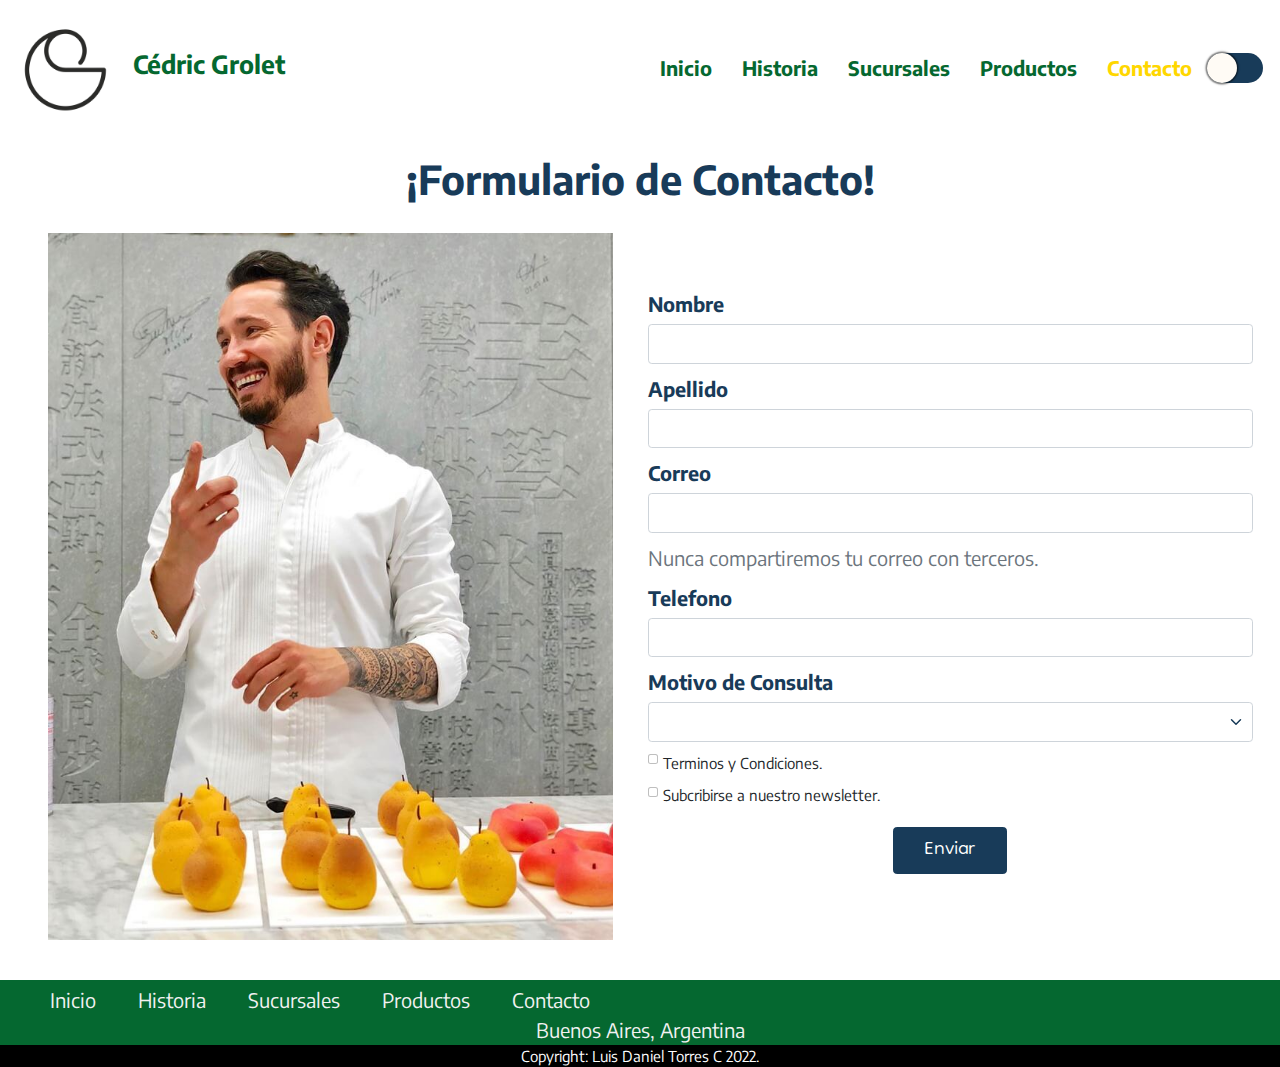
==== commit 50d68f6c: "arreglo modo oscuro navbar y otras paginas, arreglo de logo en las paginas" ====
--- a/pages/contacto.html
+++ b/pages/contacto.html
@@ -39,9 +39,9 @@
         <div class="container-fluid">
           <a class="navbar-brand" href="../index.html">
             <img
-              src="../assets/cedric-grolet-logo.png"
+              src="../assets/cedric-logo.png"
               alt="Cedric Grolet Logo"
-              width="15%"
+              width="20%"
               height="20%"
               class="d-inline-block align-text-center"
             />C&eacute;dric Grolet</a
@@ -53,7 +53,7 @@
             data-bs-target="#offcanvasNavbar"
             aria-controls="offcanvasNavbar"
           >
-            <span class="navbar-toggler-icon"></span>
+            <i class="fa-solid fa-bars"></i>
           </button>
           <div
             class="offcanvas offcanvas-end"
@@ -106,7 +106,6 @@
         </div>
       </nav>
     </header>
-
     <main>
       <section class="contact-section">
         <!-- IMAGEN PRINCIPAL -->
@@ -204,7 +203,7 @@
         </div>
       </section>
     </main>
-
+    <!-- FOOTER -->
     <footer>
       <div class="container-fluid">
         <!-- FOOTER LINKS -->
--- a/css/style.css
+++ b/css/style.css
@@ -1,6 +1,5 @@
 @charset "UTF-8";
-/* $input-bg:  $color5;
- */
+/*$input-bg:  $color5;*/
 /*!
  * Bootstrap  v5.2.2 (https://getbootstrap.com/)
  * Copyright 2011-2022 The Bootstrap Authors
@@ -3748,14 +3747,14 @@
   --bs-navbar-brand-padding-y: -0.625rem;
   --bs-navbar-brand-margin-end: 1rem;
   --bs-navbar-brand-font-size: 2.5rem;
-  --bs-navbar-brand-color: green;
+  --bs-navbar-brand-color: #056830;
   --bs-navbar-brand-hover-color: #183b59;
   --bs-navbar-nav-link-padding-x: 1.5rem;
   --bs-navbar-toggler-padding-y: 0.25rem;
   --bs-navbar-toggler-padding-x: 0.75rem;
   --bs-navbar-toggler-font-size: 1.25rem;
   --bs-navbar-toggler-icon-bg: url("data:image/svg+xml,%3csvg xmlns='http://www.w3.org/2000/svg' viewBox='0 0 30 30'%3e%3cpath stroke='rgba%280, 0, 0, 0.55%29' stroke-linecap='round' stroke-miterlimit='10' stroke-width='2' d='M4 7h22M4 15h22M4 23h22'/%3e%3c/svg%3e");
-  --bs-navbar-toggler-border-color: green;
+  --bs-navbar-toggler-border-color: #056830;
   --bs-navbar-toggler-border-radius: 0.375rem;
   --bs-navbar-toggler-focus-width: 0.25rem;
   --bs-navbar-toggler-transition: box-shadow 0.15s ease-in-out;
@@ -10848,6 +10847,7 @@
 }
 .navbar .navbar-brand {
   font-weight: 700;
+  width: 50%;
 }
 
 .nav-item .nav-link {
@@ -10865,6 +10865,12 @@
   .offcanvas-title {
     font-size: 2rem;
     font-weight: 700;
+  }
+  .fa-bars {
+    color: #056830;
+  }
+  .dark .offcanvas {
+    background-color: rgb(11, 22, 44);
   }
 }
 .slice {
@@ -10926,7 +10932,14 @@
   margin: auto 0;
 }
 
-/*eje de turbina y autoembrague 3205*/
+@media (max-width: 767px) {
+  .dark .tittle {
+    color: #056830;
+  }
+  .navbar-toggler {
+    font-size: 2.5rem;
+  }
+}
 footer {
   background-color: #056830;
   padding-top: 0.5rem;
@@ -11002,6 +11015,14 @@
   clip-path: polygon(25% 0%, 100% 0%, 75% 100%, 0% 100%);
 }
 
+@media (max-width: 767px) {
+  .dark h1, .dark .h1 {
+    color: #056830;
+  }
+  .navbar-toggler {
+    font-size: 2.5rem;
+  }
+}
 .sucursal-main-location {
   padding: 2rem 0;
 }
@@ -11048,6 +11069,16 @@
 @media (max-width: 575px) {
   .location-order div:first-child {
     order: 3;
+  }
+}
+@media (max-width: 767px) {
+  .navbar-toggler {
+    font-size: 2.5rem;
+  }
+  .dark .location,
+.dark .description,
+.dark .allies-location-text {
+    color: #056830;
   }
 }
 .contact-section {
@@ -11090,10 +11121,16 @@
   .contact-img {
     display: none;
   }
+  .navbar-toggler {
+    font-size: 2.5rem;
+  }
+  .form-label {
+    color: #056830;
+  }
 }
 .products-tittle {
   text-align: center;
-  padding: 2rem 0rem;
+  padding: 1rem 0rem;
 }
 .products-tittle h1, .products-tittle .h1,
 .products-tittle h2,
@@ -11107,17 +11144,21 @@
   clip-path: polygon(20% 0%, 80% 0%, 100% 20%, 100% 80%, 80% 100%, 20% 100%, 0% 80%, 0% 20%);
 }
 
-.products-description {
-  font-size: 2.5rem;
-  text-align: justify;
-}
-
 .products-text {
   font-size: 2.5rem;
   text-align: justify;
   padding: 2rem;
 }
 
+@media (max-width: 767px) {
+  .navbar-toggler {
+    font-size: 2.5rem;
+  }
+  .dark h1, .dark .h1,
+.dark .products-text {
+    color: #056830;
+  }
+}
 .switchDark {
   background-color: #183b59;
   display: flex;
@@ -11165,7 +11206,7 @@
 }
 
 body.dark {
-  background: rgb(0, 0, 0);
+  background: rgb(11, 22, 44);
   color: #fff;
 }
 
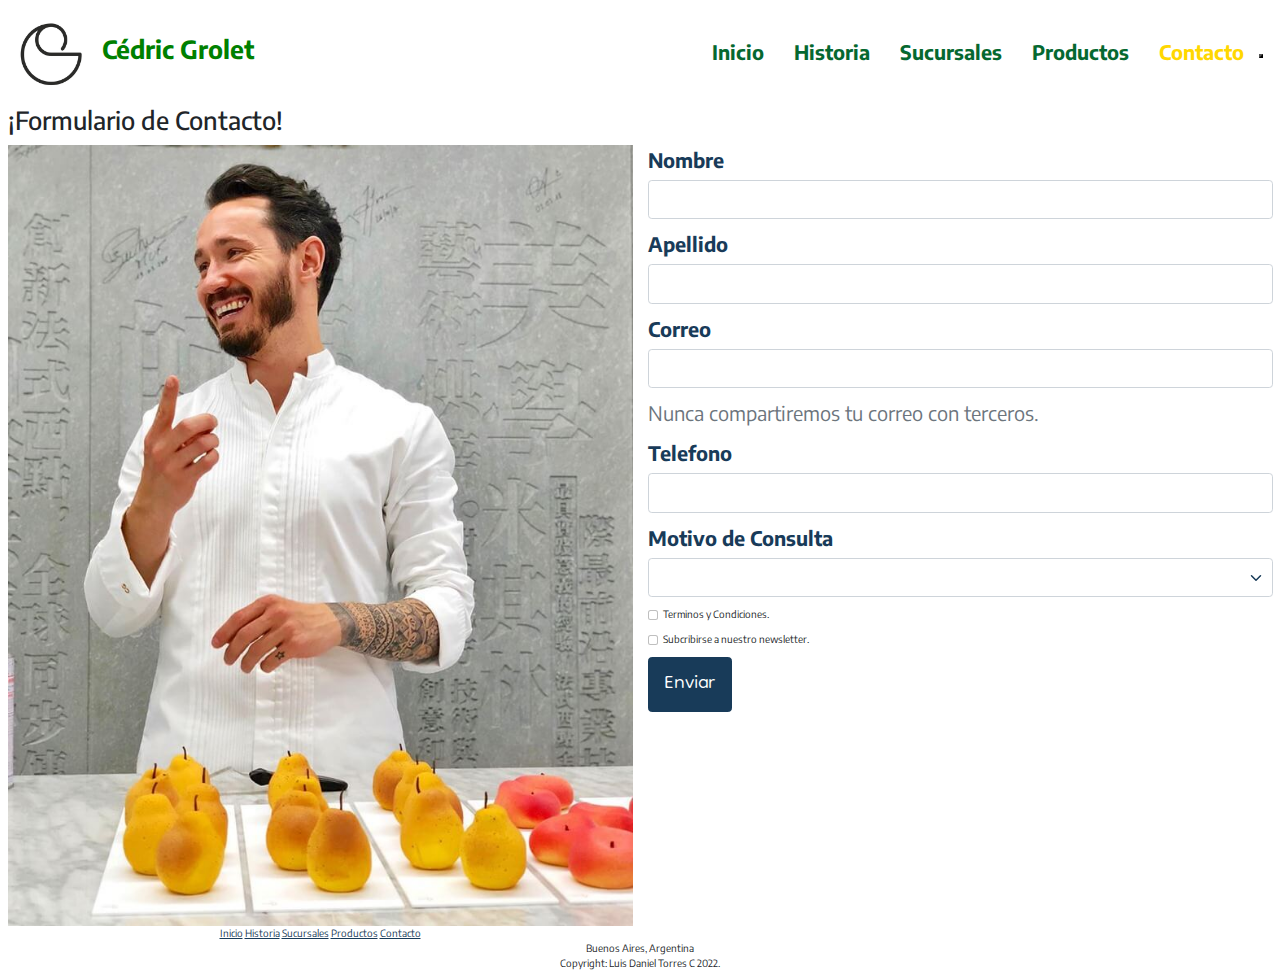
==== commit 71e1af88: "prueba" ====
--- a/pages/contacto.html
+++ b/pages/contacto.html
@@ -39,9 +39,9 @@
         <div class="container-fluid">
           <a class="navbar-brand" href="../index.html">
             <img
-              src="../assets/cedric-logo.png"
+              src="../assets/cedric-grolet-logo.png"
               alt="Cedric Grolet Logo"
-              width="20%"
+              width="15%"
               height="20%"
               class="d-inline-block align-text-center"
             />C&eacute;dric Grolet</a
@@ -53,7 +53,7 @@
             data-bs-target="#offcanvasNavbar"
             aria-controls="offcanvasNavbar"
           >
-            <i class="fa-solid fa-bars"></i>
+            <span class="navbar-toggler-icon"></span>
           </button>
           <div
             class="offcanvas offcanvas-end"
@@ -106,6 +106,7 @@
         </div>
       </nav>
     </header>
+
     <main>
       <section class="contact-section">
         <!-- IMAGEN PRINCIPAL -->
@@ -203,7 +204,7 @@
         </div>
       </section>
     </main>
-    <!-- FOOTER -->
+
     <footer>
       <div class="container-fluid">
         <!-- FOOTER LINKS -->
--- a/css/style.css
+++ b/css/style.css
@@ -1,5 +1,6 @@
 @charset "UTF-8";
-/*$input-bg:  $color5;*/
+/* $input-bg:  $color5;
+ */
 /*!
  * Bootstrap  v5.2.2 (https://getbootstrap.com/)
  * Copyright 2011-2022 The Bootstrap Authors
@@ -3747,14 +3748,14 @@
   --bs-navbar-brand-padding-y: -0.625rem;
   --bs-navbar-brand-margin-end: 1rem;
   --bs-navbar-brand-font-size: 2.5rem;
-  --bs-navbar-brand-color: #056830;
+  --bs-navbar-brand-color: green;
   --bs-navbar-brand-hover-color: #183b59;
   --bs-navbar-nav-link-padding-x: 1.5rem;
   --bs-navbar-toggler-padding-y: 0.25rem;
   --bs-navbar-toggler-padding-x: 0.75rem;
   --bs-navbar-toggler-font-size: 1.25rem;
   --bs-navbar-toggler-icon-bg: url("data:image/svg+xml,%3csvg xmlns='http://www.w3.org/2000/svg' viewBox='0 0 30 30'%3e%3cpath stroke='rgba%280, 0, 0, 0.55%29' stroke-linecap='round' stroke-miterlimit='10' stroke-width='2' d='M4 7h22M4 15h22M4 23h22'/%3e%3c/svg%3e");
-  --bs-navbar-toggler-border-color: #056830;
+  --bs-navbar-toggler-border-color: green;
   --bs-navbar-toggler-border-radius: 0.375rem;
   --bs-navbar-toggler-focus-width: 0.25rem;
   --bs-navbar-toggler-transition: box-shadow 0.15s ease-in-out;
@@ -10866,12 +10867,6 @@
     font-size: 2rem;
     font-weight: 700;
   }
-  .fa-bars {
-    color: #056830;
-  }
-  .dark .offcanvas {
-    background-color: rgb(11, 22, 44);
-  }
 }
 .slice {
   padding: 1.5rem 5rem;
@@ -10932,14 +10927,26 @@
   margin: auto 0;
 }
 
+<<<<<<< HEAD
+<<<<<<< HEAD
+.dark .tittle {
+  color: #056830;
+}
+
+@media (max-width: 767px) {
+=======
 @media (max-width: 767px) {
   .dark .tittle {
     color: #056830;
   }
+>>>>>>> 50d68f6c10630a18ca03901080a8290f9cf014cd
   .navbar-toggler {
     font-size: 2.5rem;
   }
 }
+=======
+/*eje de turbina y autoembrague 3205*/
+>>>>>>> parent of 57f5df9 (arreglo estilos de modo oscuro)
 footer {
   background-color: #056830;
   padding-top: 0.5rem;
@@ -11015,14 +11022,27 @@
   clip-path: polygon(25% 0%, 100% 0%, 75% 100%, 0% 100%);
 }
 
+<<<<<<< HEAD
+<<<<<<< HEAD
+.dark h1, .dark .h1,
+.dark .description-history,
+.dark .history-list {
+  color: #056830;
+}
+
+@media (max-width: 767px) {
+=======
 @media (max-width: 767px) {
   .dark h1, .dark .h1 {
     color: #056830;
   }
+>>>>>>> 50d68f6c10630a18ca03901080a8290f9cf014cd
   .navbar-toggler {
     font-size: 2.5rem;
   }
 }
+=======
+>>>>>>> parent of 57f5df9 (arreglo estilos de modo oscuro)
 .sucursal-main-location {
   padding: 2rem 0;
 }
@@ -11071,16 +11091,22 @@
     order: 3;
   }
 }
+<<<<<<< HEAD
 @media (max-width: 767px) {
   .navbar-toggler {
     font-size: 2.5rem;
   }
+<<<<<<< HEAD
+=======
   .dark .location,
 .dark .description,
 .dark .allies-location-text {
     color: #056830;
   }
-}
+>>>>>>> 50d68f6c10630a18ca03901080a8290f9cf014cd
+}
+=======
+>>>>>>> parent of 57f5df9 (arreglo estilos de modo oscuro)
 .contact-section {
   padding: 2rem 2rem;
 }
@@ -11121,16 +11147,22 @@
   .contact-img {
     display: none;
   }
+<<<<<<< HEAD
   .navbar-toggler {
     font-size: 2.5rem;
   }
+<<<<<<< HEAD
+=======
   .form-label {
     color: #056830;
   }
+>>>>>>> 50d68f6c10630a18ca03901080a8290f9cf014cd
+=======
+>>>>>>> parent of 57f5df9 (arreglo estilos de modo oscuro)
 }
 .products-tittle {
   text-align: center;
-  padding: 1rem 0rem;
+  padding: 2rem 0rem;
 }
 .products-tittle h1, .products-tittle .h1,
 .products-tittle h2,
@@ -11144,21 +11176,40 @@
   clip-path: polygon(20% 0%, 80% 0%, 100% 20%, 100% 80%, 80% 100%, 20% 100%, 0% 80%, 0% 20%);
 }
 
+.products-description {
+  font-size: 2.5rem;
+  text-align: justify;
+}
+
 .products-text {
   font-size: 2.5rem;
   text-align: justify;
   padding: 2rem;
 }
 
+<<<<<<< HEAD
+<<<<<<< HEAD
+.dark h1, .dark .h1,
+.dark .products-text {
+  color: #056830;
+}
+
+=======
+>>>>>>> 50d68f6c10630a18ca03901080a8290f9cf014cd
 @media (max-width: 767px) {
   .navbar-toggler {
     font-size: 2.5rem;
   }
+<<<<<<< HEAD
+=======
   .dark h1, .dark .h1,
 .dark .products-text {
     color: #056830;
   }
-}
+>>>>>>> 50d68f6c10630a18ca03901080a8290f9cf014cd
+}
+=======
+>>>>>>> parent of 57f5df9 (arreglo estilos de modo oscuro)
 .switchDark {
   background-color: #183b59;
   display: flex;
@@ -11206,7 +11257,7 @@
 }
 
 body.dark {
-  background: rgb(11, 22, 44);
+  background: rgb(0, 0, 0);
   color: #fff;
 }
 
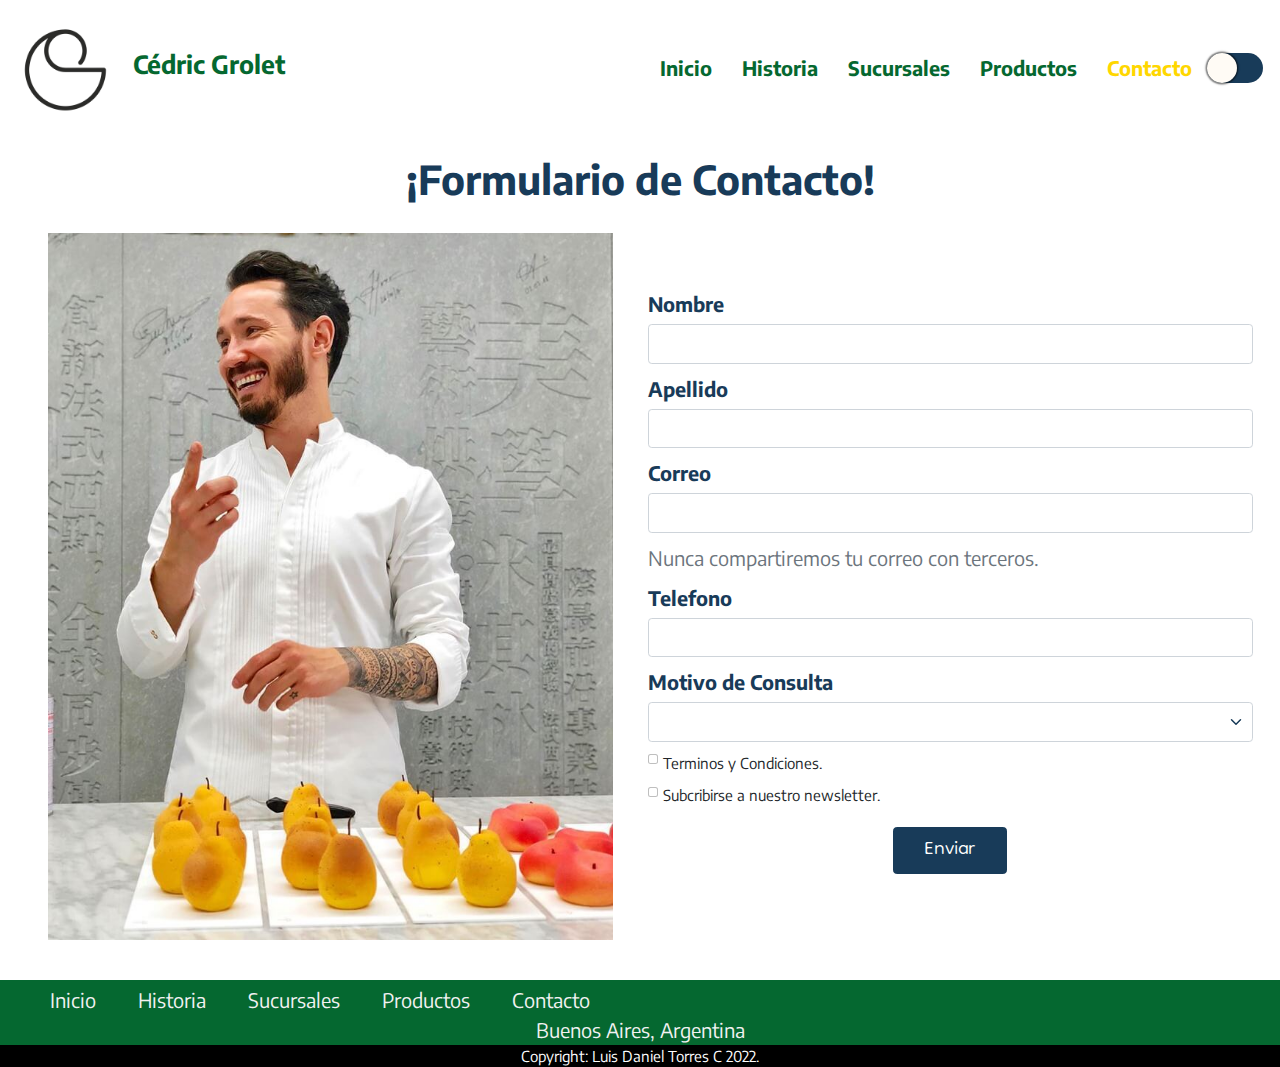
==== commit 638f2fbf: "prueba4" ====
--- a/pages/contacto.html
+++ b/pages/contacto.html
@@ -32,16 +32,16 @@
     <link rel="stylesheet" href="../css/style.css" />
     <title>Contacto</title>
   </head>
-  <body>
+  <body class="">
     <header>
       <!-- NAVBAR -->
       <nav class="navbar navbar-expand-md">
         <div class="container-fluid">
           <a class="navbar-brand" href="../index.html">
             <img
-              src="../assets/cedric-grolet-logo.png"
+              src="../assets/cedric-logo.png"
               alt="Cedric Grolet Logo"
-              width="15%"
+              width="20%"
               height="20%"
               class="d-inline-block align-text-center"
             />C&eacute;dric Grolet</a
@@ -53,7 +53,7 @@
             data-bs-target="#offcanvasNavbar"
             aria-controls="offcanvasNavbar"
           >
-            <span class="navbar-toggler-icon"></span>
+            <i class="fa-solid fa-bars"></i>
           </button>
           <div
             class="offcanvas offcanvas-end"
@@ -106,7 +106,6 @@
         </div>
       </nav>
     </header>
-
     <main>
       <section class="contact-section">
         <!-- IMAGEN PRINCIPAL -->
@@ -204,7 +203,7 @@
         </div>
       </section>
     </main>
-
+    <!-- FOOTER -->
     <footer>
       <div class="container-fluid">
         <!-- FOOTER LINKS -->
--- a/css/style.css
+++ b/css/style.css
@@ -1,6 +1,5 @@
 @charset "UTF-8";
-/* $input-bg:  $color5;
- */
+/*$input-bg:  $color5;*/
 /*!
  * Bootstrap  v5.2.2 (https://getbootstrap.com/)
  * Copyright 2011-2022 The Bootstrap Authors
@@ -3748,14 +3747,14 @@
   --bs-navbar-brand-padding-y: -0.625rem;
   --bs-navbar-brand-margin-end: 1rem;
   --bs-navbar-brand-font-size: 2.5rem;
-  --bs-navbar-brand-color: green;
+  --bs-navbar-brand-color: #056830;
   --bs-navbar-brand-hover-color: #183b59;
   --bs-navbar-nav-link-padding-x: 1.5rem;
   --bs-navbar-toggler-padding-y: 0.25rem;
   --bs-navbar-toggler-padding-x: 0.75rem;
   --bs-navbar-toggler-font-size: 1.25rem;
   --bs-navbar-toggler-icon-bg: url("data:image/svg+xml,%3csvg xmlns='http://www.w3.org/2000/svg' viewBox='0 0 30 30'%3e%3cpath stroke='rgba%280, 0, 0, 0.55%29' stroke-linecap='round' stroke-miterlimit='10' stroke-width='2' d='M4 7h22M4 15h22M4 23h22'/%3e%3c/svg%3e");
-  --bs-navbar-toggler-border-color: green;
+  --bs-navbar-toggler-border-color: #056830;
   --bs-navbar-toggler-border-radius: 0.375rem;
   --bs-navbar-toggler-focus-width: 0.25rem;
   --bs-navbar-toggler-transition: box-shadow 0.15s ease-in-out;
@@ -10867,6 +10866,12 @@
     font-size: 2rem;
     font-weight: 700;
   }
+  .fa-bars {
+    color: #056830;
+  }
+  .dark .offcanvas {
+    background-color: rgb(11, 22, 44);
+  }
 }
 .slice {
   padding: 1.5rem 5rem;
@@ -10927,26 +10932,15 @@
   margin: auto 0;
 }
 
-<<<<<<< HEAD
-<<<<<<< HEAD
 .dark .tittle {
   color: #056830;
 }
 
 @media (max-width: 767px) {
-=======
-@media (max-width: 767px) {
-  .dark .tittle {
-    color: #056830;
-  }
->>>>>>> 50d68f6c10630a18ca03901080a8290f9cf014cd
   .navbar-toggler {
     font-size: 2.5rem;
   }
 }
-=======
-/*eje de turbina y autoembrague 3205*/
->>>>>>> parent of 57f5df9 (arreglo estilos de modo oscuro)
 footer {
   background-color: #056830;
   padding-top: 0.5rem;
@@ -11022,8 +11016,6 @@
   clip-path: polygon(25% 0%, 100% 0%, 75% 100%, 0% 100%);
 }
 
-<<<<<<< HEAD
-<<<<<<< HEAD
 .dark h1, .dark .h1,
 .dark .description-history,
 .dark .history-list {
@@ -11031,18 +11023,10 @@
 }
 
 @media (max-width: 767px) {
-=======
-@media (max-width: 767px) {
-  .dark h1, .dark .h1 {
-    color: #056830;
-  }
->>>>>>> 50d68f6c10630a18ca03901080a8290f9cf014cd
   .navbar-toggler {
     font-size: 2.5rem;
   }
 }
-=======
->>>>>>> parent of 57f5df9 (arreglo estilos de modo oscuro)
 .sucursal-main-location {
   padding: 2rem 0;
 }
@@ -11086,27 +11070,26 @@
   text-align: center;
 }
 
+.dark .location,
+.dark .description,
+.dark .allies-location-text {
+  color: #056830;
+}
+
+.dark .fa-location-dot {
+  color: blue;
+}
+
 @media (max-width: 575px) {
   .location-order div:first-child {
     order: 3;
   }
 }
-<<<<<<< HEAD
 @media (max-width: 767px) {
   .navbar-toggler {
     font-size: 2.5rem;
   }
-<<<<<<< HEAD
-=======
-  .dark .location,
-.dark .description,
-.dark .allies-location-text {
-    color: #056830;
-  }
->>>>>>> 50d68f6c10630a18ca03901080a8290f9cf014cd
-}
-=======
->>>>>>> parent of 57f5df9 (arreglo estilos de modo oscuro)
+}
 .contact-section {
   padding: 2rem 2rem;
 }
@@ -11143,26 +11126,25 @@
   background-color: #056830;
 }
 
+.dark .form-tittle {
+  color: #056830;
+}
+
+.dark .form-label {
+  color: #056830;
+}
+
 @media (max-width: 767px) {
   .contact-img {
     display: none;
   }
-<<<<<<< HEAD
   .navbar-toggler {
     font-size: 2.5rem;
   }
-<<<<<<< HEAD
-=======
-  .form-label {
-    color: #056830;
-  }
->>>>>>> 50d68f6c10630a18ca03901080a8290f9cf014cd
-=======
->>>>>>> parent of 57f5df9 (arreglo estilos de modo oscuro)
 }
 .products-tittle {
   text-align: center;
-  padding: 2rem 0rem;
+  padding: 1rem 0rem;
 }
 .products-tittle h1, .products-tittle .h1,
 .products-tittle h2,
@@ -11176,40 +11158,22 @@
   clip-path: polygon(20% 0%, 80% 0%, 100% 20%, 100% 80%, 80% 100%, 20% 100%, 0% 80%, 0% 20%);
 }
 
-.products-description {
-  font-size: 2.5rem;
-  text-align: justify;
-}
-
 .products-text {
   font-size: 2.5rem;
   text-align: justify;
   padding: 2rem;
 }
 
-<<<<<<< HEAD
-<<<<<<< HEAD
 .dark h1, .dark .h1,
 .dark .products-text {
   color: #056830;
 }
 
-=======
->>>>>>> 50d68f6c10630a18ca03901080a8290f9cf014cd
 @media (max-width: 767px) {
   .navbar-toggler {
     font-size: 2.5rem;
   }
-<<<<<<< HEAD
-=======
-  .dark h1, .dark .h1,
-.dark .products-text {
-    color: #056830;
-  }
->>>>>>> 50d68f6c10630a18ca03901080a8290f9cf014cd
-}
-=======
->>>>>>> parent of 57f5df9 (arreglo estilos de modo oscuro)
+}
 .switchDark {
   background-color: #183b59;
   display: flex;
@@ -11257,7 +11221,7 @@
 }
 
 body.dark {
-  background: rgb(0, 0, 0);
+  background: rgb(11, 22, 44);
   color: #fff;
 }
 
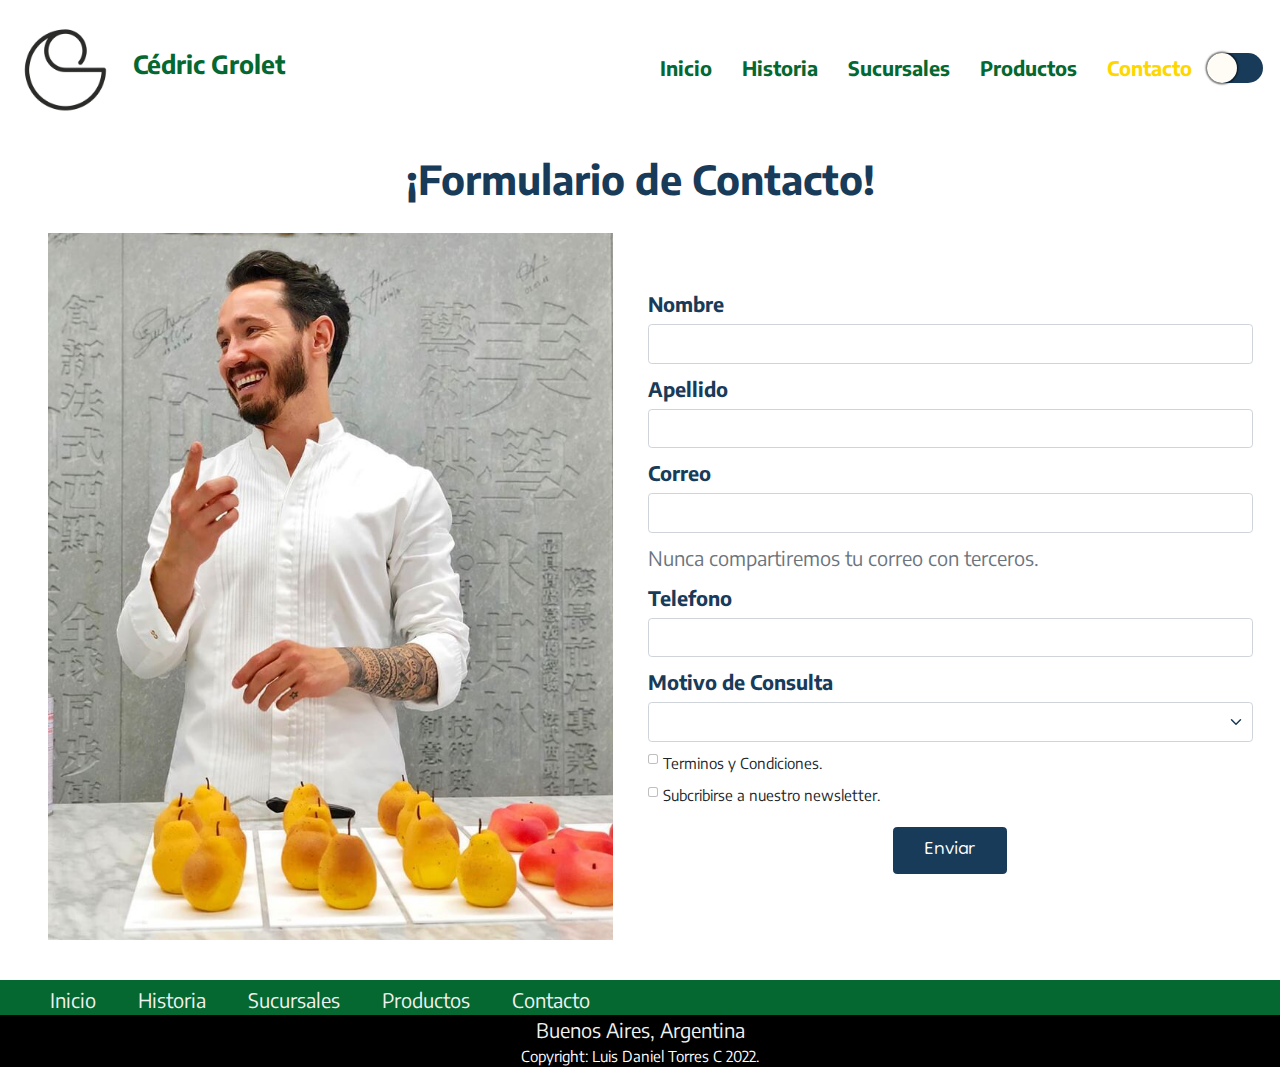
==== commit 1fd34ced: "arreglo de padding en pagina historia, fondo de navbar. Proyecto listo" ====
--- a/pages/contacto.html
+++ b/pages/contacto.html
@@ -108,9 +108,9 @@
     </header>
     <main>
       <section class="contact-section">
-        <!-- IMAGEN PRINCIPAL -->
         <div class="container-fluid">
           <h1 class="form-tittle">¡Formulario de Contacto!</h1>
+          <!-- IMAGEN PRINCIPAL -->
           <div class="row mt-3">
             <div class="col-xs-0 col-sm-0 col-md-6 col-lg-6 col-xl-6">
               <img
@@ -237,8 +237,8 @@
         </div>
         <!-- FOOTER LOCATION -->
         <div class="row">
-          <div class="col-xs-12 col-sm-12 col-md-12 col-lg-12 col-xl-12">
-            <div class="text-center footer-location">
+          <div class="col-xs-12 col-sm-12 col-md-12 col-lg-12 col-xl-12 footer-location">
+            <div class="text-center">
               <i class="fa-solid fa-location-dot"></i> Buenos Aires, Argentina
             </div>
           </div>
@@ -254,6 +254,7 @@
         </div>
       </div>
     </footer>
+    <!-- JS -->
     <script src="../js/main.js"></script>
     <!-- BOOTSTRAP JS -->
     <script src="../js/bootstrap.js"></script>
--- a/css/style.css
+++ b/css/style.css
@@ -10872,6 +10872,9 @@
   .dark .offcanvas {
     background-color: rgb(11, 22, 44);
   }
+  .nav-item .nav-link:hover {
+    border-bottom: none;
+  }
 }
 .slice {
   padding: 1.5rem 5rem;
@@ -10976,6 +10979,7 @@
 .footer-location {
   color: #f2f2f2;
   font-size: 2rem;
+  background-color: black;
 }
 
 .footer-copyright {
@@ -10995,7 +10999,7 @@
 .description-history, .history-list {
   text-align: justify;
   font-size: 2.5rem;
-  padding: 1.5rem 0;
+  padding: 1.5rem 2.5rem;
 }
 
 .history-img {
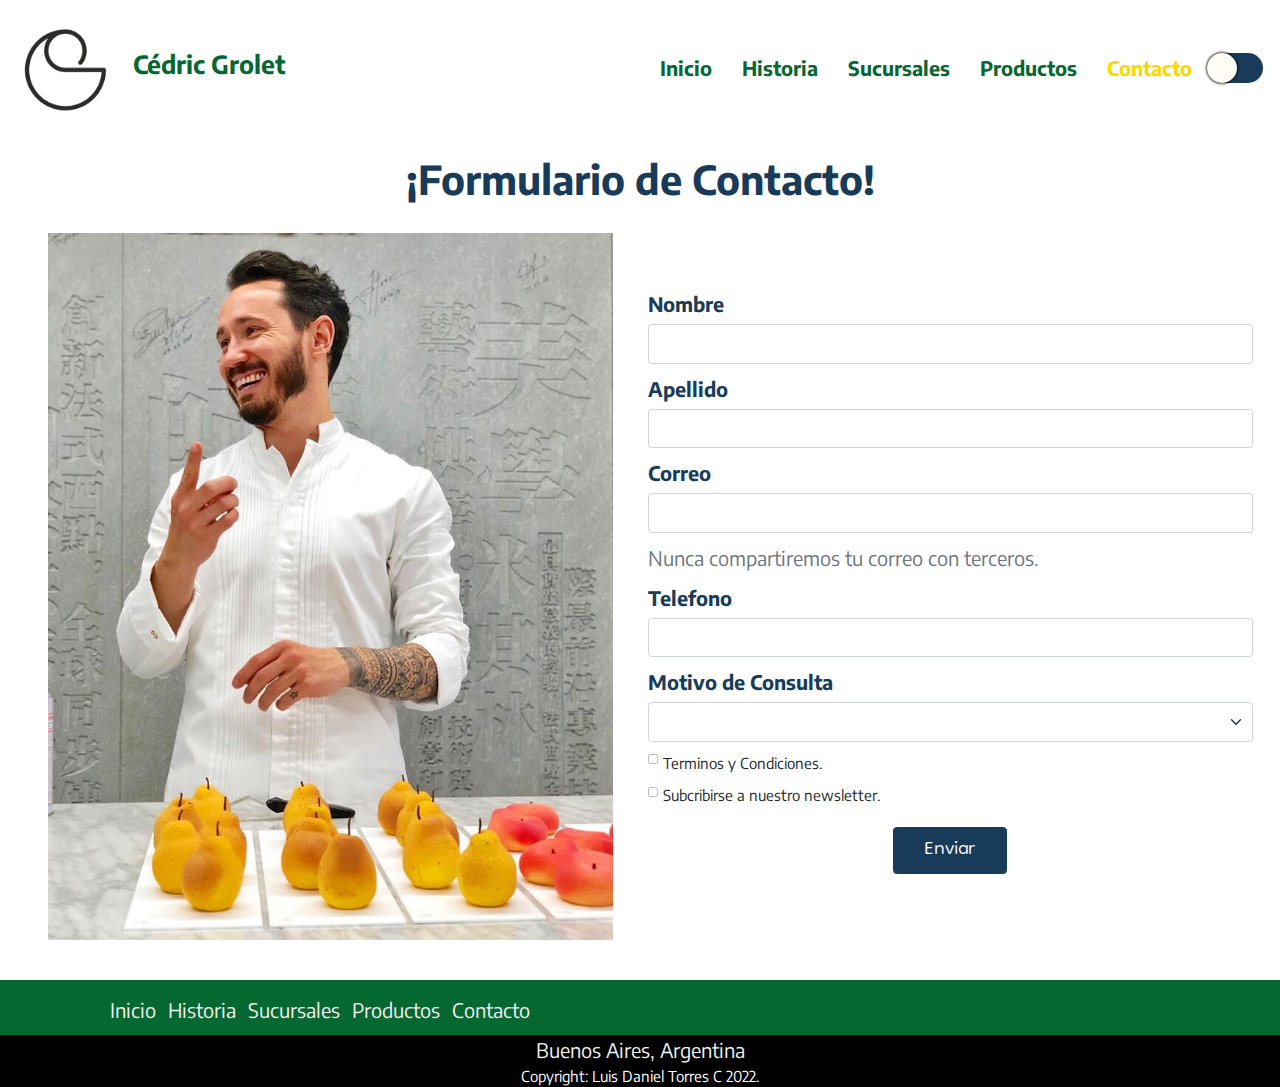
==== commit 10ef691f: "correcciones de padding, y queries" ====
--- a/pages/contacto.html
+++ b/pages/contacto.html
@@ -35,7 +35,7 @@
   <body class="">
     <header>
       <!-- NAVBAR -->
-      <nav class="navbar navbar-expand-md">
+      <nav class="navbar navbar-expand-lg">
         <div class="container-fluid">
           <a class="navbar-brand" href="../index.html">
             <img
--- a/css/style.css
+++ b/css/style.css
@@ -10859,6 +10859,9 @@
 }
 
 @media (max-width: 768px) {
+  .navbar-toggler {
+    font-size: 2.5rem;
+  }
   .offcanvas {
     color: green;
   }
@@ -10874,6 +10877,24 @@
   }
   .nav-item .nav-link:hover {
     border-bottom: none;
+  }
+}
+@media (min-width: 769px) {
+  .navbar-toggler {
+    font-size: 2.5rem;
+  }
+  .offcanvas {
+    color: green;
+  }
+  .offcanvas-title {
+    font-size: 2rem;
+    font-weight: 700;
+  }
+  .fa-bars {
+    color: #056830;
+  }
+  .dark .offcanvas {
+    background-color: rgb(11, 22, 44);
   }
 }
 .slice {
@@ -10939,17 +10960,12 @@
   color: #056830;
 }
 
-@media (max-width: 767px) {
-  .navbar-toggler {
-    font-size: 2.5rem;
-  }
-}
 footer {
   background-color: #056830;
   padding-top: 0.5rem;
 }
 footer .footer-link {
-  padding: 0 2rem;
+  padding: 0 0.5rem;
   font-size: 2rem;
   color: #f2f2f2;
   text-decoration: none;
@@ -10958,6 +10974,14 @@
   color: #183b59;
   border-bottom: 1px solid #183b59;
   font-weight: 700;
+}
+
+.footer-flex {
+  padding: 1rem 0;
+}
+
+.footer-flex-iconos {
+  padding: 1rem 0;
 }
 
 .iconos {
@@ -11026,11 +11050,6 @@
   color: #056830;
 }
 
-@media (max-width: 767px) {
-  .navbar-toggler {
-    font-size: 2.5rem;
-  }
-}
 .sucursal-main-location {
   padding: 2rem 0;
 }
@@ -11087,11 +11106,6 @@
 @media (max-width: 575px) {
   .location-order div:first-child {
     order: 3;
-  }
-}
-@media (max-width: 767px) {
-  .navbar-toggler {
-    font-size: 2.5rem;
   }
 }
 .contact-section {
@@ -11141,9 +11155,6 @@
 @media (max-width: 767px) {
   .contact-img {
     display: none;
-  }
-  .navbar-toggler {
-    font-size: 2.5rem;
   }
 }
 .products-tittle {
@@ -11173,11 +11184,6 @@
   color: #056830;
 }
 
-@media (max-width: 767px) {
-  .navbar-toggler {
-    font-size: 2.5rem;
-  }
-}
 .switchDark {
   background-color: #183b59;
   display: flex;
